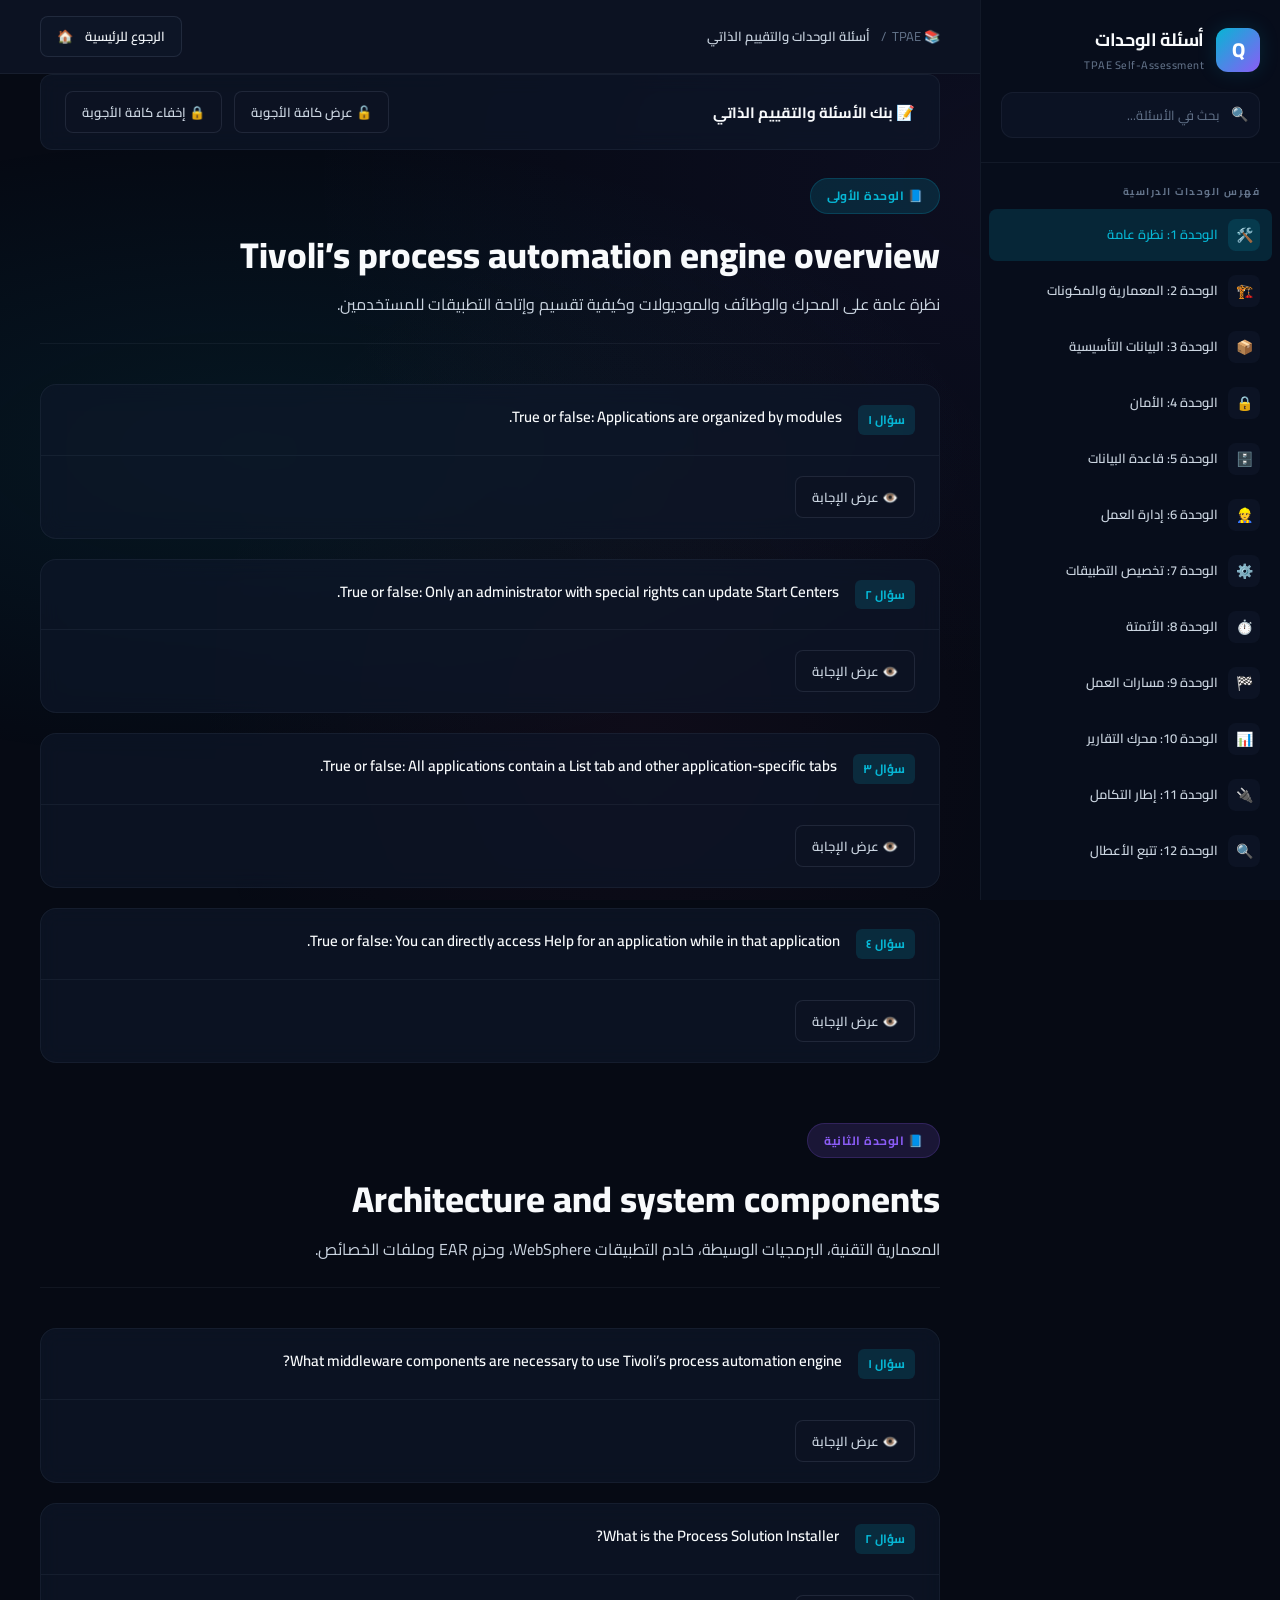
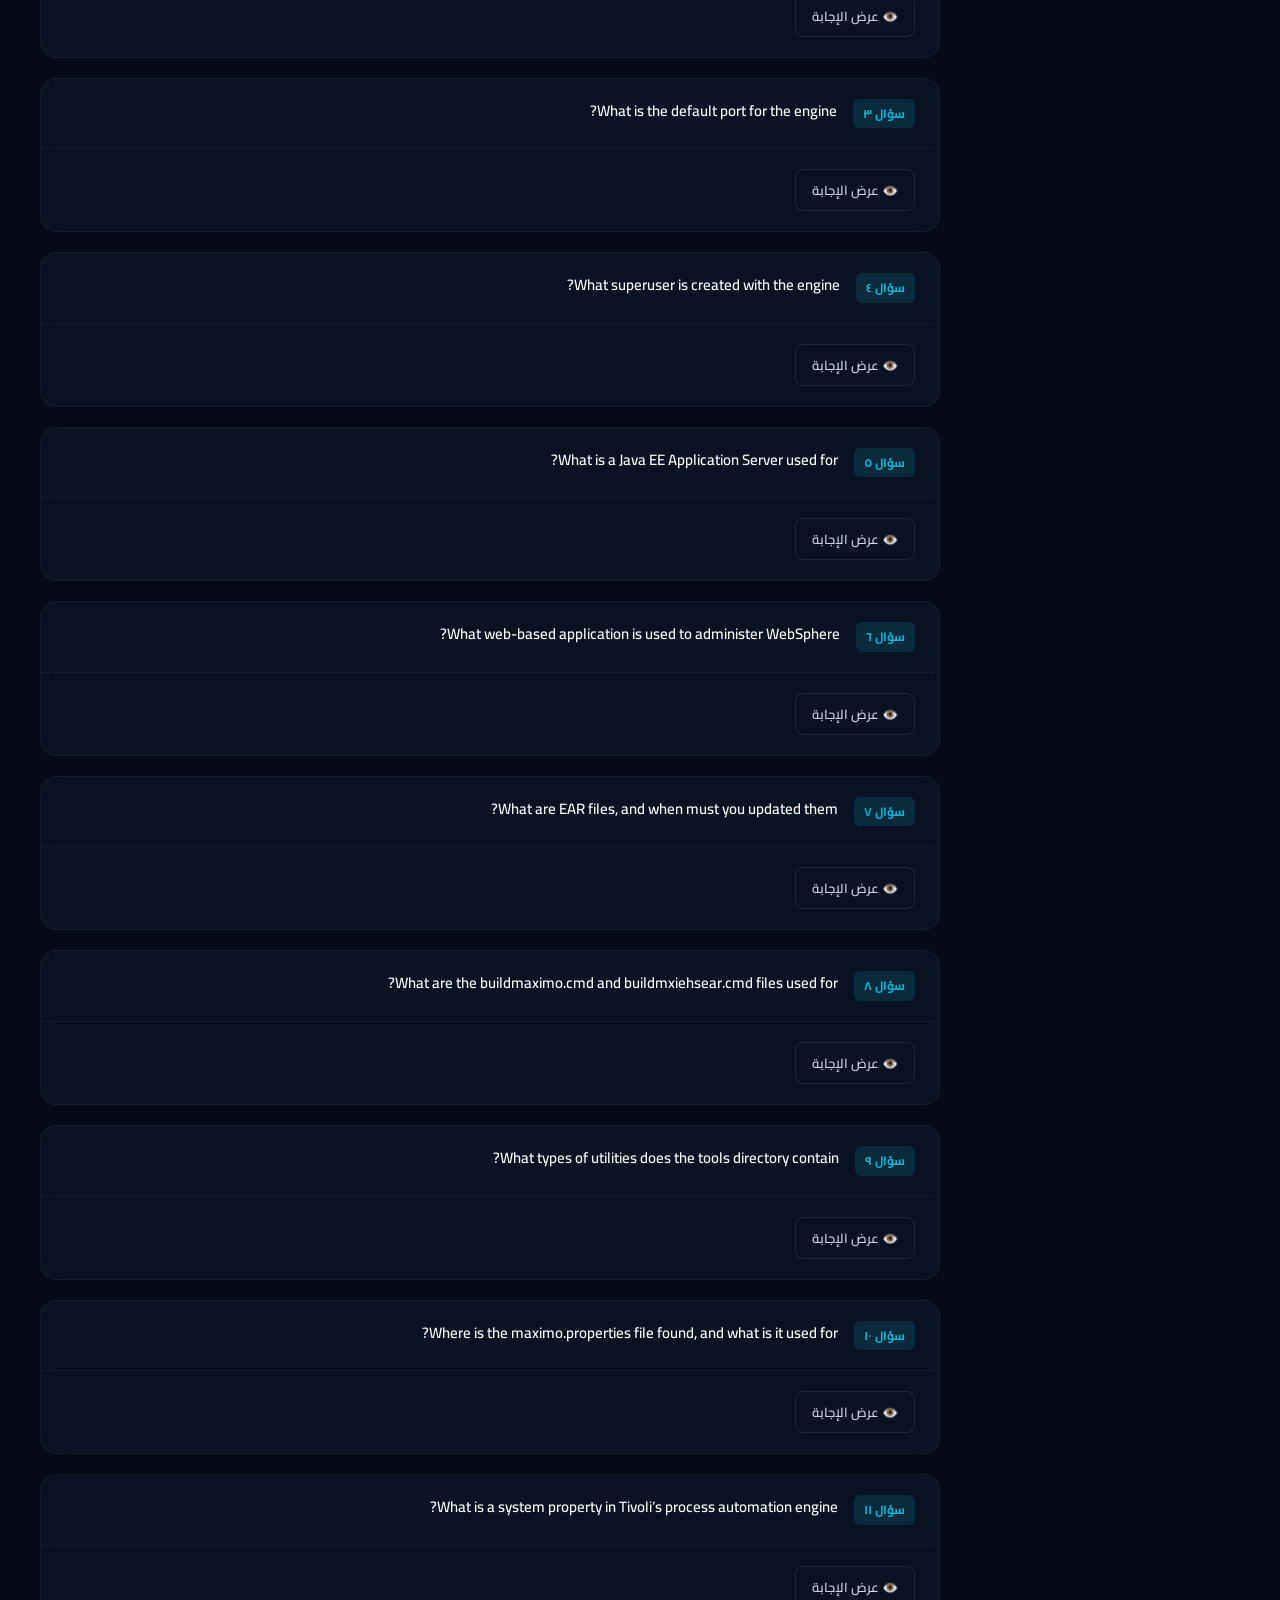
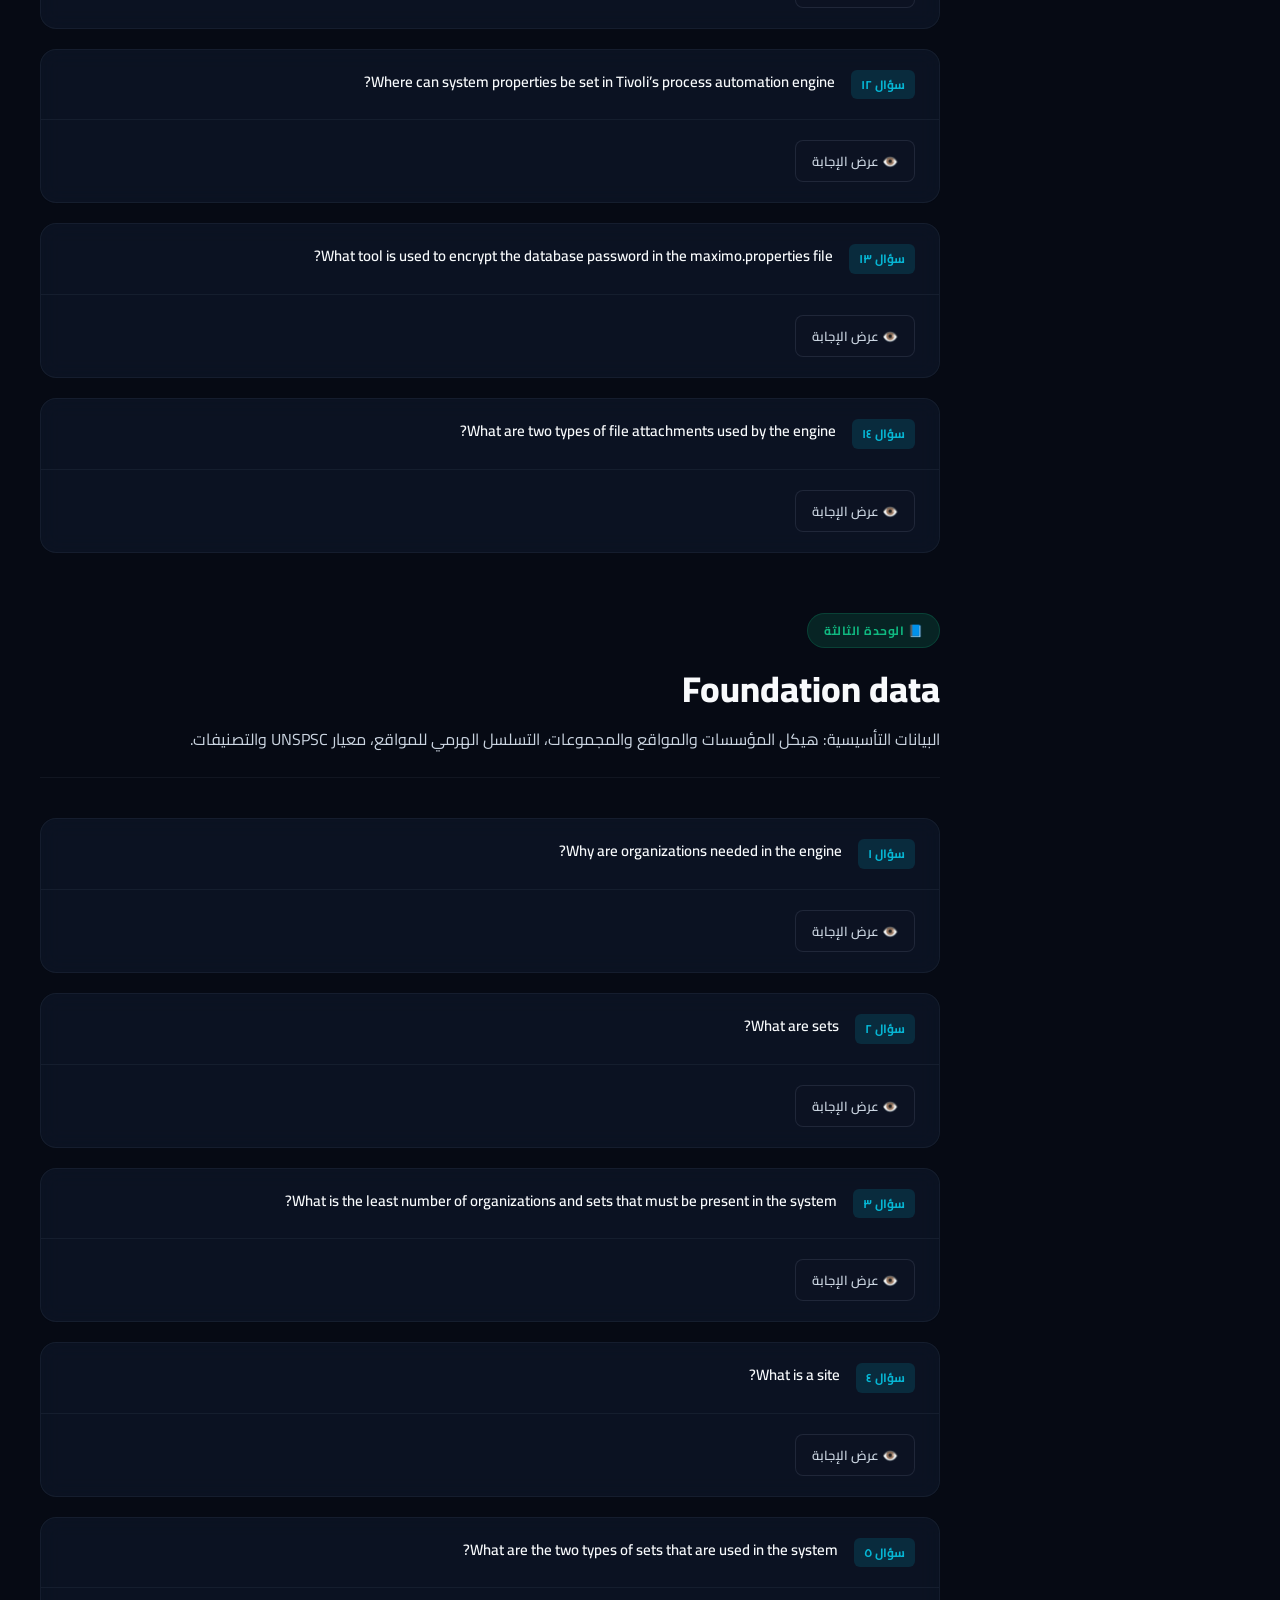
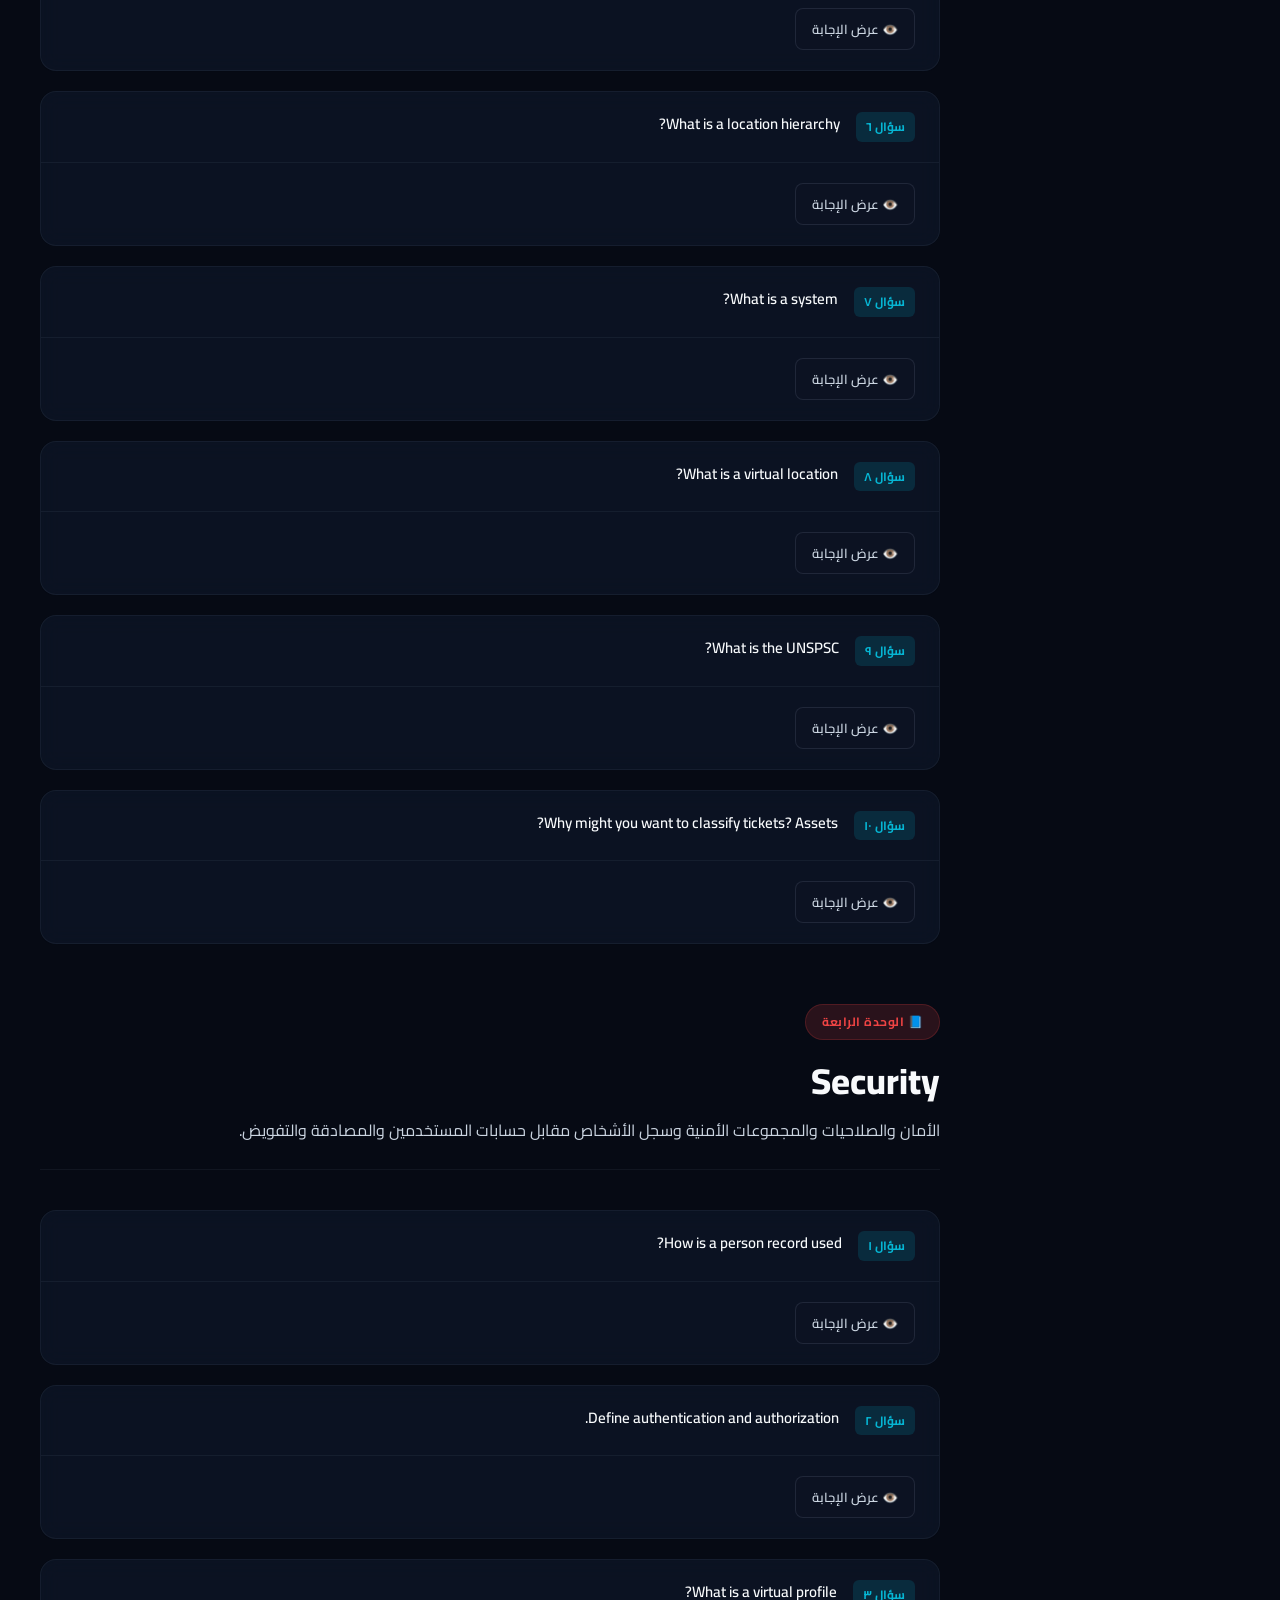
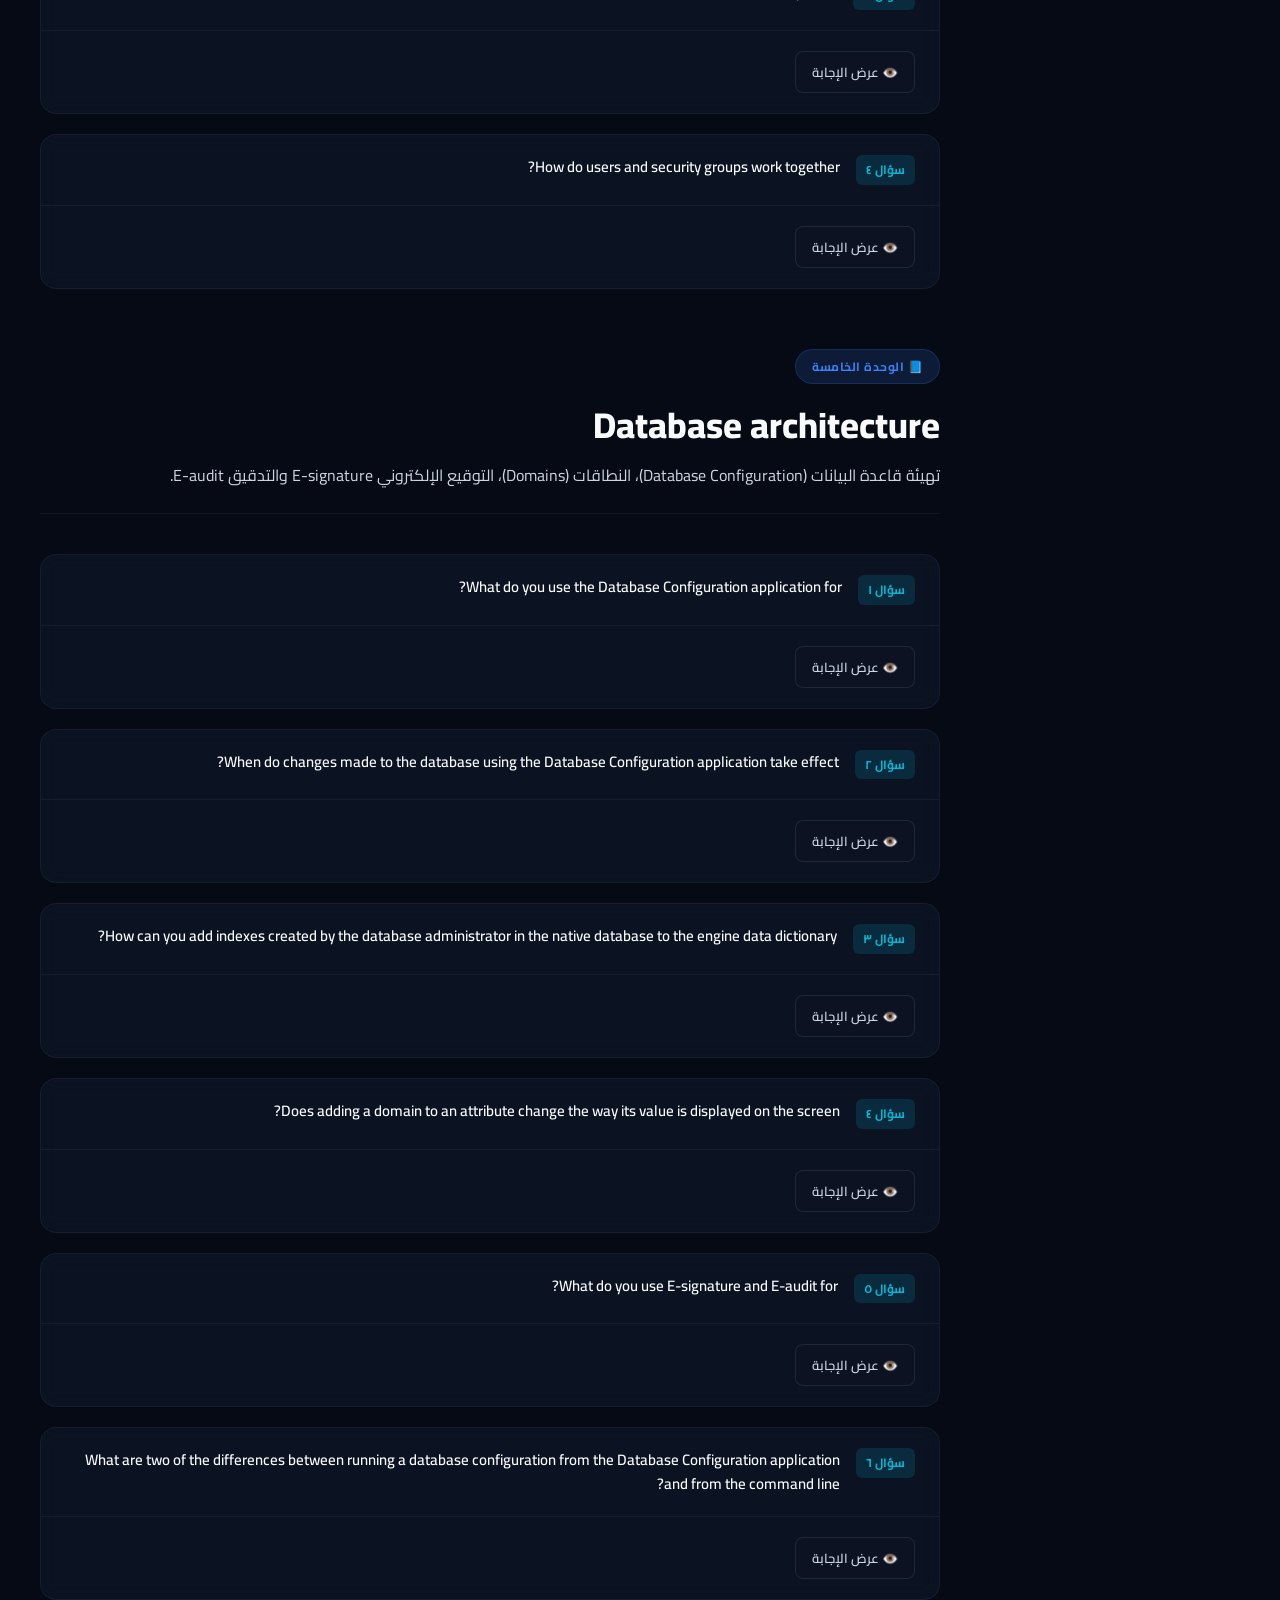
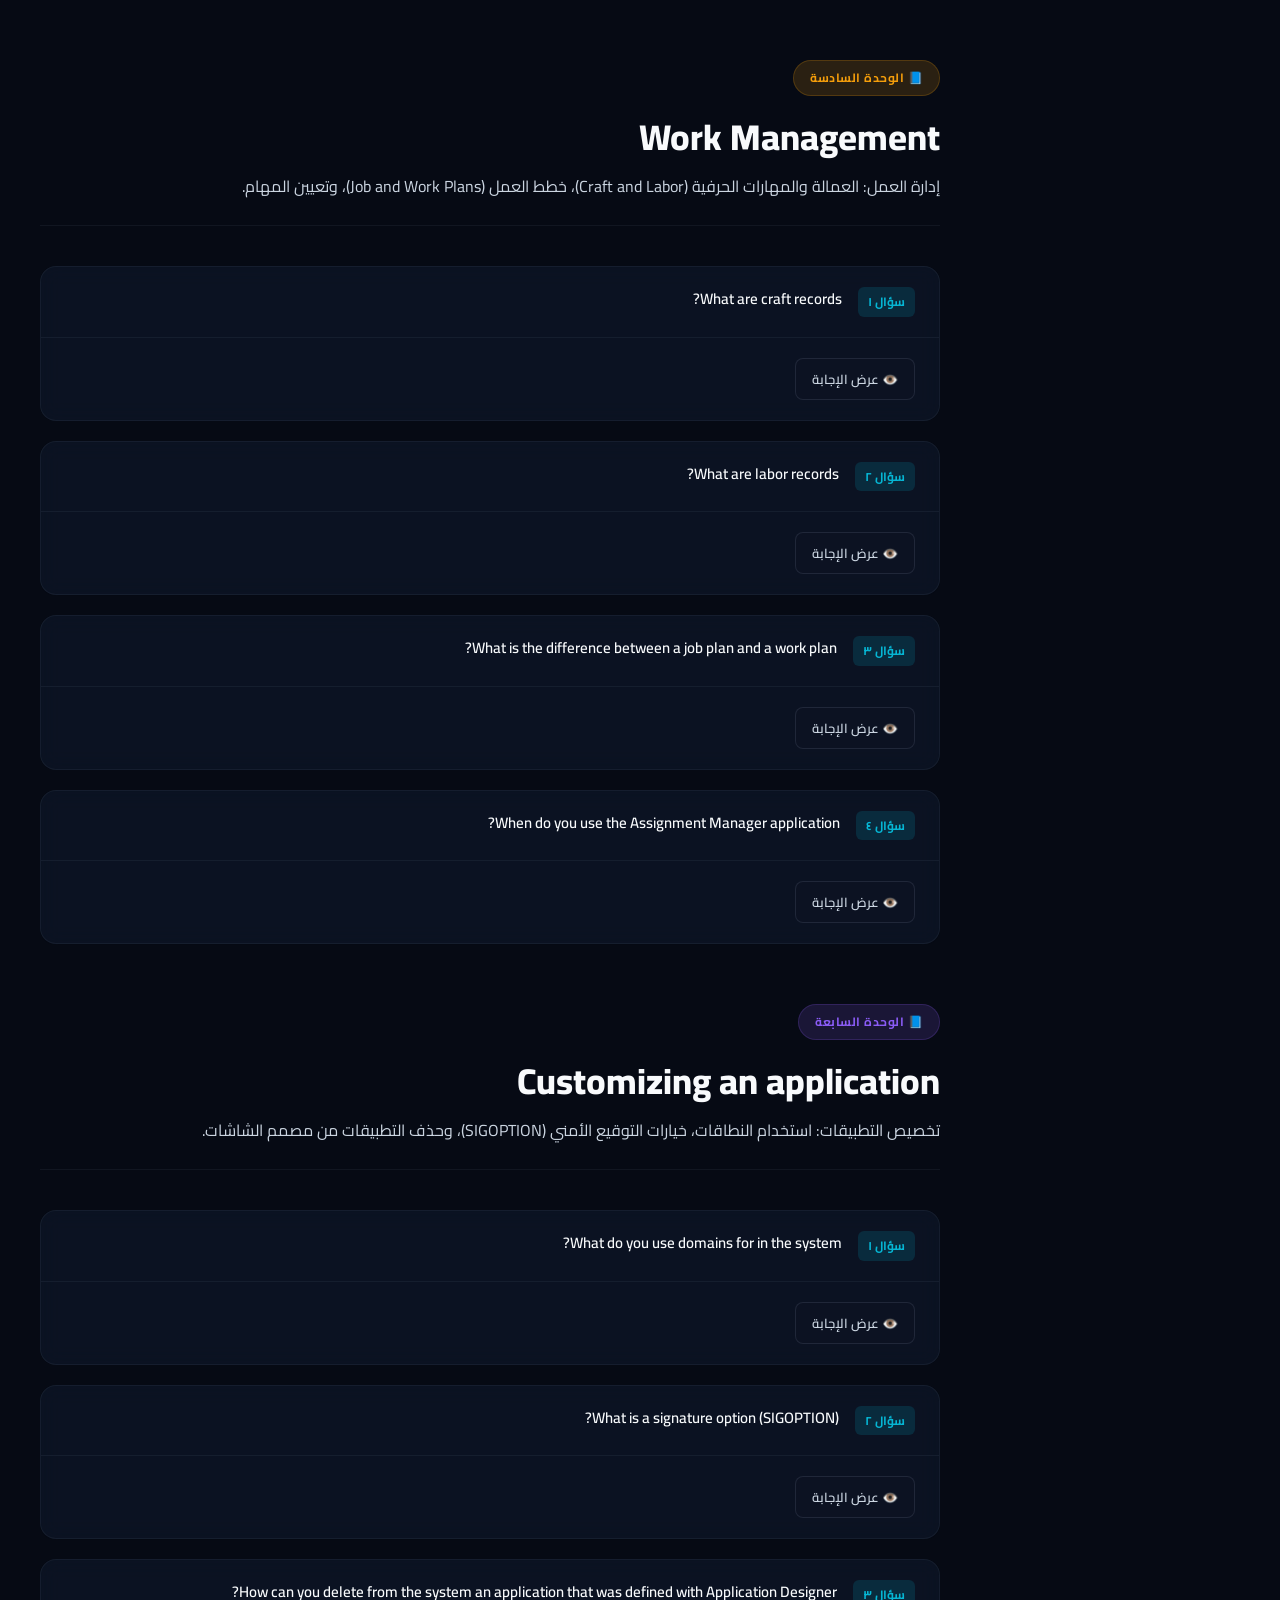
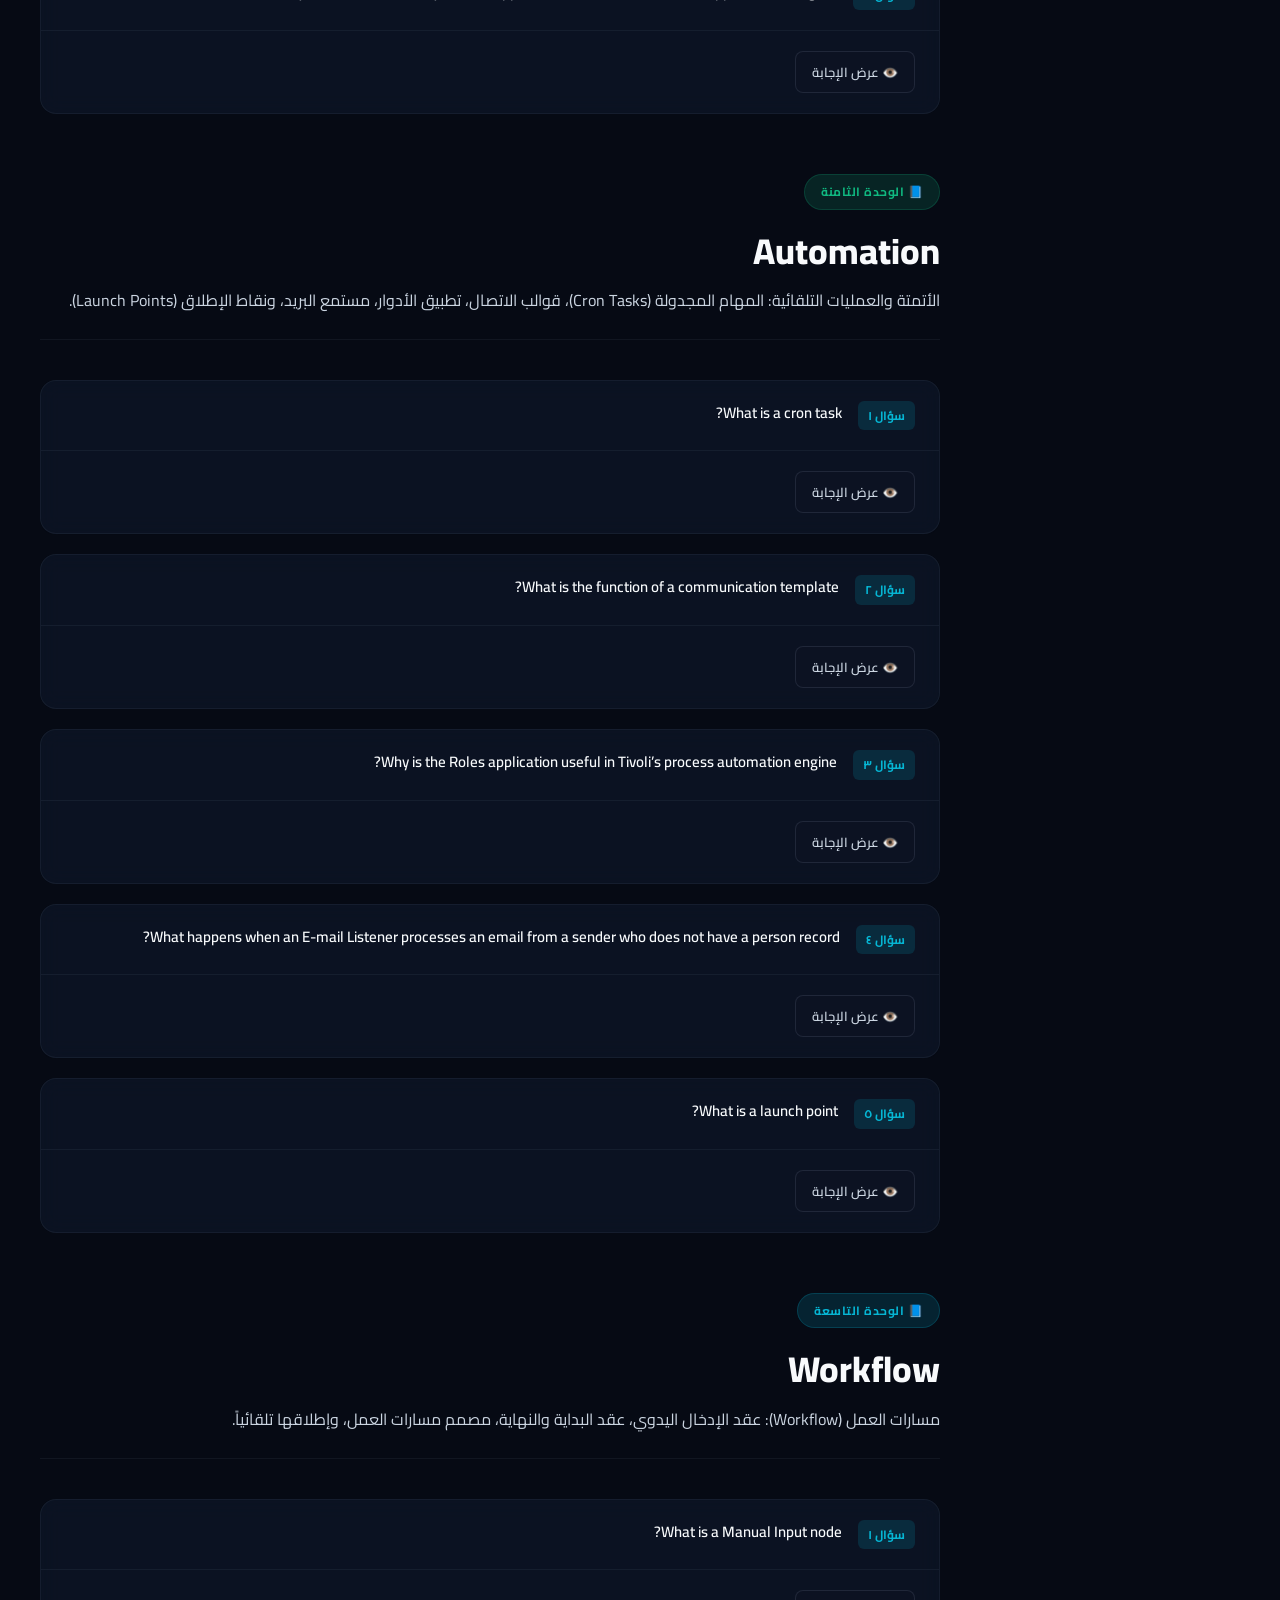
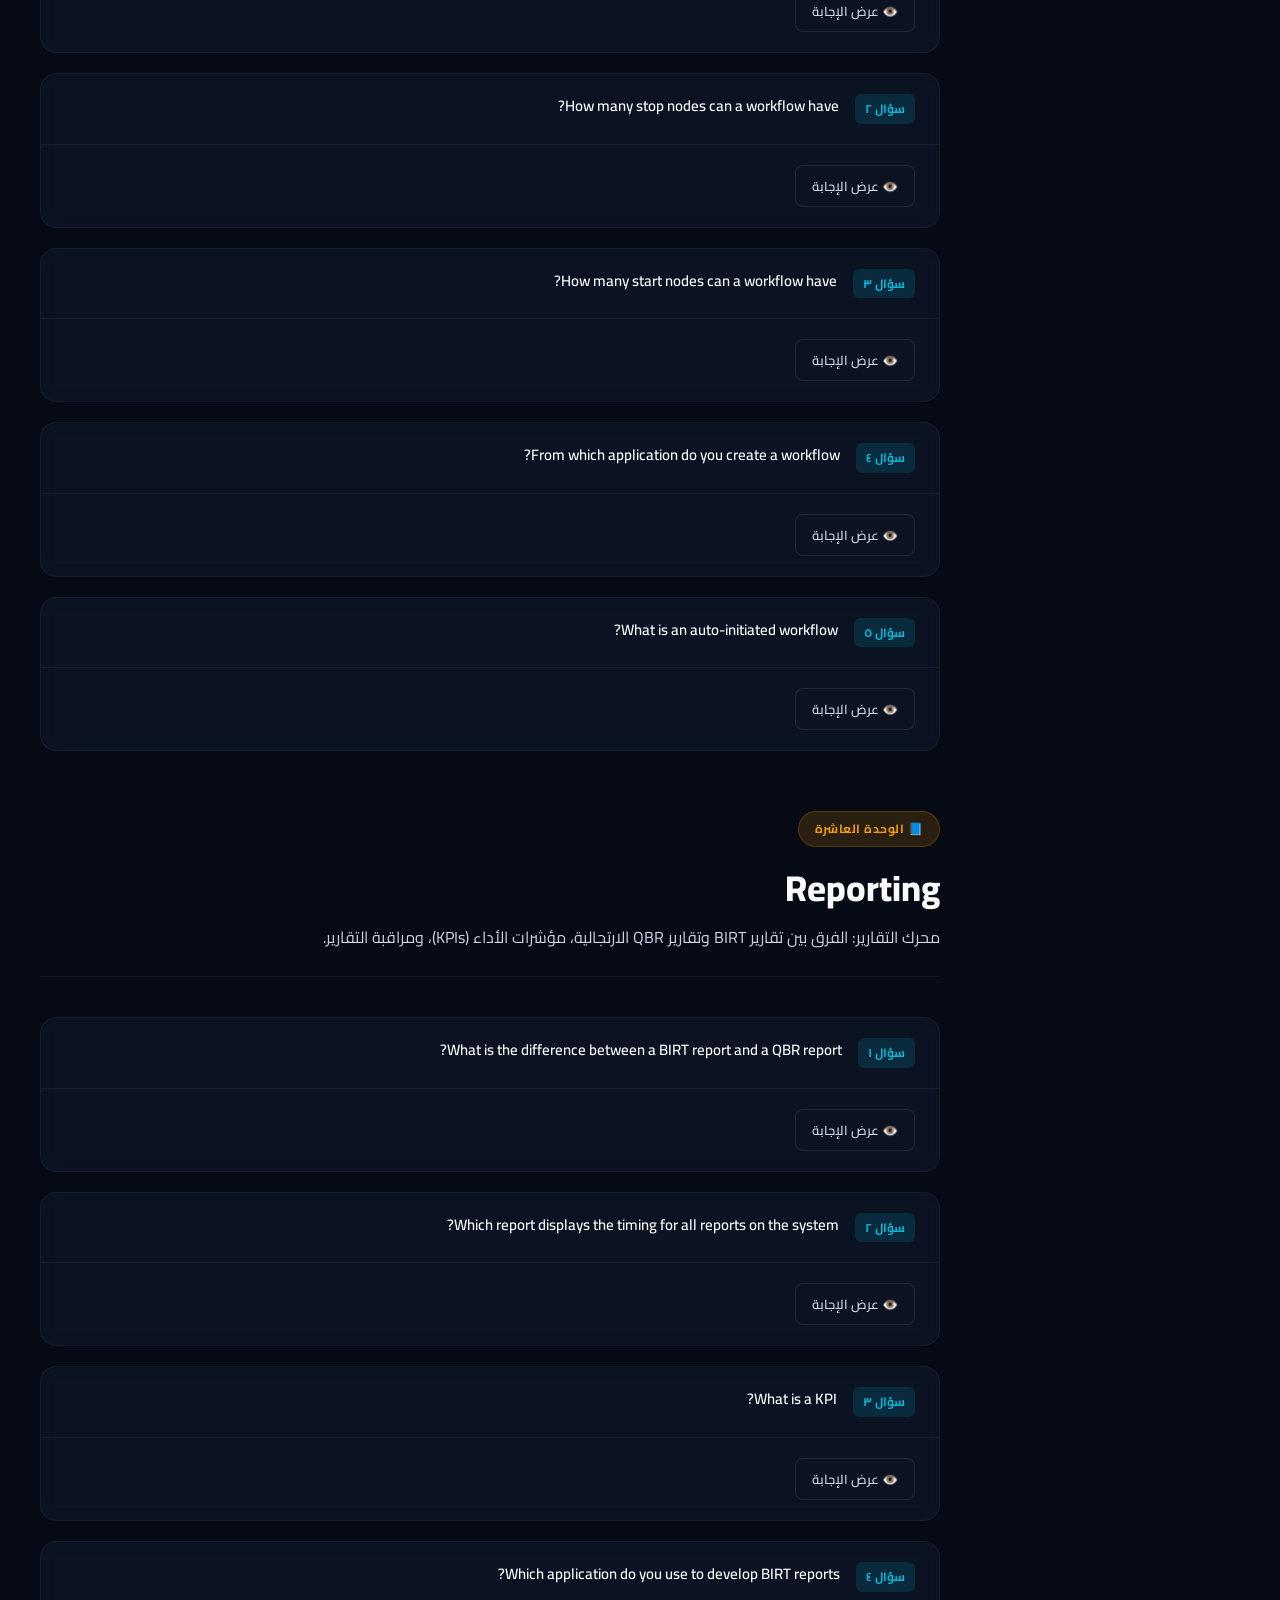
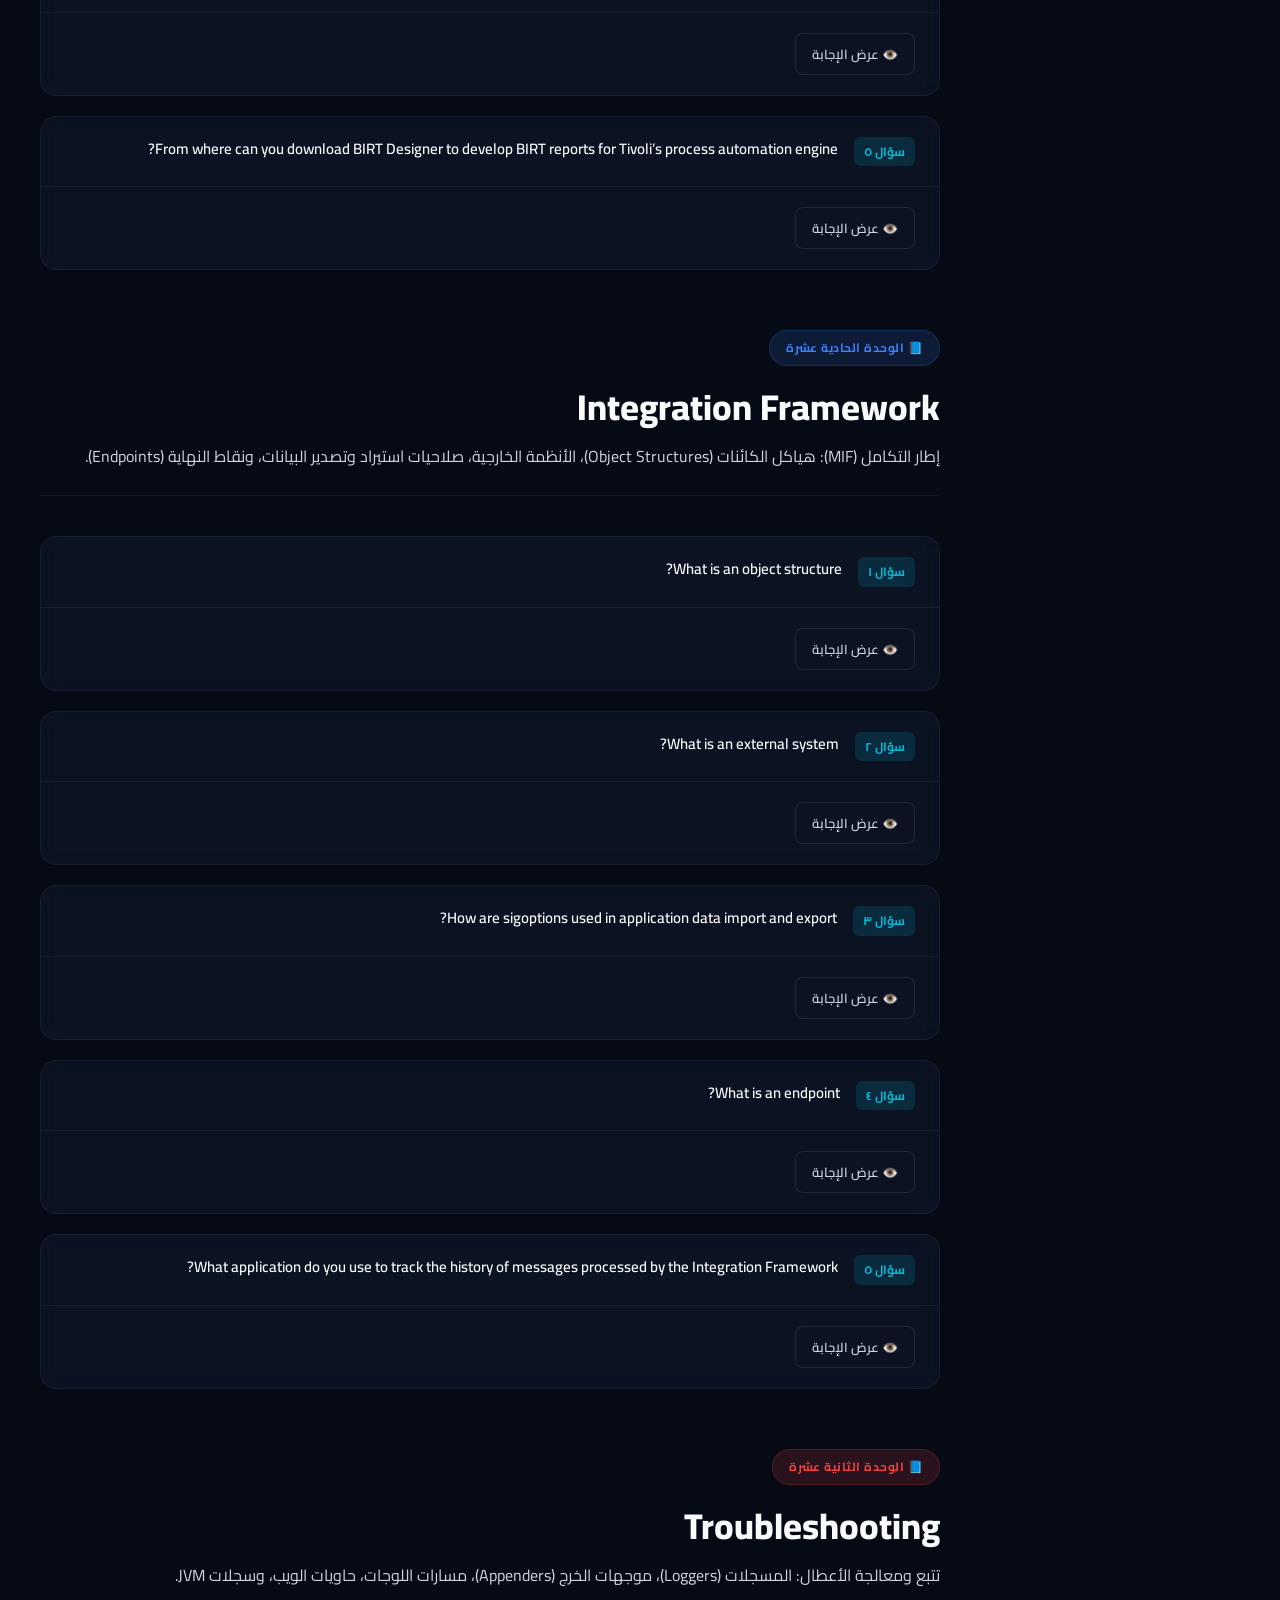
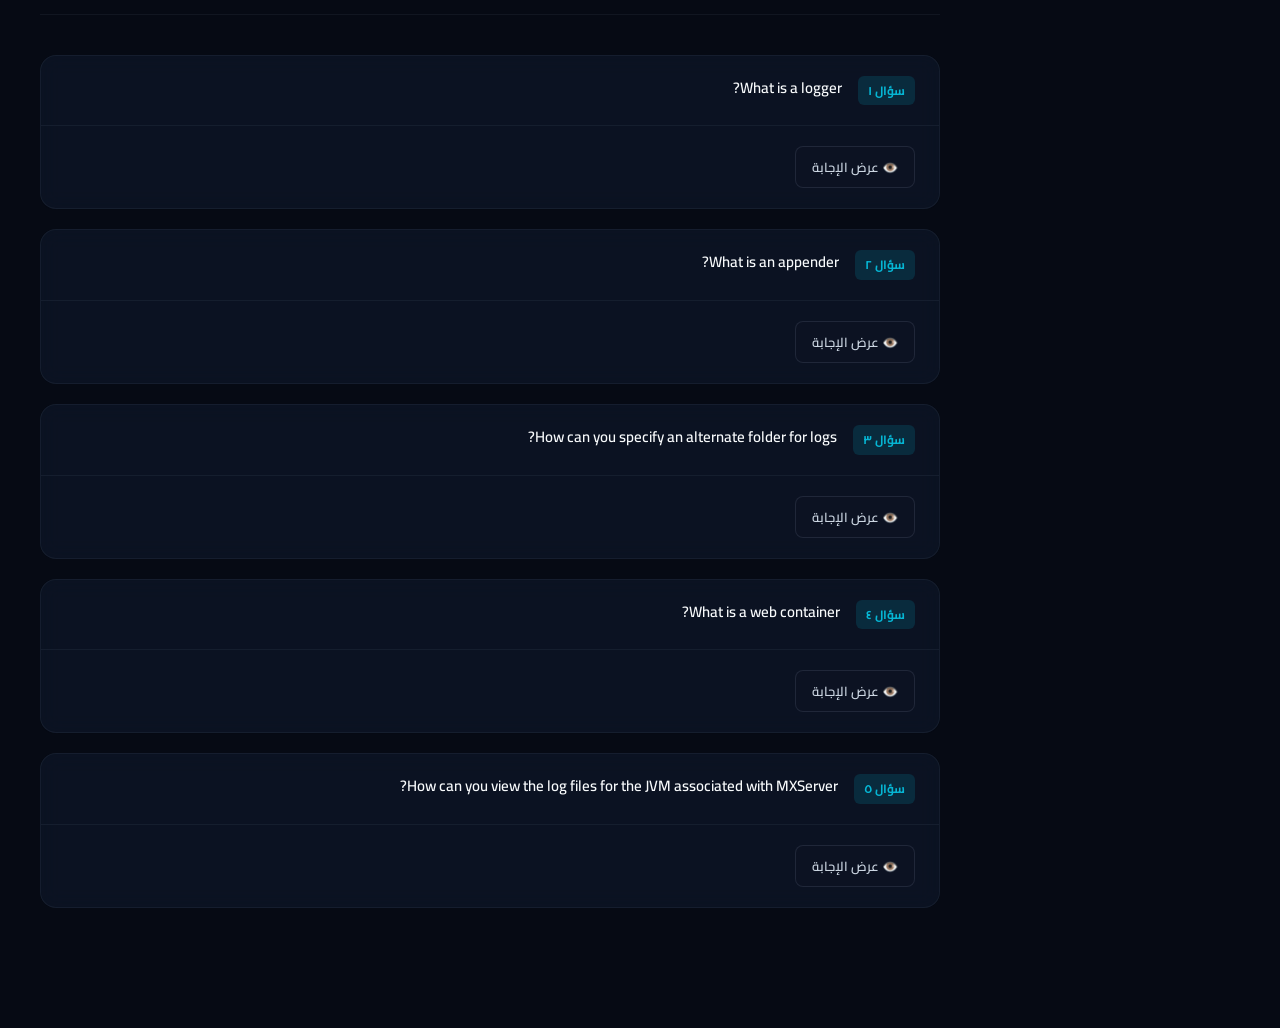
==== unit-questions.html @ 6b5473cc "feat: add unit questions page and link it in the index" ====
<!DOCTYPE html>
<html lang="ar" dir="rtl">

<head>
  <meta charset="UTF-8">
  <meta name="viewport" content="width=device-width, initial-scale=1.0">
  <meta name="description" content="أسئلة الوحدات والتقييم الذاتي لمنهج TPAE - Tivoli's Process Automation Engine">
  <title>TPAE Study Guide | أسئلة الوحدات والتقييم الذاتي</title>
  <link rel="stylesheet" href="styles.css">
  <link rel="icon"
    href="data:image/svg+xml,<svg xmlns='http://www.w3.org/2000/svg' viewBox='0 0 100 100'><text y='.9em' font-size='90'>📝</text></svg>">
  <style>
    /* Styling overrides and question-specific layouts */
    .unit-section {
      display: block !important;
      margin-bottom: 60px;
    }
    
    .questions-actions-bar {
      display: flex;
      justify-content: space-between;
      align-items: center;
      gap: 16px;
      margin-bottom: 28px;
      flex-wrap: wrap;
      background: var(--bg-card);
      padding: 16px 24px;
      border: 1px solid var(--border-subtle);
      border-radius: var(--radius-md);
      backdrop-filter: blur(10px);
      -webkit-backdrop-filter: blur(10px);
    }
    
    .actions-buttons {
      display: flex;
      gap: 12px;
    }
    
    .action-btn {
      background: var(--bg-secondary);
      color: var(--text-secondary);
      border: 1px solid var(--border-light);
      padding: 8px 16px;
      border-radius: 8px;
      font-family: "Cairo", sans-serif;
      font-size: 13px;
      font-weight: 600;
      cursor: pointer;
      transition: var(--transition-fast);
      display: flex;
      align-items: center;
      gap: 8px;
    }
    
    .action-btn:hover {
      background: var(--accent-primary-dim);
      color: var(--accent-primary);
      border-color: var(--accent-primary);
    }
    
    .question-card {
      background: var(--bg-card);
      border: 1px solid var(--border-subtle);
      border-radius: var(--radius-lg);
      margin-bottom: 20px;
      backdrop-filter: blur(10px);
      -webkit-backdrop-filter: blur(10px);
      overflow: hidden;
      transition: var(--transition-base);
    }
    
    .question-card:hover {
      border-color: var(--border-light);
      box-shadow: var(--shadow-sm);
    }
    
    .question-header {
      padding: 20px 24px;
      display: flex;
      align-items: flex-start;
      gap: 16px;
      border-bottom: 1px solid var(--border-subtle);
    }
    
    .question-num {
      background: var(--accent-primary-dim);
      color: var(--accent-primary);
      padding: 4px 10px;
      border-radius: 6px;
      font-size: 12px;
      font-weight: 700;
      white-space: nowrap;
    }
    
    .question-text {
      font-size: 15px;
      font-weight: 600;
      color: var(--text-heading);
      line-height: 1.6;
      text-align: right;
    }
    
    .question-body {
      padding: 20px 24px;
    }
    
    .toggle-answer-btn {
      background: var(--bg-secondary);
      color: var(--text-secondary);
      border: 1px solid var(--border-light);
      padding: 8px 16px;
      border-radius: 8px;
      font-family: "Cairo", sans-serif;
      font-size: 13px;
      font-weight: 600;
      cursor: pointer;
      transition: var(--transition-fast);
      display: inline-flex;
      align-items: center;
      gap: 8px;
    }
    
    .toggle-answer-btn:hover {
      background: var(--accent-primary-dim);
      color: var(--accent-primary);
      border-color: var(--accent-primary);
    }
    
    .toggle-answer-btn.active {
      background: var(--accent-primary);
      color: #ffffff;
      border-color: var(--accent-primary);
    }
    
    .answer-content {
      margin-top: 16px;
      animation: fadeIn 0.3s ease;
    }
    
    .official-answer {
      font-size: 14px;
      line-height: 1.8;
      color: var(--text-primary);
      background: rgba(255, 255, 255, 0.02);
      padding: 16px;
      border-radius: var(--radius-sm);
      border-right: 3px solid var(--accent-secondary);
      margin-bottom: 12px;
    }
    
    .official-answer-title {
      direction: rtl;
      text-align: right;
      font-weight: 700;
      margin-bottom: 8px;
      color: var(--accent-secondary);
    }
    
    .official-answer-text {
      direction: ltr;
      text-align: left;
      font-family: sans-serif;
      font-size: 14px;
      line-height: 1.6;
    }
    
    .official-answer-text.missing {
      color: var(--text-muted);
      font-style: italic;
    }
    
    @keyframes fadeIn {
      from { opacity: 0; transform: translateY(4px); }
      to { opacity: 1; transform: translateY(0); }
    }
    
    a.nav-unit-btn {
      text-decoration: none;
    }
    
    .back-btn {
      display: flex;
      align-items: center;
      gap: 8px;
      padding: 8px 16px;
      background: var(--bg-card);
      border: 1px solid var(--border-light);
      border-radius: var(--radius-sm);
      color: var(--text-primary);
      text-decoration: none;
      font-size: 13px;
      font-weight: 600;
      transition: var(--transition-fast);
    }
    
    .back-btn:hover {
      background: var(--bg-card-hover);
      border-color: var(--accent-primary);
      box-shadow: var(--shadow-glow-cyan);
    }
    
    .back-btn-text {
      margin-left: 4px;
    }
  </style>
</head>

<body>
  <script>
    // Prevent flash of unstyled theme and font size
    const currentTheme = localStorage.getItem("tpae-theme") || "dark";
    if (currentTheme === "light") {
      document.body.classList.add("theme-light");
    } else if (currentTheme === "sepia") {
      document.body.classList.add("theme-sepia");
    }
    const fontScale = localStorage.getItem("tpae-font-scale") || "17";
    document.documentElement.style.setProperty("--font-base-size", fontScale + "px");
  </script>

  <div class="app-layout">

    <!-- Mobile Overlay -->
    <div class="sidebar-overlay" id="sidebarOverlay"></div>

    <!-- ====== SIDEBAR ====== -->
    <aside class="sidebar" id="sidebarPanel">
      <div class="sidebar-header">
        <div class="sidebar-logo">
          <div class="sidebar-logo-icon">Q</div>
          <div>
            <div class="sidebar-logo-text">أسئلة الوحدات</div>
            <div class="sidebar-logo-sub">TPAE Self-Assessment</div>
          </div>
        </div>
        <div class="search-container">
          <span class="search-icon">🔍</span>
          <input type="text" class="search-input" placeholder="بحث في الأسئلة..." id="searchInput">
        </div>
      </div>

      <nav class="sidebar-nav">
        <div class="nav-section-title">فهرس الوحدات الدراسية</div>

        <!-- Unit 1 Link -->
        <div class="nav-unit">
          <a href="#unit-1" class="nav-unit-btn active" data-unit="unit-1">
            <div class="nav-unit-icon">🛠️</div>
            <span class="unit-label">الوحدة 1: نظرة عامة</span>
          </a>
        </div>

        <!-- Unit 2 Link -->
        <div class="nav-unit">
          <a href="#unit-2" class="nav-unit-btn" data-unit="unit-2">
            <div class="nav-unit-icon">🏗️</div>
            <span class="unit-label">الوحدة 2: المعمارية والمكونات</span>
          </a>
        </div>

        <!-- Unit 3 Link -->
        <div class="nav-unit">
          <a href="#unit-3" class="nav-unit-btn" data-unit="unit-3">
            <div class="nav-unit-icon">📦</div>
            <span class="unit-label">الوحدة 3: البيانات التأسيسية</span>
          </a>
        </div>

        <!-- Unit 4 Link -->
        <div class="nav-unit">
          <a href="#unit-4" class="nav-unit-btn" data-unit="unit-4">
            <div class="nav-unit-icon">🔒</div>
            <span class="unit-label">الوحدة 4: الأمان</span>
          </a>
        </div>

        <!-- Unit 5 Link -->
        <div class="nav-unit">
          <a href="#unit-5" class="nav-unit-btn" data-unit="unit-5">
            <div class="nav-unit-icon">🗄️</div>
            <span class="unit-label">الوحدة 5: قاعدة البيانات</span>
          </a>
        </div>

        <!-- Unit 6 Link -->
        <div class="nav-unit">
          <a href="#unit-6" class="nav-unit-btn" data-unit="unit-6">
            <div class="nav-unit-icon">👷</div>
            <span class="unit-label">الوحدة 6: إدارة العمل</span>
          </a>
        </div>

        <!-- Unit 7 Link -->
        <div class="nav-unit">
          <a href="#unit-7" class="nav-unit-btn" data-unit="unit-7">
            <div class="nav-unit-icon">⚙️</div>
            <span class="unit-label">الوحدة 7: تخصيص التطبيقات</span>
          </a>
        </div>

        <!-- Unit 8 Link -->
        <div class="nav-unit">
          <a href="#unit-8" class="nav-unit-btn" data-unit="unit-8">
            <div class="nav-unit-icon">⏱️</div>
            <span class="unit-label">الوحدة 8: الأتمتة</span>
          </a>
        </div>

        <!-- Unit 9 Link -->
        <div class="nav-unit">
          <a href="#unit-9" class="nav-unit-btn" data-unit="unit-9">
            <div class="nav-unit-icon">🏁</div>
            <span class="unit-label">الوحدة 9: مسارات العمل</span>
          </a>
        </div>

        <!-- Unit 10 Link -->
        <div class="nav-unit">
          <a href="#unit-10" class="nav-unit-btn" data-unit="unit-10">
            <div class="nav-unit-icon">📊</div>
            <span class="unit-label">الوحدة 10: محرك التقارير</span>
          </a>
        </div>

        <!-- Unit 11 Link -->
        <div class="nav-unit">
          <a href="#unit-11" class="nav-unit-btn" data-unit="unit-11">
            <div class="nav-unit-icon">🔌</div>
            <span class="unit-label">الوحدة 11: إطار التكامل</span>
          </a>
        </div>

        <!-- Unit 12 Link -->
        <div class="nav-unit">
          <a href="#unit-12" class="nav-unit-btn" data-unit="unit-12">
            <div class="nav-unit-icon">🔍</div>
            <span class="unit-label">الوحدة 12: تتبع الأعطال</span>
          </a>
        </div>

      </nav>
    </aside>

    <!-- ====== MAIN CONTENT ====== -->
    <main class="main-content">

      <!-- Header -->
      <header class="content-header">
        <div class="header-breadcrumb">
          📚 TPAE &nbsp;/&nbsp; <span>أسئلة الوحدات والتقييم الذاتي</span>
        </div>
        <div class="header-actions">
          <a href="index.html" class="back-btn" title="الرجوع للرئيسية">
            <span class="back-btn-text">الرجوع للرئيسية</span>
            <span>🏠</span>
          </a>
          <button class="btn-icon mobile-menu-btn" id="mobileMenuBtn" title="القائمة">☰</button>
        </div>
      </header>

      <!-- Content Body -->
      <div class="content-body">

        <!-- Questions Actions Bar -->
        <div class="questions-actions-bar">
          <div style="font-weight: 700; font-size: 15px; color: var(--text-heading);">📝 بنك الأسئلة والتقييم الذاتي</div>
          <div class="actions-buttons">
            <button id="btnExpandAll" class="action-btn">🔓 عرض كافة الأجوبة</button>
            <button id="btnCollapseAll" class="action-btn">🔒 إخفاء كافة الأجوبة</button>
          </div>
        </div>

        <!-- ==========================================
           UNIT 1: Overview
           ========================================== -->
        <section class="unit-section" id="unit-1">
          <div class="unit-header">
            <div class="unit-number u1">📘 الوحدة الأولى</div>
            <h2 class="unit-title">Tivoli’s process automation engine overview</h2>
            <p class="unit-desc">نظرة عامة على المحرك والوظائف والموديولات وكيفية تقسيم وإتاحة التطبيقات للمستخدمين.</p>
          </div>

          <!-- Q1.1 -->
          <div class="question-card">
            <div class="question-header">
              <span class="question-num">سؤال ١</span>
              <div class="question-text">True or false: Applications are organized by modules.</div>
            </div>
            <div class="question-body">
              <button class="toggle-answer-btn">👁️ عرض الإجابة</button>
              <div class="answer-content" style="display: none;">
                <div class="official-answer">
                  <div class="official-answer-title">💡 الإجابة الرسمية:</div>
                  <div class="official-answer-text">True. From the Go To menu, you can access a list of modules. You can then access the applications from within those modules.</div>
                </div>
                <div class="info-block tip">
                  <div class="info-block-title">📝 ملخص الدرس:</div>
                  يتم تنظيم التطبيقات هيكلياً وتجميعها داخل وحدات (Modules) للوصول إليها بسهولة عبر قائمة التنقل الرئيسية.
                </div>
              </div>
            </div>
          </div>

          <!-- Q1.2 -->
          <div class="question-card">
            <div class="question-header">
              <span class="question-num">سؤال ٢</span>
              <div class="question-text">True or false: Only an administrator with special rights can update Start Centers.</div>
            </div>
            <div class="question-body">
              <button class="toggle-answer-btn">👁️ عرض الإجابة</button>
              <div class="answer-content" style="display: none;">
                <div class="official-answer">
                  <div class="official-answer-title">💡 الإجابة الرسمية:</div>
                  <div class="official-answer-text">False. Users can customize their own Start Centers.</div>
                </div>
                <div class="info-block tip">
                  <div class="info-block-title">📝 ملخص الدرس:</div>
                  تتيح المنصة للمستخدمين العاديين تخصيص واجهات مراكز البدء الخاصة بهم (Start Centers) ولا تقتصر على المديرين.
                </div>
              </div>
            </div>
          </div>

          <!-- Q1.3 -->
          <div class="question-card">
            <div class="question-header">
              <span class="question-num">سؤال ٣</span>
              <div class="question-text">True or false: All applications contain a List tab and other application-specific tabs.</div>
            </div>
            <div class="question-body">
              <button class="toggle-answer-btn">👁️ عرض الإجابة</button>
              <div class="answer-content" style="display: none;">
                <div class="official-answer">
                  <div class="official-answer-title">💡 الإجابة الرسمية:</div>
                  <div class="official-answer-text">False. There are several single-page applications, including Sets, Currency Codes, Exchange Rates, and Terms and Conditions.</div>
                </div>
                <div class="info-block tip">
                  <div class="info-block-title">📝 ملخص الدرس:</div>
                  هناك تطبيقات تتكون من صفحة واحدة فقط (Single-page applications) ولا تحتوي على تبويب القائمة (List tab).
                </div>
              </div>
            </div>
          </div>

          <!-- Q1.4 -->
          <div class="question-card">
            <div class="question-header">
              <span class="question-num">سؤال ٤</span>
              <div class="question-text">True or false: You can directly access Help for an application while in that application.</div>
            </div>
            <div class="question-body">
              <button class="toggle-answer-btn">👁️ عرض الإجابة</button>
              <div class="answer-content" style="display: none;">
                <div class="official-answer">
                  <div class="official-answer-title">💡 الإجابة الرسمية:</div>
                  <div class="official-answer-text">True. While in an application, the Help link provides direct access to help for that application.</div>
                </div>
                <div class="info-block tip">
                  <div class="info-block-title">📝 ملخص الدرس:</div>
                  يوفر النظام ميزة المساعدة السياقية المرتبطة بالتطبيق المفتوح مباشرة.
                </div>
              </div>
            </div>
          </div>
        </section>

        <!-- ==========================================
           UNIT 2: Architecture and system components
           ========================================== -->
        <section class="unit-section" id="unit-2">
          <div class="unit-header">
            <div class="unit-number u2">📘 الوحدة الثانية</div>
            <h2 class="unit-title">Architecture and system components</h2>
            <p class="unit-desc">المعمارية التقنية، البرمجيات الوسيطة، خادم التطبيقات WebSphere، وحزم EAR وملفات الخصائص.</p>
          </div>

          <!-- Q2.1 -->
          <div class="question-card">
            <div class="question-header">
              <span class="question-num">سؤال ١</span>
              <div class="question-text">What middleware components are necessary to use Tivoli’s process automation engine?</div>
            </div>
            <div class="question-body">
              <button class="toggle-answer-btn">👁️ عرض الإجابة</button>
              <div class="answer-content" style="display: none;">
                <div class="official-answer">
                  <div class="official-answer-title">💡 الإجابة الرسمية:</div>
                  <div class="official-answer-text">The engine relies on middleware, which includes a Java EE server such as WebSphere and a database such as DB2. Middleware can also include an LDAP server for providing directory services for the application.</div>
                </div>
                <div class="info-block tip">
                  <div class="info-block-title">📝 ملخص الدرس:</div>
                  يتطلب تشغيل النظام برمجيات وسيطة كخوادم الويب (WebSphere) وقواعد البيانات، اختيارياً مع خوادم الدليل (LDAP).
                </div>
              </div>
            </div>
          </div>

          <!-- Q2.2 -->
          <div class="question-card">
            <div class="question-header">
              <span class="question-num">سؤال ٢</span>
              <div class="question-text">What is the Process Solution Installer?</div>
            </div>
            <div class="question-body">
              <button class="toggle-answer-btn">👁️ عرض الإجابة</button>
              <div class="answer-content" style="display: none;">
                <div class="official-answer">
                  <div class="official-answer-title">💡 الإجابة الرسمية:</div>
                  <div class="official-answer-text missing">[Official answer not provided in the source excerpts]</div>
                </div>
                <div class="info-block tip">
                  <div class="info-block-title">📝 ملخص الدرس:</div>
                  هذا السؤال يبحث في أداة تثبيت الحزم البرمجية للنظام.
                </div>
              </div>
            </div>
          </div>

          <!-- Q2.3 -->
          <div class="question-card">
            <div class="question-header">
              <span class="question-num">سؤال ٣</span>
              <div class="question-text">What is the default port for the engine?</div>
            </div>
            <div class="question-body">
              <button class="toggle-answer-btn">👁️ عرض الإجابة</button>
              <div class="answer-content" style="display: none;">
                <div class="official-answer">
                  <div class="official-answer-title">💡 الإجابة الرسمية:</div>
                  <div class="official-answer-text missing">[Official answer not provided in the source excerpts]</div>
                </div>
                <div class="info-block tip">
                  <div class="info-block-title">📝 ملخص الدرس:</div>
                  هذا السؤال يركز على المنفذ الافتراضي للوصول لخادم التطبيقات.
                </div>
              </div>
            </div>
          </div>

          <!-- Q2.4 -->
          <div class="question-card">
            <div class="question-header">
              <span class="question-num">سؤال ٤</span>
              <div class="question-text">What superuser is created with the engine?</div>
            </div>
            <div class="question-body">
              <button class="toggle-answer-btn">👁️ عرض الإجابة</button>
              <div class="answer-content" style="display: none;">
                <div class="official-answer">
                  <div class="official-answer-title">💡 الإجابة الرسمية:</div>
                  <div class="official-answer-text missing">[Official answer not provided in the source excerpts]</div>
                </div>
                <div class="info-block tip">
                  <div class="info-block-title">📝 ملخص الدرس:</div>
                  هذا السؤال يتعلق بحساب المسؤول الجذري (Superuser) الذي يُنشأ تلقائياً.
                </div>
              </div>
            </div>
          </div>

          <!-- Q2.5 -->
          <div class="question-card">
            <div class="question-header">
              <span class="question-num">سؤال ٥</span>
              <div class="question-text">What is a Java EE Application Server used for?</div>
            </div>
            <div class="question-body">
              <button class="toggle-answer-btn">👁️ عرض الإجابة</button>
              <div class="answer-content" style="display: none;">
                <div class="official-answer">
                  <div class="official-answer-title">💡 الإجابة الرسمية:</div>
                  <div class="official-answer-text missing">[Official answer not provided in the source excerpts]</div>
                </div>
                <div class="info-block tip">
                  <div class="info-block-title">📝 ملخص الدرس:</div>
                  هذا السؤال يستعلم عن دور حاوية الجافا (Java EE) في استضافة كود النظام.
                </div>
              </div>
            </div>
          </div>

          <!-- Q2.6 -->
          <div class="question-card">
            <div class="question-header">
              <span class="question-num">سؤال ٦</span>
              <div class="question-text">What web-based application is used to administer WebSphere?</div>
            </div>
            <div class="question-body">
              <button class="toggle-answer-btn">👁️ عرض الإجابة</button>
              <div class="answer-content" style="display: none;">
                <div class="official-answer">
                  <div class="official-answer-title">💡 الإجابة الرسمية:</div>
                  <div class="official-answer-text missing">[Official answer not provided in the source excerpts]</div>
                </div>
                <div class="info-block tip">
                  <div class="info-block-title">📝 ملخص الدرس:</div>
                  هذا السؤال يبحث عن واجهة التحكم الرسومية المخصصة لإدارة خادم WebSphere.
                </div>
              </div>
            </div>
          </div>

          <!-- Q2.7 -->
          <div class="question-card">
            <div class="question-header">
              <span class="question-num">سؤال ٧</span>
              <div class="question-text">What are EAR files, and when must you updated them?</div>
            </div>
            <div class="question-body">
              <button class="toggle-answer-btn">👁️ عرض الإجابة</button>
              <div class="answer-content" style="display: none;">
                <div class="official-answer">
                  <div class="official-answer-title">💡 الإجابة الرسمية:</div>
                  <div class="official-answer-text missing">[Official answer not provided in the source excerpts]</div>
                </div>
                <div class="info-block tip">
                  <div class="info-block-title">📝 ملخص الدرس:</div>
                  هذا السؤال يركز على حزم التطبيقات (EAR) ومتى يلزم إعادة بنائها.
                </div>
              </div>
            </div>
          </div>

          <!-- Q2.8 -->
          <div class="question-card">
            <div class="question-header">
              <span class="question-num">سؤال ٨</span>
              <div class="question-text">What are the buildmaximo.cmd and buildmxiehsear.cmd files used for?</div>
            </div>
            <div class="question-body">
              <button class="toggle-answer-btn">👁️ عرض الإجابة</button>
              <div class="answer-content" style="display: none;">
                <div class="official-answer">
                  <div class="official-answer-title">💡 الإجابة الرسمية:</div>
                  <div class="official-answer-text">These commands are used to build the enterprise archive (EAR) files. These files are then deployed to the Java EE server so that the engine can be hosted there.</div>
                </div>
                <div class="info-block tip">
                  <div class="info-block-title">📝 ملخص الدرس:</div>
                  هذه الأوامر البرمجية تُستخدم لتجميع كود النظام في حزم (EAR) جاهزة للنشر على السيرفر.
                </div>
              </div>
            </div>
          </div>

          <!-- Q2.9 -->
          <div class="question-card">
            <div class="question-header">
              <span class="question-num">سؤال ٩</span>
              <div class="question-text">What types of utilities does the tools directory contain?</div>
            </div>
            <div class="question-body">
              <button class="toggle-answer-btn">👁️ عرض الإجابة</button>
              <div class="answer-content" style="display: none;">
                <div class="official-answer">
                  <div class="official-answer-title">💡 الإجابة الرسمية:</div>
                  <div class="official-answer-text missing">[Official answer not provided in the source excerpts]</div>
                </div>
                <div class="info-block tip">
                  <div class="info-block-title">📝 ملخص الدرس:</div>
                  يستعلم هذا السؤال عن السكريبتات والأدوات الموجودة في مسار مجلد الأدوات (Tools).
                </div>
              </div>
            </div>
          </div>

          <!-- Q2.10 -->
          <div class="question-card">
            <div class="question-header">
              <span class="question-num">سؤال ١٠</span>
              <div class="question-text">Where is the maximo.properties file found, and what is it used for?</div>
            </div>
            <div class="question-body">
              <button class="toggle-answer-btn">👁️ عرض الإجابة</button>
              <div class="answer-content" style="display: none;">
                <div class="official-answer">
                  <div class="official-answer-title">💡 الإجابة الرسمية:</div>
                  <div class="official-answer-text missing">[Official answer not provided in the source excerpts]</div>
                </div>
                <div class="info-block tip">
                  <div class="info-block-title">📝 ملخص الدرس:</div>
                  يركز هذا السؤال على ملف الإعدادات المركزي (maximo.properties).
                </div>
              </div>
            </div>
          </div>

          <!-- Q2.11 -->
          <div class="question-card">
            <div class="question-header">
              <span class="question-num">سؤال ١١</span>
              <div class="question-text">What is a system property in Tivoli’s process automation engine?</div>
            </div>
            <div class="question-body">
              <button class="toggle-answer-btn">👁️ عرض الإجابة</button>
              <div class="answer-content" style="display: none;">
                <div class="official-answer">
                  <div class="official-answer-title">💡 الإجابة الرسمية:</div>
                  <div class="official-answer-text">A system property is a key-value pair used by the product at the system level to set database access, directories, and other system-level settings.</div>
                </div>
                <div class="info-block tip">
                  <div class="info-block-title">📝 ملخص الدرس:</div>
                  خصائص النظام هي متغيرات (Key-Value) تتحكم مركزياً في إعدادات مسارات وقواعد بيانات النظام.
                </div>
              </div>
            </div>
          </div>

          <!-- Q2.12 -->
          <div class="question-card">
            <div class="question-header">
              <span class="question-num">سؤال ١٢</span>
              <div class="question-text">Where can system properties be set in Tivoli’s process automation engine?</div>
            </div>
            <div class="question-body">
              <button class="toggle-answer-btn">👁️ عرض الإجابة</button>
              <div class="answer-content" style="display: none;">
                <div class="official-answer">
                  <div class="official-answer-title">💡 الإجابة الرسمية:</div>
                  <div class="official-answer-text">In Tivoli’s process automation engine, system properties can be set in both the maximo.properties file and the System Properties application. There are various other properties files such as the doclinks.properties file as well.</div>
                </div>
                <div class="info-block tip">
                  <div class="info-block-title">📝 ملخص الدرس:</div>
                  يمكن ضبط خصائص النظام برمجياً عبر ملف maximo.properties أو من خلال واجهة تطبيق النظام.
                </div>
              </div>
            </div>
          </div>

          <!-- Q2.13 -->
          <div class="question-card">
            <div class="question-header">
              <span class="question-num">سؤال ١٣</span>
              <div class="question-text">What tool is used to encrypt the database password in the maximo.properties file?</div>
            </div>
            <div class="question-body">
              <button class="toggle-answer-btn">👁️ عرض الإجابة</button>
              <div class="answer-content" style="display: none;">
                <div class="official-answer">
                  <div class="official-answer-title">💡 الإجابة الرسمية:</div>
                  <div class="official-answer-text">The encryptproperties.bat file is used to encrypt the passwords in the properties file.</div>
                </div>
                <div class="info-block tip">
                  <div class="info-block-title">📝 ملخص الدرس:</div>
                  تُستخدم أداة encryptproperties.bat لتشفير كلمات المرور الحساسة في ملفات التكوين.
                </div>
              </div>
            </div>
          </div>

          <!-- Q2.14 -->
          <div class="question-card">
            <div class="question-header">
              <span class="question-num">سؤال ١٤</span>
              <div class="question-text">What are two types of file attachments used by the engine?</div>
            </div>
            <div class="question-body">
              <button class="toggle-answer-btn">👁️ عرض الإجابة</button>
              <div class="answer-content" style="display: none;">
                <div class="official-answer">
                  <div class="official-answer-title">💡 الإجابة الرسمية:</div>
                  <div class="official-answer-text">Direct file attachments are documents that are attached directly to an application record. Referential attachments are documents that are attached to another application's records, which are associated with the current record.</div>
                </div>
                <div class="info-block tip">
                  <div class="info-block-title">📝 ملخص الدرس:</div>
                  يدعم النظام المرفقات المباشرة (Direct) والمرفقات المرجعية (Referential) التي ترتبط بسجلات أخرى.
                </div>
              </div>
            </div>
          </div>
        </section>

        <!-- ==========================================
           UNIT 3: Foundation data
           ========================================== -->
        <section class="unit-section" id="unit-3">
          <div class="unit-header">
            <div class="unit-number u3">📘 الوحدة الثالثة</div>
            <h2 class="unit-title">Foundation data</h2>
            <p class="unit-desc">البيانات التأسيسية: هيكل المؤسسات والمواقع والمجموعات، التسلسل الهرمي للمواقع، معيار UNSPSC والتصنيفات.</p>
          </div>

          <!-- Q3.1 -->
          <div class="question-card">
            <div class="question-header">
              <span class="question-num">سؤال ١</span>
              <div class="question-text">Why are organizations needed in the engine?</div>
            </div>
            <div class="question-body">
              <button class="toggle-answer-btn">👁️ عرض الإجابة</button>
              <div class="answer-content" style="display: none;">
                <div class="official-answer">
                  <div class="official-answer-title">💡 الإجابة الرسمية:</div>
                  <div class="official-answer-text">You can use organizations to have a single system with a single database. With organizations, certain entities such as security configuration can be shared, while others remain separated.</div>
                </div>
                <div class="info-block tip">
                  <div class="info-block-title">📝 ملخص الدرس:</div>
                  المؤسسات (Organizations) تسمح بعزل البيانات ومشاركتها بمرونة مع استخدام سيرفر وقاعدة بيانات واحدة.
                </div>
              </div>
            </div>
          </div>

          <!-- Q3.2 -->
          <div class="question-card">
            <div class="question-header">
              <span class="question-num">سؤال ٢</span>
              <div class="question-text">What are sets?</div>
            </div>
            <div class="question-body">
              <button class="toggle-answer-btn">👁️ عرض الإجابة</button>
              <div class="answer-content" style="display: none;">
                <div class="official-answer">
                  <div class="official-answer-title">💡 الإجابة الرسمية:</div>
                  <div class="official-answer-text">Sets are groupings of information that can be shared across organizational boundaries.</div>
                </div>
                <div class="info-block tip">
                  <div class="info-block-title">📝 ملخص الدرس:</div>
                  المجموعات (Sets) هي طبقة بيانات أعلى من المؤسسة تسمح بمشاركة السجلات بين كيانات مختلفة.
                </div>
              </div>
            </div>
          </div>

          <!-- Q3.3 -->
          <div class="question-card">
            <div class="question-header">
              <span class="question-num">سؤال ٣</span>
              <div class="question-text">What is the least number of organizations and sets that must be present in the system?</div>
            </div>
            <div class="question-body">
              <button class="toggle-answer-btn">👁️ عرض الإجابة</button>
              <div class="answer-content" style="display: none;">
                <div class="official-answer">
                  <div class="official-answer-title">💡 الإجابة الرسمية:</div>
                  <div class="official-answer-text">Tivoli’s process automation engine must have at least one organization, one company set, and one item set.</div>
                </div>
                <div class="info-block tip">
                  <div class="info-block-title">📝 ملخص الدرس:</div>
                  القيد الهندسي يفرض وجود مؤسسة واحدة ومجموعة شركات واحدة ومجموعة عناصر واحدة كحد أدنى.
                </div>
              </div>
            </div>
          </div>

          <!-- Q3.4 -->
          <div class="question-card">
            <div class="question-header">
              <span class="question-num">سؤال ٤</span>
              <div class="question-text">What is a site?</div>
            </div>
            <div class="question-body">
              <button class="toggle-answer-btn">👁️ عرض الإجابة</button>
              <div class="answer-content" style="display: none;">
                <div class="official-answer">
                  <div class="official-answer-title">💡 الإجابة الرسمية:</div>
                  <div class="official-answer-text">A site is a subdivision of an organization that tracks inventory and other data separately from other sites.</div>
                </div>
                <div class="info-block tip">
                  <div class="info-block-title">📝 ملخص الدرس:</div>
                  الموقع (Site) هو تقسيم تشغيلي فرعي يضمن عزل بيانات المخزون والأصول عن المواقع الأخرى.
                </div>
              </div>
            </div>
          </div>

          <!-- Q3.5 -->
          <div class="question-card">
            <div class="question-header">
              <span class="question-num">سؤال ٥</span>
              <div class="question-text">What are the two types of sets that are used in the system?</div>
            </div>
            <div class="question-body">
              <button class="toggle-answer-btn">👁️ عرض الإجابة</button>
              <div class="answer-content" style="display: none;">
                <div class="official-answer">
                  <div class="official-answer-title">💡 الإجابة الرسمية:</div>
                  <div class="official-answer-text">Company Sets and Item Sets.</div>
                </div>
                <div class="info-block tip">
                  <div class="info-block-title">📝 ملخص الدرس:</div>
                  يوفر النظام نوعين رئيسيين من المجموعات: مجموعات الشركات ومجموعات العناصر.
                </div>
              </div>
            </div>
          </div>

          <!-- Q3.6 -->
          <div class="question-card">
            <div class="question-header">
              <span class="question-num">سؤال ٦</span>
              <div class="question-text">What is a location hierarchy?</div>
            </div>
            <div class="question-body">
              <button class="toggle-answer-btn">👁️ عرض الإجابة</button>
              <div class="answer-content" style="display: none;">
                <div class="official-answer">
                  <div class="official-answer-title">💡 الإجابة الرسمية:</div>
                  <div class="official-answer-text">The hierarchical location structure is a product location hierarchy that uses a parent-child design. This structure is used to represent locations where assets operate.</div>
                </div>
                <div class="info-block tip">
                  <div class="info-block-title">📝 ملخص الدرس:</div>
                  هيكل المواقع هو نظام هرمي (أب-ابن) لتمثيل أماكن تشغيل الأصول بدقة.
                </div>
              </div>
            </div>
          </div>

          <!-- Q3.7 -->
          <div class="question-card">
            <div class="question-header">
              <span class="question-num">سؤال ٧</span>
              <div class="question-text">What is a system?</div>
            </div>
            <div class="question-body">
              <button class="toggle-answer-btn">👁️ عرض الإجابة</button>
              <div class="answer-content" style="display: none;">
                <div class="official-answer">
                  <div class="official-answer-title">💡 الإجابة الرسمية:</div>
                  <div class="official-answer-text">A system is a group of locations organized into hierarchical or network relationships. They are used to group logically related locations for management purposes.</div>
                </div>
                <div class="info-block tip">
                  <div class="info-block-title">📝 ملخص الدرس:</div>
                  النظام الخارجي يمثل تجميعاً منطقياً لشبكة مواقع لخدمة الأغراض الإدارية.
                </div>
              </div>
            </div>
          </div>

          <!-- Q3.8 -->
          <div class="question-card">
            <div class="question-header">
              <span class="question-num">سؤال ٨</span>
              <div class="question-text">What is a virtual location?</div>
            </div>
            <div class="question-body">
              <button class="toggle-answer-btn">👁️ عرض الإجابة</button>
              <div class="answer-content" style="display: none;">
                <div class="official-answer">
                  <div class="official-answer-title">💡 الإجابة الرسمية:</div>
                  <div class="official-answer-text">A location that does not represent a physical location. Typical examples might include End of Lease or Field Users.</div>
                </div>
                <div class="info-block tip">
                  <div class="info-block-title">📝 ملخص الدرس:</div>
                  الموقع الافتراضي يمثل كياناً أو حالة تشغيلية ولا يشير إلى مكان جغرافي مادي.
                </div>
              </div>
            </div>
          </div>

          <!-- Q3.9 -->
          <div class="question-card">
            <div class="question-header">
              <span class="question-num">سؤال ٩</span>
              <div class="question-text">What is the UNSPSC?</div>
            </div>
            <div class="question-body">
              <button class="toggle-answer-btn">👁️ عرض الإجابة</button>
              <div class="answer-content" style="display: none;">
                <div class="official-answer">
                  <div class="official-answer-title">💡 الإجابة الرسمية:</div>
                  <div class="official-answer-text">You can use the United Nations Standard Products and Services Code (UNSPSC) to create a classification structure. The UNSPSC provides an open, standard coding system to classify both products and services for use throughout the global marketplace.</div>
                </div>
                <div class="info-block tip">
                  <div class="info-block-title">📝 ملخص الدرس:</div>
                  هو معيار أممي مفتوح لتصنيف المنتجات والخدمات عالمياً يُستخدم في شجرة تصنيفات النظام.
                </div>
              </div>
            </div>
          </div>

          <!-- Q3.10 -->
          <div class="question-card">
            <div class="question-header">
              <span class="question-num">سؤال ١٠</span>
              <div class="question-text">Why might you want to classify tickets? Assets?</div>
            </div>
            <div class="question-body">
              <button class="toggle-answer-btn">👁️ عرض الإجابة</button>
              <div class="answer-content" style="display: none;">
                <div class="official-answer">
                  <div class="official-answer-title">💡 الإجابة الرسمية:</div>
                  <div class="official-answer-text missing">[Official answer not provided in the source excerpts]</div>
                </div>
                <div class="info-block tip">
                  <div class="info-block-title">📝 ملخص الدرس:</div>
                  هذا السؤال يستعرض الفوائد من نظام تصنيف الأصول والتذاكر في البحث وإعداد التقارير.
                </div>
              </div>
            </div>
          </div>
        </section>

        <!-- ==========================================
           UNIT 4: Security
           ========================================== -->
        <section class="unit-section" id="unit-4">
          <div class="unit-header">
            <div class="unit-number u4">📘 الوحدة الرابعة</div>
            <h2 class="unit-title">Security</h2>
            <p class="unit-desc">الأمان والصلاحيات والمجموعات الأمنية وسجل الأشخاص مقابل حسابات المستخدمين والمصادقة والتفويض.</p>
          </div>

          <!-- Q4.1 -->
          <div class="question-card">
            <div class="question-header">
              <span class="question-num">سؤال ١</span>
              <div class="question-text">How is a person record used?</div>
            </div>
            <div class="question-body">
              <button class="toggle-answer-btn">👁️ عرض الإجابة</button>
              <div class="answer-content" style="display: none;">
                <div class="official-answer">
                  <div class="official-answer-title">💡 الإجابة الرسمية:</div>
                  <div class="official-answer-text">A person record contains basic information about people defined in the system.</div>
                </div>
                <div class="info-block tip">
                  <div class="info-block-title">📝 ملخص الدرس:</div>
                  سجل الشخص يُخزن معلومات الموظفين الأساسية ويختلف برمجياً عن حساب المستخدم (User account).
                </div>
              </div>
            </div>
          </div>

          <!-- Q4.2 -->
          <div class="question-card">
            <div class="question-header">
              <span class="question-num">سؤال ٢</span>
              <div class="question-text">Define authentication and authorization.</div>
            </div>
            <div class="question-body">
              <button class="toggle-answer-btn">👁️ عرض الإجابة</button>
              <div class="answer-content" style="display: none;">
                <div class="official-answer">
                  <div class="official-answer-title">💡 الإجابة الرسمية:</div>
                  <div class="official-answer-text">Authentication uses the user ID and password to determine who is trying to access the system. Authorization determines, based on group membership, what resources an authenticated user can access.</div>
                </div>
                <div class="info-block tip">
                  <div class="info-block-title">📝 ملخص الدرس:</div>
                  المصادقة (Authentication) تؤكد الهوية، والتفويض (Authorization) يحدد صلاحيات الدخول عبر المجموعات الأمنية.
                </div>
              </div>
            </div>
          </div>

          <!-- Q4.3 -->
          <div class="question-card">
            <div class="question-header">
              <span class="question-num">سؤال ٣</span>
              <div class="question-text">What is a virtual profile?</div>
            </div>
            <div class="question-body">
              <button class="toggle-answer-btn">👁️ عرض الإجابة</button>
              <div class="answer-content" style="display: none;">
                <div class="official-answer">
                  <div class="official-answer-title">💡 الإجابة الرسمية:</div>
                  <div class="official-answer-text">A virtual profile is created by combining two security groups.</div>
                </div>
                <div class="info-block tip">
                  <div class="info-block-title">📝 ملخص الدرس:</div>
                  الملف الشخصي الافتراضي يتشكل برمجياً من دمج صلاحيات جميع المجموعات المرتبطة بالمستخدم.
                </div>
              </div>
            </div>
          </div>

          <!-- Q4.4 -->
          <div class="question-card">
            <div class="question-header">
              <span class="question-num">سؤال ٤</span>
              <div class="question-text">How do users and security groups work together?</div>
            </div>
            <div class="question-body">
              <button class="toggle-answer-btn">👁️ عرض الإجابة</button>
              <div class="answer-content" style="display: none;">
                <div class="official-answer">
                  <div class="official-answer-title">💡 الإجابة الرسمية:</div>
                  <div class="official-answer-text">Security groups define authorizations. The users inherit the authorizations of the groups to which they belong, which then creates their security profiles.</div>
                </div>
                <div class="info-block tip">
                  <div class="info-block-title">📝 ملخص الدرس:</div>
                  يرث المستخدمون صلاحيات الوصول الخاصة بهم من المجموعات الأمنية المُلحقين بها.
                </div>
              </div>
            </div>
          </div>
        </section>

        <!-- ==========================================
           UNIT 5: Database architecture
           ========================================== -->
        <section class="unit-section" id="unit-5">
          <div class="unit-header">
            <div class="unit-number u5">📘 الوحدة الخامسة</div>
            <h2 class="unit-title">Database architecture</h2>
            <p class="unit-desc">تهيئة قاعدة البيانات (Database Configuration)، النطاقات (Domains)، التوقيع الإلكتروني E-signature والتدقيق E-audit.</p>
          </div>

          <!-- Q5.1 -->
          <div class="question-card">
            <div class="question-header">
              <span class="question-num">سؤال ١</span>
              <div class="question-text">What do you use the Database Configuration application for?</div>
            </div>
            <div class="question-body">
              <button class="toggle-answer-btn">👁️ عرض الإجابة</button>
              <div class="answer-content" style="display: none;">
                <div class="official-answer">
                  <div class="official-answer-title">💡 الإجابة الرسمية:</div>
                  <div class="official-answer-text">The Database Configuration application is used to create or modify the objects and attributes used by applications in the system.</div>
                </div>
                <div class="info-block tip">
                  <div class="info-block-title">📝 ملخص الدرس:</div>
                  هذا التطبيق هو واجهة الـ ORM في النظام لإدارة الجداول والأعمدة دون كتابة كود SQL.
                </div>
              </div>
            </div>
          </div>

          <!-- Q5.2 -->
          <div class="question-card">
            <div class="question-header">
              <span class="question-num">سؤال ٢</span>
              <div class="question-text">When do changes made to the database using the Database Configuration application take effect?</div>
            </div>
            <div class="question-body">
              <button class="toggle-answer-btn">👁️ عرض الإجابة</button>
              <div class="answer-content" style="display: none;">
                <div class="official-answer">
                  <div class="official-answer-title">💡 الإجابة الرسمية:</div>
                  <div class="official-answer-text">After completing changes to objects by modifying their attributes and adding indexes, you must institute those changes by configuring the database. Use the configDB.bat command file or the Apply Configuration Changes option from the Database Configuration application to configure the database.</div>
                </div>
                <div class="info-block tip">
                  <div class="info-block-title">📝 ملخص الدرس:</div>
                  التغييرات لا تُنفذ فوراً بل تتطلب تشغيل أوامر ConfigDB لتحديث الهيكل المادي لقاعدة البيانات.
                </div>
              </div>
            </div>
          </div>

          <!-- Q5.3 -->
          <div class="question-card">
            <div class="question-header">
              <span class="question-num">سؤال ٣</span>
              <div class="question-text">How can you add indexes created by the database administrator in the native database to the engine data dictionary?</div>
            </div>
            <div class="question-body">
              <button class="toggle-answer-btn">👁️ عرض الإجابة</button>
              <div class="answer-content" style="display: none;">
                <div class="official-answer">
                  <div class="official-answer-title">💡 الإجابة الرسمية:</div>
                  <div class="official-answer-text missing">[Official answer not provided in the source excerpts]</div>
                </div>
                <div class="info-block tip">
                  <div class="info-block-title">📝 ملخص الدرس:</div>
                  يركز هذا السؤال على طريقة مزامنة فهارس قاعدة البيانات الأصلية مع طبقة الـ Data Dictionary.
                </div>
              </div>
            </div>
          </div>

          <!-- Q5.4 -->
          <div class="question-card">
            <div class="question-header">
              <span class="question-num">سؤال ٤</span>
              <div class="question-text">Does adding a domain to an attribute change the way its value is displayed on the screen?</div>
            </div>
            <div class="question-body">
              <button class="toggle-answer-btn">👁️ عرض الإجابة</button>
              <div class="answer-content" style="display: none;">
                <div class="official-answer">
                  <div class="official-answer-title">💡 الإجابة الرسمية:</div>
                  <div class="official-answer-text missing">[Official answer not provided in the source excerpts]</div>
                </div>
                <div class="info-block tip">
                  <div class="info-block-title">📝 ملخص الدرس:</div>
                  يتطرق هذا السؤال لوظيفة النطاقات (Domains) كأداة تحكم في البيانات.
                </div>
              </div>
            </div>
          </div>

          <!-- Q5.5 -->
          <div class="question-card">
            <div class="question-header">
              <span class="question-num">سؤال ٥</span>
              <div class="question-text">What do you use E-signature and E-audit for?</div>
            </div>
            <div class="question-body">
              <button class="toggle-answer-btn">👁️ عرض الإجابة</button>
              <div class="answer-content" style="display: none;">
                <div class="official-answer">
                  <div class="official-answer-title">💡 الإجابة الرسمية:</div>
                  <div class="official-answer-text">Electronic signatures and electronic audit records (E-Signature and E-Audit) provide an additional level of security control and auditing. Using this capability, the system administrator can perform these tasks:
– Require a user to provide a specific signature when saving or changing a record or accessing a specific menu item.
– Record and audit changes to records and keep copies of those changes to produce an audit trail.</div>
                </div>
                <div class="info-block tip">
                  <div class="info-block-title">📝 ملخص الدرس:</div>
                  تُستخدم هذه الميزات لتوفير سجل تتبع (Audit) قوي وإلزام المستخدم بالتحقق الأمني عند الإجراءات الحساسة.
                </div>
              </div>
            </div>
          </div>

          <!-- Q5.6 -->
          <div class="question-card">
            <div class="question-header">
              <span class="question-num">سؤال ٦</span>
              <div class="question-text">What are two of the differences between running a database configuration from the Database Configuration application and from the command line?</div>
            </div>
            <div class="question-body">
              <button class="toggle-answer-btn">👁️ عرض الإجابة</button>
              <div class="answer-content" style="display: none;">
                <div class="official-answer">
                  <div class="official-answer-title">💡 الإجابة الرسمية:</div>
                  <div class="official-answer-text">– When running the configuration from the command line, backup tables must be deleted first. Backup tables are automatically overwritten when running the configuration from the application.</div>
                </div>
                <div class="info-block tip">
                  <div class="info-block-title">📝 ملخص الدرس:</div>
                  تكوين قاعدة البيانات يدوياً عبر الـ Command Line يتطلب حذف جداول النسخ الاحتياطية أولاً، بخلاف واجهة التطبيق التي تفعل ذلك تلقائياً.
                </div>
              </div>
            </div>
          </div>
        </section>

        <!-- ==========================================
           UNIT 6: Work Management
           ========================================== -->
        <section class="unit-section" id="unit-6">
          <div class="unit-header">
            <div class="unit-number u6">📘 الوحدة السادسة</div>
            <h2 class="unit-title">Work Management</h2>
            <p class="unit-desc">إدارة العمل: العمالة والمهارات الحرفية (Craft and Labor)، خطط العمل (Job and Work Plans)، وتعيين المهام.</p>
          </div>

          <!-- Q6.1 -->
          <div class="question-card">
            <div class="question-header">
              <span class="question-num">سؤال ١</span>
              <div class="question-text">What are craft records?</div>
            </div>
            <div class="question-body">
              <button class="toggle-answer-btn">👁️ عرض الإجابة</button>
              <div class="answer-content" style="display: none;">
                <div class="official-answer">
                  <div class="official-answer-title">💡 الإجابة الرسمية:</div>
                  <div class="official-answer-text">Crafts are used to identify the skill levels, standard rates, and premium pay codes for crafts in forecasting budget requirements.</div>
                </div>
                <div class="info-block tip">
                  <div class="info-block-title">📝 ملخص الدرس:</div>
                  تُستخدم الحرف (Crafts) لتحديد تكاليف العمالة والمهارات لدعم إعداد ميزانيات أوامر الشغل.
                </div>
              </div>
            </div>
          </div>

          <!-- Q6.2 -->
          <div class="question-card">
            <div class="question-header">
              <span class="question-num">سؤال ٢</span>
              <div class="question-text">What are labor records?</div>
            </div>
            <div class="question-body">
              <button class="toggle-answer-btn">👁️ عرض الإجابة</button>
              <div class="answer-content" style="display: none;">
                <div class="official-answer">
                  <div class="official-answer-title">💡 الإجابة الرسمية:</div>
                  <div class="official-answer-text">Labor records in the Labor application provide personal and work-related information, such as the labor code’s type of work, location of work, and workflow information.</div>
                </div>
                <div class="info-block tip">
                  <div class="info-block-title">📝 ملخص الدرس:</div>
                  سجلات العمل تُمثل بيانات العمالة الفعلية التي تنفذ مهام الصيانة والمواقع المحددة لها.
                </div>
              </div>
            </div>
          </div>

          <!-- Q6.3 -->
          <div class="question-card">
            <div class="question-header">
              <span class="question-num">سؤال ٣</span>
              <div class="question-text">What is the difference between a job plan and a work plan?</div>
            </div>
            <div class="question-body">
              <button class="toggle-answer-btn">👁️ عرض الإجابة</button>
              <div class="answer-content" style="display: none;">
                <div class="official-answer">
                  <div class="official-answer-title">💡 الإجابة الرسمية:</div>
                  <div class="official-answer-text missing">[Official answer not provided in the source excerpts]</div>
                </div>
                <div class="info-block tip">
                  <div class="info-block-title">📝 ملخص الدرس:</div>
                  هذا السؤال يستعرض الفارق بين خطة العمل القياسية (Job Plan) وتطبيقها الفعلي (Work Plan).
                </div>
              </div>
            </div>
          </div>

          <!-- Q6.4 -->
          <div class="question-card">
            <div class="question-header">
              <span class="question-num">سؤال ٤</span>
              <div class="question-text">When do you use the Assignment Manager application?</div>
            </div>
            <div class="question-body">
              <button class="toggle-answer-btn">👁️ عرض الإجابة</button>
              <div class="answer-content" style="display: none;">
                <div class="official-answer">
                  <div class="official-answer-title">💡 الإجابة الرسمية:</div>
                  <div class="official-answer-text missing">[Official answer not provided in the source excerpts]</div>
                </div>
                <div class="info-block tip">
                  <div class="info-block-title">📝 ملخص الدرس:</div>
                  يستعلم هذا السؤال عن دور مدير التعيينات في تخصيص المهام للعمالة المتاحة.
                </div>
              </div>
            </div>
          </div>
        </section>

        <!-- ==========================================
           UNIT 7: Customizing an application
           ========================================== -->
        <section class="unit-section" id="unit-7">
          <div class="unit-header">
            <div class="unit-number u7">📘 الوحدة السابعة</div>
            <h2 class="unit-title">Customizing an application</h2>
            <p class="unit-desc">تخصيص التطبيقات: استخدام النطاقات، خيارات التوقيع الأمني (SIGOPTION)، وحذف التطبيقات من مصمم الشاشات.</p>
          </div>

          <!-- Q7.1 -->
          <div class="question-card">
            <div class="question-header">
              <span class="question-num">سؤال ١</span>
              <div class="question-text">What do you use domains for in the system?</div>
            </div>
            <div class="question-body">
              <button class="toggle-answer-btn">👁️ عرض الإجابة</button>
              <div class="answer-content" style="display: none;">
                <div class="official-answer">
                  <div class="official-answer-title">💡 الإجابة الرسمية:</div>
                  <div class="official-answer-text missing">[Official answer not provided in the source excerpts]</div>
                </div>
                <div class="info-block tip">
                  <div class="info-block-title">📝 ملخص الدرس:</div>
                  يركز هذا السؤال على وظيفة الـ Domains كقوائم قيم معيارية للمستخدمين.
                </div>
              </div>
            </div>
          </div>

          <!-- Q7.2 -->
          <div class="question-card">
            <div class="question-header">
              <span class="question-num">سؤال ٢</span>
              <div class="question-text">What is a signature option (SIGOPTION)?</div>
            </div>
            <div class="question-body">
              <button class="toggle-answer-btn">👁️ عرض الإجابة</button>
              <div class="answer-content" style="display: none;">
                <div class="official-answer">
                  <div class="official-answer-title">💡 الإجابة الرسمية:</div>
                  <div class="official-answer-text missing">[Official answer not provided in the source excerpts]</div>
                </div>
                <div class="info-block tip">
                  <div class="info-block-title">📝 ملخص الدرس:</div>
                  يسأل هذا الجزء عن رموز الأمان المُستخدمة لتقييد الوصول لخصائص الواجهة.
                </div>
              </div>
            </div>
          </div>

          <!-- Q7.3 -->
          <div class="question-card">
            <div class="question-header">
              <span class="question-num">سؤال ٣</span>
              <div class="question-text">How can you delete from the system an application that was defined with Application Designer?</div>
            </div>
            <div class="question-body">
              <button class="toggle-answer-btn">👁️ عرض الإجابة</button>
              <div class="answer-content" style="display: none;">
                <div class="official-answer">
                  <div class="official-answer-title">💡 الإجابة الرسمية:</div>
                  <div class="official-answer-text missing">[Official answer not provided in the source excerpts]</div>
                </div>
                <div class="info-block tip">
                  <div class="info-block-title">📝 ملخص الدرس:</div>
                  هذا السؤال يختبر الآلية المطلوبة لحذف تطبيق مُخصص برمجياً (حيث يتطلب حذف عبر SQL مباشر).
                </div>
              </div>
            </div>
          </div>
        </section>

        <!-- ==========================================
           UNIT 8: Automation
           ========================================== -->
        <section class="unit-section" id="unit-8">
          <div class="unit-header">
            <div class="unit-number u8">📘 الوحدة الثامنة</div>
            <h2 class="unit-title">Automation</h2>
            <p class="unit-desc">الأتمتة والعمليات التلقائية: المهام المجدولة (Cron Tasks)، قوالب الاتصال، تطبيق الأدوار، مستمع البريد، ونقاط الإطلاق (Launch Points).</p>
          </div>

          <!-- Q8.1 -->
          <div class="question-card">
            <div class="question-header">
              <span class="question-num">سؤال ١</span>
              <div class="question-text">What is a cron task?</div>
            </div>
            <div class="question-body">
              <button class="toggle-answer-btn">👁️ عرض الإجابة</button>
              <div class="answer-content" style="display: none;">
                <div class="official-answer">
                  <div class="official-answer-title">💡 الإجابة الرسمية:</div>
                  <div class="official-answer-text">A cron task is a scheduled job that runs as a part of the application server. The cron task runs according to a predefined schedule and carries out business logic automatically.</div>
                </div>
                <div class="info-block tip">
                  <div class="info-block-title">📝 ملخص الدرس:</div>
                  مهام Cron هي وظائف برمجية تعمل تلقائياً في الخلفية ضمن خادم التطبيقات لأتمتة العمليات.
                </div>
              </div>
            </div>
          </div>

          <!-- Q8.2 -->
          <div class="question-card">
            <div class="question-header">
              <span class="question-num">سؤال ٢</span>
              <div class="question-text">What is the function of a communication template?</div>
            </div>
            <div class="question-body">
              <button class="toggle-answer-btn">👁️ عرض الإجابة</button>
              <div class="answer-content" style="display: none;">
                <div class="official-answer">
                  <div class="official-answer-title">💡 الإجابة الرسمية:</div>
                  <div class="official-answer-text missing">[Official answer not provided in the source excerpts]</div>
                </div>
                <div class="info-block tip">
                  <div class="info-block-title">📝 ملخص الدرس:</div>
                  يستعلم عن دور قوالب التواصل لتوحيد تنسيق البريد الإلكتروني.
                </div>
              </div>
            </div>
          </div>

          <!-- Q8.3 -->
          <div class="question-card">
            <div class="question-header">
              <span class="question-num">سؤال ٣</span>
              <div class="question-text">Why is the Roles application useful in Tivoli’s process automation engine?</div>
            </div>
            <div class="question-body">
              <button class="toggle-answer-btn">👁️ عرض الإجابة</button>
              <div class="answer-content" style="display: none;">
                <div class="official-answer">
                  <div class="official-answer-title">💡 الإجابة الرسمية:</div>
                  <div class="official-answer-text missing">[Official answer not provided in the source excerpts]</div>
                </div>
                <div class="info-block tip">
                  <div class="info-block-title">📝 ملخص الدرس:</div>
                  يركز هذا السؤال على كيفية استخدام الأدوار في توجيه الإشعارات وسير العمل ديناميكياً.
                </div>
              </div>
            </div>
          </div>

          <!-- Q8.4 -->
          <div class="question-card">
            <div class="question-header">
              <span class="question-num">سؤال ٤</span>
              <div class="question-text">What happens when an E-mail Listener processes an email from a sender who does not have a person record?</div>
            </div>
            <div class="question-body">
              <button class="toggle-answer-btn">👁️ عرض الإجابة</button>
              <div class="answer-content" style="display: none;">
                <div class="official-answer">
                  <div class="official-answer-title">💡 الإجابة الرسمية:</div>
                  <div class="official-answer-text missing">[Official answer not provided in the source excerpts]</div>
                </div>
                <div class="info-block tip">
                  <div class="info-block-title">📝 ملخص الدرس:</div>
                  يسأل عن القيود الأمنية الخاصة باستقبال النظام لرسائل خارجية.
                </div>
              </div>
            </div>
          </div>

          <!-- Q8.5 -->
          <div class="question-card">
            <div class="question-header">
              <span class="question-num">سؤال ٥</span>
              <div class="question-text">What is a launch point?</div>
            </div>
            <div class="question-body">
              <button class="toggle-answer-btn">👁️ عرض الإجابة</button>
              <div class="answer-content" style="display: none;">
                <div class="official-answer">
                  <div class="official-answer-title">💡 الإجابة الرسمية:</div>
                  <div class="official-answer-text missing">[Official answer not provided in the source excerpts]</div>
                </div>
                <div class="info-block tip">
                  <div class="info-block-title">📝 ملخص الدرس:</div>
                  هذا السؤال يركز على نقطة الإطلاق (Launch point) الخاصة بتفعيل سكريبتات الأتمتة.
                </div>
              </div>
            </div>
          </div>
        </section>

        <!-- ==========================================
           UNIT 9: Workflow
           ========================================== -->
        <section class="unit-section" id="unit-9">
          <div class="unit-header">
            <div class="unit-number u9">📘 الوحدة التاسعة</div>
            <h2 class="unit-title">Workflow</h2>
            <p class="unit-desc">مسارات العمل (Workflow): عقد الإدخال اليدوي، عقد البداية والنهاية، مصمم مسارات العمل، وإطلاقها تلقائياً.</p>
          </div>

          <!-- Q9.1 -->
          <div class="question-card">
            <div class="question-header">
              <span class="question-num">سؤال ١</span>
              <div class="question-text">What is a Manual Input node?</div>
            </div>
            <div class="question-body">
              <button class="toggle-answer-btn">👁️ عرض الإجابة</button>
              <div class="answer-content" style="display: none;">
                <div class="official-answer">
                  <div class="official-answer-title">💡 الإجابة الرسمية:</div>
                  <div class="official-answer-text missing">[Official answer not provided in the source excerpts]</div>
                </div>
                <div class="info-block tip">
                  <div class="info-block-title">📝 ملخص الدرس:</div>
                  يستعلم هذا السؤال عن العقدة البرمجية التي تطلب تدخلاً بشرياً لاستكمال سير العمل.
                </div>
              </div>
            </div>
          </div>

          <!-- Q9.2 -->
          <div class="question-card">
            <div class="question-header">
              <span class="question-num">سؤال ٢</span>
              <div class="question-text">How many stop nodes can a workflow have?</div>
            </div>
            <div class="question-body">
              <button class="toggle-answer-btn">👁️ عرض الإجابة</button>
              <div class="answer-content" style="display: none;">
                <div class="official-answer">
                  <div class="official-answer-title">💡 الإجابة الرسمية:</div>
                  <div class="official-answer-text missing">[Official answer not provided in the source excerpts]</div>
                </div>
                <div class="info-block tip">
                  <div class="info-block-title">📝 ملخص الدرس:</div>
                  يختبر هذا السؤال القواعد الهيكلية لتصميم سير العمل التتابعي.
                </div>
              </div>
            </div>
          </div>

          <!-- Q9.3 -->
          <div class="question-card">
            <div class="question-header">
              <span class="question-num">سؤال ٣</span>
              <div class="question-text">How many start nodes can a workflow have?</div>
            </div>
            <div class="question-body">
              <button class="toggle-answer-btn">👁️ عرض الإجابة</button>
              <div class="answer-content" style="display: none;">
                <div class="official-answer">
                  <div class="official-answer-title">💡 الإجابة الرسمية:</div>
                  <div class="official-answer-text missing">[Official answer not provided in the source excerpts]</div>
                </div>
                <div class="info-block tip">
                  <div class="info-block-title">📝 ملخص الدرس:</div>
                  يركز السؤال على المعمارية المبدئية لإطلاق مسار العمل الواحد.
                </div>
              </div>
            </div>
          </div>

          <!-- Q9.4 -->
          <div class="question-card">
            <div class="question-header">
              <span class="question-num">سؤال ٤</span>
              <div class="question-text">From which application do you create a workflow?</div>
            </div>
            <div class="question-body">
              <button class="toggle-answer-btn">👁️ عرض الإجابة</button>
              <div class="answer-content" style="display: none;">
                <div class="official-answer">
                  <div class="official-answer-title">💡 الإجابة الرسمية:</div>
                  <div class="official-answer-text missing">[Official answer not provided in the source excerpts]</div>
                </div>
                <div class="info-block tip">
                  <div class="info-block-title">📝 ملخص الدرس:</div>
                  يستعلم عن التطبيق المسؤول عن رسم واجهة العمل (Workflow Designer).
                </div>
              </div>
            </div>
          </div>

          <!-- Q9.5 -->
          <div class="question-card">
            <div class="question-header">
              <span class="question-num">سؤال ٥</span>
              <div class="question-text">What is an auto-initiated workflow?</div>
            </div>
            <div class="question-body">
              <button class="toggle-answer-btn">👁️ عرض الإجابة</button>
              <div class="answer-content" style="display: none;">
                <div class="official-answer">
                  <div class="official-answer-title">💡 الإجابة الرسمية:</div>
                  <div class="official-answer-text missing">[Official answer not provided in the source excerpts]</div>
                </div>
                <div class="info-block tip">
                  <div class="info-block-title">📝 ملخص الدرس:</div>
                  يتطرق لعمليات سير العمل التي تعمل تلقائياً دون تدخل يدوي.
                </div>
              </div>
            </div>
          </div>
        </section>

        <!-- ==========================================
           UNIT 10: Reporting
           ========================================== -->
        <section class="unit-section" id="unit-10">
          <div class="unit-header">
            <div class="unit-number u10">📘 الوحدة العاشرة</div>
            <h2 class="unit-title">Reporting</h2>
            <p class="unit-desc">محرك التقارير: الفرق بين تقارير BIRT وتقارير QBR الارتجالية، مؤشرات الأداء (KPIs)، ومراقبة التقارير.</p>
          </div>

          <!-- Q10.1 -->
          <div class="question-card">
            <div class="question-header">
              <span class="question-num">سؤال ١</span>
              <div class="question-text">What is the difference between a BIRT report and a QBR report?</div>
            </div>
            <div class="question-body">
              <button class="toggle-answer-btn">👁️ عرض الإجابة</button>
              <div class="answer-content" style="display: none;">
                <div class="official-answer">
                  <div class="official-answer-title">💡 الإجابة الرسمية:</div>
                  <div class="official-answer-text">QBR reports are designed using a point-and-click process in the engine. BIRT reports are developed outside the engine and then imported. They are more feature rich but harder to develop.</div>
                </div>
                <div class="info-block tip">
                  <div class="info-block-title">📝 ملخص الدرس:</div>
                  تقارير QBR تُبنى بسهولة من داخل النظام، بينما تقارير BIRT مخصصة ومتقدمة وتُطور خارجياً قبل استيرادها.
                </div>
              </div>
            </div>
          </div>

          <!-- Q10.2 -->
          <div class="question-card">
            <div class="question-header">
              <span class="question-num">سؤال ٢</span>
              <div class="question-text">Which report displays the timing for all reports on the system?</div>
            </div>
            <div class="question-body">
              <button class="toggle-answer-btn">👁️ عرض الإجابة</button>
              <div class="answer-content" style="display: none;">
                <div class="official-answer">
                  <div class="official-answer-title">💡 الإجابة الرسمية:</div>
                  <div class="official-answer-text missing">[Official answer not provided in the source excerpts]</div>
                </div>
                <div class="info-block tip">
                  <div class="info-block-title">📝 ملخص الدرس:</div>
                  يسأل عن التقرير الخاص بمراقبة أداء محرك التقارير الداخلي.
                </div>
              </div>
            </div>
          </div>

          <!-- Q10.3 -->
          <div class="question-card">
            <div class="question-header">
              <span class="question-num">سؤال ٣</span>
              <div class="question-text">What is a KPI?</div>
            </div>
            <div class="question-body">
              <button class="toggle-answer-btn">👁️ عرض الإجابة</button>
              <div class="answer-content" style="display: none;">
                <div class="official-answer">
                  <div class="official-answer-title">💡 الإجابة الرسمية:</div>
                  <div class="official-answer-text missing">[Official answer not provided in the source excerpts]</div>
                </div>
                <div class="info-block tip">
                  <div class="info-block-title">📝 ملخص الدرس:</div>
                  يركز على مؤشرات الأداء الرئيسية المستخدمة في لوحات القياس (Start Centers).
                </div>
              </div>
            </div>
          </div>

          <!-- Q10.4 -->
          <div class="question-card">
            <div class="question-header">
              <span class="question-num">سؤال ٤</span>
              <div class="question-text">Which application do you use to develop BIRT reports?</div>
            </div>
            <div class="question-body">
              <button class="toggle-answer-btn">👁️ عرض الإجابة</button>
              <div class="answer-content" style="display: none;">
                <div class="official-answer">
                  <div class="official-answer-title">💡 الإجابة الرسمية:</div>
                  <div class="official-answer-text missing">[Official answer not provided in the source excerpts]</div>
                </div>
                <div class="info-block tip">
                  <div class="info-block-title">📝 ملخص الدرس:</div>
                  يستعلم عن الأداة الخارجية لتطوير تقارير المنظومة.
                </div>
              </div>
            </div>
          </div>

          <!-- Q10.5 -->
          <div class="question-card">
            <div class="question-header">
              <span class="question-num">سؤال ٥</span>
              <div class="question-text">From where can you download BIRT Designer to develop BIRT reports for Tivoli’s process automation engine?</div>
            </div>
            <div class="question-body">
              <button class="toggle-answer-btn">👁️ عرض الإجابة</button>
              <div class="answer-content" style="display: none;">
                <div class="official-answer">
                  <div class="official-answer-title">💡 الإجابة الرسمية:</div>
                  <div class="official-answer-text missing">[Official answer not provided in the source excerpts]</div>
                </div>
                <div class="info-block tip">
                  <div class="info-block-title">📝 ملخص الدرس:</div>
                  يسأل عن مصدر الأداة الأساسية لبناء تقارير النظام المتقدمة.
                </div>
              </div>
            </div>
          </div>
        </section>

        <!-- ==========================================
           UNIT 11: Integration Framework
           ========================================== -->
        <section class="unit-section" id="unit-11">
          <div class="unit-header">
            <div class="unit-number u11">📘 الوحدة الحادية عشرة</div>
            <h2 class="unit-title">Integration Framework</h2>
            <p class="unit-desc">إطار التكامل (MIF): هياكل الكائنات (Object Structures)، الأنظمة الخارجية، صلاحيات استيراد وتصدير البيانات، ونقاط النهاية (Endpoints).</p>
          </div>

          <!-- Q11.1 -->
          <div class="question-card">
            <div class="question-header">
              <span class="question-num">سؤال ١</span>
              <div class="question-text">What is an object structure?</div>
            </div>
            <div class="question-body">
              <button class="toggle-answer-btn">👁️ عرض الإجابة</button>
              <div class="answer-content" style="display: none;">
                <div class="official-answer">
                  <div class="official-answer-title">💡 الإجابة الرسمية:</div>
                  <div class="official-answer-text">An object structure is the common data layer that the integration framework uses for all outbound and inbound application data processing. It is used to specified the objects, data fields, and relationships that are used when importing and exporting data.</div>
                </div>
                <div class="info-block tip">
                  <div class="info-block-title">📝 ملخص الدرس:</div>
                  هياكل الكائنات (Object Structures) تعمل كطبقة تجريدية للبيانات المسموح بتبادلها مع الأنظمة الخارجية.
                </div>
              </div>
            </div>
          </div>

          <!-- Q11.2 -->
          <div class="question-card">
            <div class="question-header">
              <span class="question-num">سؤال ٢</span>
              <div class="question-text">What is an external system?</div>
            </div>
            <div class="question-body">
              <button class="toggle-answer-btn">👁️ عرض الإجابة</button>
              <div class="answer-content" style="display: none;">
                <div class="official-answer">
                  <div class="official-answer-title">💡 الإجابة الرسمية:</div>
                  <div class="official-answer-text">Any business application that sends data to the system or receives data from the system is an external system.</div>
                </div>
                <div class="info-block tip">
                  <div class="info-block-title">📝 ملخص الدرس:</div>
                  أي تطبيق أو برمجية طرف ثالث تتعامل مع النظام تعتبر نظاماً خارجياً (External System).
                </div>
              </div>
            </div>
          </div>

          <!-- Q11.3 -->
          <div class="question-card">
            <div class="question-header">
              <span class="question-num">سؤال ٣</span>
              <div class="question-text">How are sigoptions used in application data import and export?</div>
            </div>
            <div class="question-body">
              <button class="toggle-answer-btn">👁️ عرض الإجابة</button>
              <div class="answer-content" style="display: none;">
                <div class="official-answer">
                  <div class="official-answer-title">💡 الإجابة الرسمية:</div>
                  <div class="official-answer-text missing">[Official answer not provided in the source excerpts]</div>
                </div>
                <div class="info-block tip">
                  <div class="info-block-title">📝 ملخص الدرس:</div>
                  يتطرق للقيود الأمنية المتعلقة بصلاحيات تصدير واستيراد البيانات.
                </div>
              </div>
            </div>
          </div>

          <!-- Q11.4 -->
          <div class="question-card">
            <div class="question-header">
              <span class="question-num">سؤال ٤</span>
              <div class="question-text">What is an endpoint?</div>
            </div>
            <div class="question-body">
              <button class="toggle-answer-btn">👁️ عرض الإجابة</button>
              <div class="answer-content" style="display: none;">
                <div class="official-answer">
                  <div class="official-answer-title">💡 الإجابة الرسمية:</div>
                  <div class="official-answer-text missing">[Official answer not provided in the source excerpts]</div>
                </div>
                <div class="info-block tip">
                  <div class="info-block-title">📝 ملخص الدرس:</div>
                  يسأل عن نقطة النهاية (Endpoint) التي تحدد المسار الفيزيائي لتوجيه البيانات المُصدرة.
                </div>
              </div>
            </div>
          </div>

          <!-- Q11.5 -->
          <div class="question-card">
            <div class="question-header">
              <span class="question-num">سؤال ٥</span>
              <div class="question-text">What application do you use to track the history of messages processed by the Integration Framework?</div>
            </div>
            <div class="question-body">
              <button class="toggle-answer-btn">👁️ عرض الإجابة</button>
              <div class="answer-content" style="display: none;">
                <div class="official-answer">
                  <div class="official-answer-title">💡 الإجابة الرسمية:</div>
                  <div class="official-answer-text missing">[Official answer not provided in the source excerpts]</div>
                </div>
                <div class="info-block tip">
                  <div class="info-block-title">📝 ملخص الدرس:</div>
                  يستعلم عن واجهة مراقبة وتتبع رسائل التكامل في النظام.
                </div>
              </div>
            </div>
          </div>
        </section>

        <!-- ==========================================
           UNIT 12: Troubleshooting
           ========================================== -->
        <section class="unit-section" id="unit-12">
          <div class="unit-header">
            <div class="unit-number u12">📘 الوحدة الثانية عشرة</div>
            <h2 class="unit-title">Troubleshooting</h2>
            <p class="unit-desc">تتبع ومعالجة الأعطال: المسجلات (Loggers)، موجهات الخرج (Appenders)، مسارات اللوجات، حاويات الويب، وسجلات JVM.</p>
          </div>

          <!-- Q12.1 -->
          <div class="question-card">
            <div class="question-header">
              <span class="question-num">سؤال ١</span>
              <div class="question-text">What is a logger?</div>
            </div>
            <div class="question-body">
              <button class="toggle-answer-btn">👁️ عرض الإجابة</button>
              <div class="answer-content" style="display: none;">
                <div class="official-answer">
                  <div class="official-answer-title">💡 الإجابة الرسمية:</div>
                  <div class="official-answer-text">Loggers are components in the product that prepare log statements to be written to console or log file.</div>
                </div>
                <div class="info-block tip">
                  <div class="info-block-title">📝 ملخص الدرس:</div>
                  المُسجلات (Loggers) هي المكونات البرمجية التي تقوم بتحضير وتنسيق رسائل الأخطاء والأحداث.
                </div>
              </div>
            </div>
          </div>

          <!-- Q12.2 -->
          <div class="question-card">
            <div class="question-header">
              <span class="question-num">سؤال ٢</span>
              <div class="question-text">What is an appender?</div>
            </div>
            <div class="question-body">
              <button class="toggle-answer-btn">👁️ عرض الإجابة</button>
              <div class="answer-content" style="display: none;">
                <div class="official-answer">
                  <div class="official-answer-title">💡 الإجابة الرسمية:</div>
                  <div class="official-answer-text">Logging requests can be sent to multiple destinations. An output destination is called an appender.</div>
                </div>
                <div class="info-block tip">
                  <div class="info-block-title">📝 ملخص الدرس:</div>
                  الوجهة (Appender) هي مسار الخرج النهائي (مثل ملف نصي أو شاشة) الذي تُرسل إليه رسائل المُسجلات.
                </div>
              </div>
            </div>
          </div>

          <!-- Q12.3 -->
          <div class="question-card">
            <div class="question-header">
              <span class="question-num">سؤال ٣</span>
              <div class="question-text">How can you specify an alternate folder for logs?</div>
            </div>
            <div class="question-body">
              <button class="toggle-answer-btn">👁️ عرض الإجابة</button>
              <div class="answer-content" style="display: none;">
                <div class="official-answer">
                  <div class="official-answer-title">💡 الإجابة الرسمية:</div>
                  <div class="official-answer-text">You can specify a folder for your log files by selecting the Set Logging Root Folder action from the Select Action menu in the Logging application.</div>
                </div>
                <div class="info-block tip">
                  <div class="info-block-title">📝 ملخص الدرس:</div>
                  يمكن تغيير المسار الافتراضي لملفات السجلات (Logs) ديناميكياً عبر تطبيق إدارة السجلات.
                </div>
              </div>
            </div>
          </div>

          <!-- Q12.4 -->
          <div class="question-card">
            <div class="question-header">
              <span class="question-num">سؤال ٤</span>
              <div class="question-text">What is a web container?</div>
            </div>
            <div class="question-body">
              <button class="toggle-answer-btn">👁️ عرض الإجابة</button>
              <div class="answer-content" style="display: none;">
                <div class="official-answer">
                  <div class="official-answer-title">💡 الإجابة الرسمية:</div>
                  <div class="official-answer-text">A web container is a run time environment for Web applications. It processes servlets, JSP files, and other types of server-side components.</div>
                </div>
                <div class="info-block tip">
                  <div class="info-block-title">📝 ملخص الدرس:</div>
                  حاوية الويب (Web container) هي البيئة المسؤولة عن تنفيذ ومعالجة ملفات واجهات المستخدم البرمجية.
                </div>
              </div>
            </div>
          </div>

          <!-- Q12.5 -->
          <div class="question-card">
            <div class="question-header">
              <span class="question-num">سؤال ٥</span>
              <div class="question-text">How can you view the log files for the JVM associated with MXServer?</div>
            </div>
            <div class="question-body">
              <button class="toggle-answer-btn">👁️ عرض الإجابة</button>
              <div class="answer-content" style="display: none;">
                <div class="official-answer">
                  <div class="official-answer-title">💡 الإجابة الرسمية:</div>
                  <div class="official-answer-text">The log files for the web container JVM are in the profile directory for MXServer. The logs are called SystemOut.log and SystemErr.log. Alternatively, you can view them using the WebSphere Administrative Console.</div>
                </div>
                <div class="info-block tip">
                  <div class="info-block-title">📝 ملخص الدرس:</div>
                  ملفات السجلات الجوهرية (SystemOut.log و SystemErr.log) تُحفظ محلياً داخل مجلدات بيئة السيرفر أو عبر واجهة التحكم.
                </div>
              </div>
            </div>
          </div>
        </section>

      </div>
    </main>
  </div>

  <script>
    // Theme sync listener in case theme changes dynamically on other tabs (optional but nice)
    window.addEventListener('storage', (e) => {
      if (e.key === 'tpae-theme') {
        document.body.classList.remove('theme-light', 'theme-sepia');
        if (e.newValue === 'light') {
          document.body.classList.add('theme-light');
        } else if (e.newValue === 'sepia') {
          document.body.classList.add('theme-sepia');
        }
      }
      if (e.key === 'tpae-font-scale') {
        document.documentElement.style.setProperty('--font-base-size', e.newValue + 'px');
      }
    });

    // Mobile Menu Handlers
    const sidebar = document.getElementById('sidebarPanel');
    const overlay = document.getElementById('sidebarOverlay');
    const mobileBtn = document.getElementById('mobileMenuBtn');

    function openMobileMenu() {
      sidebar.classList.add('open');
      overlay.classList.add('active');
      document.body.style.overflow = 'hidden';
    }

    function closeMobileMenu() {
      sidebar.classList.remove('open');
      overlay.classList.remove('active');
      document.body.style.overflow = '';
    }

    if (mobileBtn) {
      mobileBtn.addEventListener('click', () => {
        if (sidebar.classList.contains('open')) {
          closeMobileMenu();
        } else {
          openMobileMenu();
        }
      });
    }

    if (overlay) {
      overlay.addEventListener('click', closeMobileMenu);
    }

    // Scroll Spy & Navigation Highlight
    const sections = document.querySelectorAll('section.unit-section');
    const navLinks = document.querySelectorAll('.sidebar-nav .nav-unit-btn');

    function updateActiveNavLink() {
      let currentId = 'unit-1';
      const scrollPosition = window.scrollY || window.pageYOffset;

      sections.forEach(section => {
        const sectionTop = section.offsetTop;
        // If the top of the section is near or above the viewport, mark it active
        if (scrollPosition >= (sectionTop - 120)) {
          currentId = section.getAttribute('id');
        }
      });

      navLinks.forEach(link => {
        link.classList.remove('active');
        if (link.getAttribute('href') === `#${currentId}`) {
          link.classList.add('active');
        }
      });
    }

    window.addEventListener('scroll', updateActiveNavLink);
    window.addEventListener('load', updateActiveNavLink);

    // Smooth scroll for nav links & close mobile menu on click
    navLinks.forEach(link => {
      link.addEventListener('click', (e) => {
        e.preventDefault();
        const targetId = link.getAttribute('href');
        const targetEl = document.querySelector(targetId);
        if (targetEl) {
          closeMobileMenu();
          window.scrollTo({
            top: targetEl.offsetTop - 90,
            behavior: 'smooth'
          });
          // Update URL hash without jumping
          history.pushState(null, null, targetId);
          setTimeout(updateActiveNavLink, 300);
        }
      });
    });

    // Single Question Toggle Answer Logic
    document.querySelectorAll('.toggle-answer-btn').forEach(btn => {
      btn.addEventListener('click', () => {
        const content = btn.nextElementSibling;
        const isCollapsed = content.style.display === 'none';
        
        if (isCollapsed) {
          content.style.display = 'block';
          btn.classList.add('active');
          btn.innerHTML = '👁️ إخفاء الإجابة';
        } else {
          content.style.display = 'none';
          btn.classList.remove('active');
          btn.innerHTML = '👁️ عرض الإجابة';
        }
      });
    });

    // Global Expand / Collapse All Answers
    const btnExpandAll = document.getElementById('btnExpandAll');
    const btnCollapseAll = document.getElementById('btnCollapseAll');

    if (btnExpandAll) {
      btnExpandAll.addEventListener('click', () => {
        document.querySelectorAll('.answer-content').forEach(content => {
          content.style.display = 'block';
        });
        document.querySelectorAll('.toggle-answer-btn').forEach(btn => {
          btn.classList.add('active');
          btn.innerHTML = '👁️ إخفاء الإجابة';
        });
      });
    }

    if (btnCollapseAll) {
      btnCollapseAll.addEventListener('click', () => {
        document.querySelectorAll('.answer-content').forEach(content => {
          content.style.display = 'none';
        });
        document.querySelectorAll('.toggle-answer-btn').forEach(btn => {
          btn.classList.remove('active');
          btn.innerHTML = '👁️ عرض الإجابة';
        });
      });
    }

    // Client-side Question Search
    const searchInput = document.getElementById('searchInput');
    if (searchInput) {
      searchInput.addEventListener('input', (e) => {
        const q = e.target.value.toLowerCase().trim();
        const questionCards = document.querySelectorAll('.question-card');
        const unitSections = document.querySelectorAll('.unit-section');

        if (q === '') {
          // Show everything
          questionCards.forEach(card => card.style.display = '');
          unitSections.forEach(section => section.style.display = 'block');
          return;
        }

        // Filter cards
        questionCards.forEach(card => {
          const qText = card.querySelector('.question-text').textContent.toLowerCase();
          const ansText = card.querySelector('.answer-content').textContent.toLowerCase();
          
          if (qText.includes(q) || ansText.includes(q)) {
            card.style.display = '';
          } else {
            card.style.display = 'none';
          }
        });

        // Hide unit sections with zero matches
        unitSections.forEach(section => {
          const visibleCards = section.querySelectorAll('.question-card:not([style*="display: none"])');
          if (visibleCards.length === 0) {
            section.style.setProperty('display', 'none', 'important');
          } else {
            section.style.display = 'block';
          }
        });
      });
    }
  </script>
</body>

</html>
---- styles.css ----
/* ============================================
   TPAE Study Guide - Premium Design System
   ============================================ */

@import url("https://fonts.googleapis.com/css2?family=Cairo:wght@300;400;500;600;700;800;900&family=JetBrains+Mono:wght@400;500;600&display=swap");

/* --- CSS Custom Properties (Design Tokens) --- */
:root {
  /* Colors - Deep Space Theme */
  --bg-primary: #060a14;
  --bg-secondary: #0c1222;
  --bg-card: rgba(15, 23, 42, 0.65);
  --bg-card-hover: rgba(20, 30, 55, 0.8);
  --bg-glass: rgba(15, 23, 42, 0.4);
  --bg-sidebar: rgba(8, 14, 28, 0.95);
  --bg-input: rgba(15, 23, 42, 0.6);

  /* Accent Colors */
  --accent-primary: #06b6d4;
  --accent-primary-dim: rgba(6, 182, 212, 0.15);
  --accent-secondary: #8b5cf6;
  --accent-secondary-dim: rgba(139, 92, 246, 0.15);
  --accent-success: #10b981;
  --accent-success-dim: rgba(16, 185, 129, 0.15);
  --accent-warning: #f59e0b;
  --accent-warning-dim: rgba(245, 158, 11, 0.15);
  --accent-danger: #ef4444;
  --accent-danger-dim: rgba(239, 68, 68, 0.15);
  --accent-info: #3b82f6;
  --accent-info-dim: rgba(59, 130, 246, 0.15);

  /* Gradients */
  --gradient-primary: linear-gradient(135deg, #06b6d4, #8b5cf6);
  --gradient-secondary: linear-gradient(135deg, #8b5cf6, #ec4899);
  --gradient-success: linear-gradient(135deg, #10b981, #06b6d4);
  --gradient-warm: linear-gradient(135deg, #f59e0b, #ef4444);
  --gradient-mesh:
    radial-gradient(
      ellipse at 20% 50%,
      rgba(6, 182, 212, 0.08) 0%,
      transparent 50%
    ),
    radial-gradient(
      ellipse at 80% 20%,
      rgba(139, 92, 246, 0.06) 0%,
      transparent 50%
    ),
    radial-gradient(
      ellipse at 50% 80%,
      rgba(236, 72, 153, 0.04) 0%,
      transparent 50%
    );

  /* Text Colors */
  --text-primary: #f1f5f9;
  --text-secondary: #cbd5e1;
  --text-muted: #64748b;
  --text-accent: #06b6d4;
  --text-heading: #f8fafc;

  /* Borders */
  --border-subtle: rgba(148, 163, 184, 0.08);
  --border-light: rgba(148, 163, 184, 0.15);
  --border-accent: rgba(6, 182, 212, 0.3);

  /* Shadows */
  --shadow-sm: 0 1px 3px rgba(0, 0, 0, 0.3);
  --shadow-md: 0 4px 12px rgba(0, 0, 0, 0.4);
  --shadow-lg: 0 8px 32px rgba(0, 0, 0, 0.5);
  --shadow-glow-cyan: 0 0 20px rgba(6, 182, 212, 0.15);
  --shadow-glow-violet: 0 0 20px rgba(139, 92, 246, 0.15);

  /* Spacing */
  --sidebar-width: 300px;
  --sidebar-collapsed-width: 60px;
  --header-height: 70px;
  --radius-sm: 8px;
  --radius-md: 12px;
  --radius-lg: 16px;
  --radius-xl: 20px;

  /* Transitions */
  --transition-fast: 0.15s cubic-bezier(0.4, 0, 0.2, 1);
  --transition-base: 0.3s cubic-bezier(0.4, 0, 0.2, 1);
  --transition-slow: 0.5s cubic-bezier(0.4, 0, 0.2, 1);
}

/* --- Reading Themes --- */
body.theme-light {
  --bg-primary: #f8fafc;
  --bg-secondary: #f1f5f9;
  --bg-card: rgba(255, 255, 255, 0.85);
  --bg-card-hover: rgba(255, 255, 255, 0.95);
  --bg-glass: rgba(241, 245, 249, 0.5);
  --bg-sidebar: rgba(255, 255, 255, 0.95);
  --bg-input: #ffffff;

  --accent-primary: #0284c7;
  --accent-primary-dim: rgba(2, 132, 199, 0.1);
  --accent-secondary: #7c3aed;
  --accent-secondary-dim: rgba(124, 58, 237, 0.1);
  --accent-success: #059669;
  --accent-success-dim: rgba(5, 150, 105, 0.1);
  --accent-warning: #d97706;
  --accent-warning-dim: rgba(217, 119, 6, 0.1);
  --accent-danger: #dc2626;
  --accent-danger-dim: rgba(220, 38, 38, 0.1);
  --accent-info: #2563eb;
  --accent-info-dim: rgba(37, 99, 235, 0.1);

  --gradient-primary: linear-gradient(135deg, #0284c7, #7c3aed);
  --gradient-secondary: linear-gradient(135deg, #7c3aed, #db2777);
  --gradient-success: linear-gradient(135deg, #059669, #0284c7);
  --gradient-warm: linear-gradient(135deg, #d97706, #dc2626);
  --gradient-mesh:
    radial-gradient(
      ellipse at 20% 50%,
      rgba(2, 132, 199, 0.05) 0%,
      transparent 50%
    ),
    radial-gradient(
      ellipse at 80% 20%,
      rgba(124, 58, 237, 0.04) 0%,
      transparent 50%
    ),
    radial-gradient(
      ellipse at 50% 80%,
      rgba(219, 39, 119, 0.03) 0%,
      transparent 50%
    );

  --text-primary: #1e293b;
  --text-secondary: #475569;
  --text-muted: #64748b;
  --text-accent: #0284c7;
  --text-heading: #0f172a;

  --border-subtle: rgba(226, 232, 240, 0.8);
  --border-light: rgba(203, 213, 225, 0.9);
  --border-accent: rgba(2, 132, 199, 0.3);

  --shadow-sm: 0 1px 3px rgba(15, 23, 42, 0.05);
  --shadow-md: 0 4px 12px rgba(15, 23, 42, 0.08);
  --shadow-lg: 0 8px 32px rgba(15, 23, 42, 0.12);
  --shadow-glow-cyan: 0 0 20px rgba(2, 132, 199, 0.08);
  --shadow-glow-violet: 0 0 20px rgba(124, 58, 237, 0.08);
}

body.theme-sepia {
  --bg-primary: #f4ecd8;
  --bg-secondary: #eadeca;
  --bg-card: rgba(253, 251, 247, 0.85);
  --bg-card-hover: rgba(255, 255, 255, 0.98);
  --bg-glass: rgba(253, 251, 247, 0.5);
  --bg-sidebar: rgba(250, 246, 235, 0.98);
  --bg-input: #fdfbf7;

  --accent-primary: #b45309;
  --accent-primary-dim: rgba(180, 83, 9, 0.1);
  --accent-secondary: #7c2d12;
  --accent-secondary-dim: rgba(124, 45, 18, 0.1);
  --accent-success: #15803d;
  --accent-success-dim: rgba(21, 128, 61, 0.1);
  --accent-warning: #b45309;
  --accent-warning-dim: rgba(180, 83, 9, 0.1);
  --accent-danger: #b91c1c;
  --accent-danger-dim: rgba(185, 28, 28, 0.1);
  --accent-info: #0369a1;
  --accent-info-dim: rgba(3, 105, 161, 0.1);

  --gradient-primary: linear-gradient(135deg, #b45309, #7c2d12);
  --gradient-secondary: linear-gradient(135deg, #7c2d12, #9a3412);
  --gradient-success: linear-gradient(135deg, #15803d, #b45309);
  --gradient-warm: linear-gradient(135deg, #b45309, #b91c1c);
  --gradient-mesh:
    radial-gradient(
      ellipse at 20% 50%,
      rgba(180, 83, 9, 0.06) 0%,
      transparent 50%
    ),
    radial-gradient(
      ellipse at 80% 20%,
      rgba(124, 45, 18, 0.04) 0%,
      transparent 50%
    ),
    radial-gradient(
      ellipse at 50% 80%,
      rgba(21, 128, 61, 0.03) 0%,
      transparent 50%
    );

  --text-primary: #433422;
  --text-secondary: #5c4b37;
  --text-muted: #8d7a65;
  --text-accent: #b45309;
  --text-heading: #2d1f10;

  --border-subtle: rgba(212, 200, 184, 0.6);
  --border-light: rgba(198, 183, 164, 0.9);
  --border-accent: rgba(180, 83, 9, 0.3);

  --shadow-sm: 0 1px 3px rgba(45, 31, 16, 0.03);
  --shadow-md: 0 4px 10px rgba(45, 31, 16, 0.05);
  --shadow-lg: 0 8px 24px rgba(45, 31, 16, 0.08);
  --shadow-glow-cyan: 0 0 20px rgba(180, 83, 9, 0.05);
  --shadow-glow-violet: 0 0 20px rgba(180, 83, 9, 0.05);
}

/* --- Reset & Base --- */
*,
*::before,
*::after {
  margin: 0;
  padding: 0;
  box-sizing: border-box;
}

html {
  scroll-behavior: smooth;
  font-size: var(--font-base-size, 17px);
  transition: font-size var(--transition-fast);
  -webkit-text-size-adjust: 100%;
}

body {
  font-family: "Cairo", sans-serif;
  background: var(--bg-primary);
  color: var(--text-primary);
  direction: rtl;
  line-height: 1.8;
  min-height: 100vh;
  min-height: 100dvh;
  overflow-x: hidden;
  -webkit-font-smoothing: antialiased;
  -moz-osx-font-smoothing: grayscale;
  -webkit-tap-highlight-color: transparent;
}

/* Global Theme Transition */
body,
.sidebar,
.content-header,
.lesson-card,
.lesson-content,
.lesson-content h3,
.lesson-content h4,
.lesson-content p,
.lesson-content li,
.info-block,
.def-card,
.styled-table,
.styled-table th,
.styled-table td,
.kv-key,
.kv-value,
.steps-list li,
.search-input,
.btn-icon,
.nav-unit-btn,
.nav-lesson-btn,
.font-controls-group,
.theme-controls-group {
  transition:
    background var(--transition-base),
    color var(--transition-base),
    border-color var(--transition-base),
    box-shadow var(--transition-base),
    opacity var(--transition-base),
    transform var(--transition-base),
    font-size var(--transition-fast);
}

body::before {
  content: "";
  position: fixed;
  inset: 0;
  background: var(--gradient-mesh);
  pointer-events: none;
  z-index: 0;
}

/* Scrollbar */
::-webkit-scrollbar {
  width: 6px;
}
::-webkit-scrollbar-track {
  background: var(--bg-primary);
}
::-webkit-scrollbar-thumb {
  background: var(--border-light);
  border-radius: 3px;
}
::-webkit-scrollbar-thumb:hover {
  background: var(--text-muted);
}

/* --- Layout --- */
.app-layout {
  display: flex;
  min-height: 100vh;
  min-height: 100dvh;
  position: relative;
  z-index: 1;
}

/* ============================================
   SIDEBAR
   ============================================ */
.sidebar {
  width: var(--sidebar-width);
  height: 100vh;
  position: fixed;
  right: 0;
  top: 0;
  background: var(--bg-sidebar);
  border-left: 1px solid var(--border-subtle);
  -webkit-backdrop-filter: blur(20px);
  backdrop-filter: blur(20px);
  display: flex;
  flex-direction: column;
  z-index: 600;
  transition: width var(--transition-base);
  overflow: hidden;
}

/* --- Desktop collapsed state --- */
.sidebar.collapsed {
  width: var(--sidebar-collapsed-width);
}

.sidebar.collapsed .sidebar-header,
.sidebar.collapsed .sidebar-progress,
.sidebar.collapsed .sidebar-footer,
.sidebar.collapsed .nav-section-title,
.sidebar.collapsed .nav-lessons,
.sidebar.collapsed .unit-label,
.sidebar.collapsed .nav-unit-check {
  display: none;
}

.sidebar.collapsed .nav-unit-btn {
  justify-content: center;
  padding: 12px 0;
}

.sidebar.collapsed .nav-unit-icon {
  margin: 0;
}

/* Sidebar Toggle Button */
.sidebar-toggle {
  position: absolute;
  left: -16px;
  top: 24px;
  width: 32px;
  height: 32px;
  background: var(--bg-sidebar);
  border: 1px solid var(--border-light);
  border-radius: 50%;
  display: flex;
  align-items: center;
  justify-content: center;
  cursor: pointer;
  color: var(--text-secondary);
  font-size: 14px;
  z-index: 601;
  transition: var(--transition-fast);
}

.sidebar-toggle:hover {
  background: var(--accent-primary-dim);
  color: var(--accent-primary);
  border-color: var(--accent-primary);
}

.sidebar-header {
  padding: 24px 20px;
  border-bottom: 1px solid var(--border-subtle);
  flex-shrink: 0;
}

.sidebar-logo {
  display: flex;
  align-items: center;
  gap: 12px;
  margin-bottom: 16px;
}

.sidebar-logo-icon {
  width: 44px;
  height: 44px;
  background: var(--gradient-primary);
  border-radius: var(--radius-md);
  display: flex;
  align-items: center;
  justify-content: center;
  font-size: 20px;
  font-weight: 800;
  color: white;
  box-shadow: var(--shadow-glow-cyan);
  flex-shrink: 0;
}

.sidebar-logo-text {
  font-size: 18px;
  font-weight: 700;
  color: var(--text-heading);
  letter-spacing: -0.3px;
}

.sidebar-logo-sub {
  font-size: 11px;
  color: var(--text-muted);
  font-weight: 500;
  letter-spacing: 0.5px;
}

/* Search */
.search-container {
  position: relative;
}

.search-input {
  width: 100%;
  padding: 10px 40px 10px 14px;
  background: var(--bg-input);
  border: 1px solid var(--border-subtle);
  border-radius: var(--radius-md);
  color: var(--text-primary);
  font-family: "Cairo", sans-serif;
  font-size: 13px;
  outline: none;
  transition: var(--transition-fast);
  direction: rtl;
}

.search-input::placeholder {
  color: var(--text-muted);
}

.search-input:focus {
  border-color: var(--accent-primary);
  box-shadow: 0 0 0 3px var(--accent-primary-dim);
}

.search-icon {
  position: absolute;
  right: 12px;
  top: 50%;
  transform: translateY(-50%);
  color: var(--text-muted);
  font-size: 14px;
  pointer-events: none;
}

/* Progress */
.sidebar-progress {
  padding: 16px 20px;
  border-bottom: 1px solid var(--border-subtle);
  flex-shrink: 0;
}

.progress-label {
  display: flex;
  justify-content: space-between;
  align-items: center;
  margin-bottom: 8px;
  font-size: 12px;
  color: var(--text-secondary);
  font-weight: 600;
}

.progress-bar {
  width: 100%;
  height: 6px;
  background: var(--bg-card);
  border-radius: 3px;
  overflow: hidden;
}

.progress-fill {
  height: 100%;
  background: var(--gradient-primary);
  border-radius: 3px;
  transition: width var(--transition-slow);
  width: 0%;
}

/* Nav */
.sidebar-nav {
  flex: 1;
  overflow-y: auto;
  overflow-x: hidden;
  padding: 12px 0;
  -webkit-overflow-scrolling: touch;
}

.nav-section-title {
  padding: 8px 20px 4px;
  font-size: 10px;
  font-weight: 700;
  color: var(--text-muted);
  text-transform: uppercase;
  letter-spacing: 1.5px;
}

.nav-unit {
  margin: 4px 8px;
}

.nav-unit-btn {
  width: 100%;
  display: flex;
  align-items: center;
  gap: 10px;
  padding: 10px 12px;
  border: none;
  background: transparent;
  color: var(--text-secondary);
  font-family: "Cairo", sans-serif;
  font-size: 13px;
  font-weight: 600;
  cursor: pointer;
  border-radius: var(--radius-sm);
  transition: var(--transition-fast);
  text-align: right;
  direction: rtl;
  min-height: 44px;
}

.nav-unit-btn:hover {
  background: var(--bg-card);
  color: var(--text-primary);
}

.nav-unit-btn.active {
  background: var(--accent-primary-dim);
  color: var(--accent-primary);
}

.nav-unit-icon {
  width: 32px;
  height: 32px;
  border-radius: var(--radius-sm);
  display: flex;
  align-items: center;
  justify-content: center;
  font-size: 14px;
  flex-shrink: 0;
  background: var(--bg-card);
  transition: var(--transition-fast);
}

.nav-unit-btn.active .nav-unit-icon {
  background: var(--accent-primary-dim);
}

.nav-unit-btn .unit-label {
  flex: 1;
  white-space: nowrap;
  overflow: hidden;
  text-overflow: ellipsis;
}

.nav-unit-check {
  width: 18px;
  height: 18px;
  border-radius: 50%;
  border: 2px solid var(--border-light);
  display: flex;
  align-items: center;
  justify-content: center;
  font-size: 10px;
  flex-shrink: 0;
  transition: var(--transition-fast);
}

.nav-unit-check.completed {
  background: var(--accent-success);
  border-color: var(--accent-success);
  color: white;
}

/* Lessons sub-nav */
.nav-lessons {
  max-height: 0;
  overflow: hidden;
  transition: max-height var(--transition-base);
}

.nav-lessons.expanded {
  max-height: 500px;
}

.nav-lesson-btn {
  width: 100%;
  display: flex;
  align-items: center;
  gap: 8px;
  padding: 8px 12px;
  margin-right: 44px;
  border: none;
  background: transparent;
  color: var(--text-muted);
  font-family: "Cairo", sans-serif;
  font-size: 12px;
  font-weight: 500;
  cursor: pointer;
  border-radius: var(--radius-sm);
  transition: var(--transition-fast);
  text-align: right;
  direction: rtl;
  border-right: 2px solid var(--border-subtle);
  min-height: 40px;
}

.nav-lesson-btn:hover {
  color: var(--text-secondary);
  border-right-color: var(--text-muted);
  background: rgba(255, 255, 255, 0.02);
}

.nav-lesson-btn.active {
  color: var(--accent-primary);
  border-right-color: var(--accent-primary);
  background: rgba(6, 182, 212, 0.05);
}

/* ============================================
   MAIN CONTENT
   ============================================ */
.main-content {
  flex: 1;
  margin-right: var(--sidebar-width);
  padding: 0;
  min-height: 100vh;
  min-height: 100dvh;
  transition: margin-right var(--transition-base);
}

.sidebar.collapsed ~ .main-content,
body.sidebar-collapsed .main-content {
  margin-right: var(--sidebar-collapsed-width);
}

/* Focus Mode */
body.focus-mode .sidebar {
  transform: translateX(100%);
}

body.focus-mode .main-content {
  margin-right: 0 !important;
}

body.focus-mode .sidebar-toggle {
  display: none !important;
}

body.focus-mode .content-body,
body.focus-mode .hero-section {
  max-width: 920px;
  margin: 0 auto;
}

body.focus-mode #btnFocusMode {
  background: var(--accent-primary-dim);
  color: var(--accent-primary);
  border-color: var(--accent-primary);
}

/* ============================================
   HEADER
   ============================================ */
.content-header {
  position: sticky;
  top: 0;
  z-index: 50;
  padding: 16px 40px;
  background: var(--bg-secondary);
  border-bottom: 1px solid var(--border-subtle);
  display: flex;
  align-items: center;
  justify-content: space-between;
  -webkit-backdrop-filter: blur(12px);
  backdrop-filter: blur(12px);
}

.header-breadcrumb {
  display: flex;
  align-items: center;
  gap: 8px;
  font-size: 13px;
  color: var(--text-muted);
  min-width: 0;
  overflow: hidden;
}

.header-breadcrumb span {
  color: var(--text-secondary);
  font-weight: 600;
  overflow: hidden;
  text-overflow: ellipsis;
  white-space: nowrap;
}

.header-actions {
  display: flex;
  align-items: center;
  gap: 12px;
  flex-shrink: 0;
}

/* Study Controls */
.study-controls {
  display: flex;
  align-items: center;
  gap: 12px;
}

.font-controls-group,
.theme-controls-group {
  display: flex;
  align-items: center;
  gap: 4px;
  background: var(--bg-card);
  padding: 3px;
  border-radius: var(--radius-md);
  border: 1px solid var(--border-subtle);
}

.theme-controls-group button,
.font-controls-group button {
  width: 32px;
  height: 32px;
  border: none;
  background: transparent;
  font-size: 14px;
  display: flex;
  align-items: center;
  justify-content: center;
  cursor: pointer;
  border-radius: var(--radius-sm);
  color: var(--text-secondary);
}

.theme-controls-group button:hover,
.font-controls-group button:hover {
  background: var(--bg-card-hover);
  color: var(--text-primary);
}

.theme-controls-group button.active,
.font-controls-group button.active {
  background: var(--accent-primary-dim);
  color: var(--accent-primary);
}

.btn-icon {
  width: 38px;
  height: 38px;
  border-radius: var(--radius-sm);
  border: 1px solid var(--border-subtle);
  background: var(--bg-card);
  color: var(--text-secondary);
  display: flex;
  align-items: center;
  justify-content: center;
  cursor: pointer;
  transition: var(--transition-fast);
  font-size: 16px;
  flex-shrink: 0;
}

.btn-icon:hover {
  background: var(--bg-card-hover);
  color: var(--text-primary);
  border-color: var(--border-light);
}

.mobile-menu-btn {
  display: none;
}

/* ============================================
   HERO SECTION
   ============================================ */
.hero-section {
  padding: 60px 40px;
  position: relative;
  overflow: hidden;
}

.hero-section::before {
  content: "";
  position: absolute;
  top: -50%;
  right: -20%;
  width: 600px;
  height: 600px;
  background: radial-gradient(
    circle,
    rgba(6, 182, 212, 0.08) 0%,
    transparent 70%
  );
  pointer-events: none;
}

.hero-section::after {
  content: "";
  position: absolute;
  bottom: -30%;
  left: -10%;
  width: 400px;
  height: 400px;
  background: radial-gradient(
    circle,
    rgba(139, 92, 246, 0.06) 0%,
    transparent 70%
  );
  pointer-events: none;
}

.hero-badge {
  display: inline-flex;
  align-items: center;
  gap: 6px;
  padding: 6px 14px;
  background: var(--accent-primary-dim);
  border: 1px solid rgba(6, 182, 212, 0.2);
  border-radius: 20px;
  font-size: 12px;
  font-weight: 600;
  color: var(--accent-primary);
  margin-bottom: 20px;
  animation: fadeInUp 0.6s ease;
}

.hero-title {
  font-size: clamp(28px, 5vw, 46px);
  font-weight: 800;
  color: var(--text-heading);
  line-height: 1.3;
  margin-bottom: 16px;
  background: var(--gradient-primary);
  -webkit-background-clip: text;
  -webkit-text-fill-color: transparent;
  background-clip: text;
  animation: fadeInUp 0.6s ease 0.1s both;
}

.hero-subtitle {
  font-size: clamp(15px, 2.5vw, 18px);
  color: var(--text-secondary);
  max-width: 900px;
  line-height: 1.9;
  margin-bottom: 32px;
  animation: fadeInUp 0.6s ease 0.2s both;
}

.hero-stats {
  display: flex;
  gap: 16px;
  flex-wrap: wrap;
  animation: fadeInUp 0.6s ease 0.3s both;
}

.stat-card {
  padding: 16px 24px;
  background: var(--bg-card);
  border: 1px solid var(--border-subtle);
  border-radius: var(--radius-md);
  -webkit-backdrop-filter: blur(10px);
  backdrop-filter: blur(10px);
  min-width: 120px;
  flex: 1;
  transition: var(--transition-base);
}

.stat-card:hover {
  border-color: var(--border-accent);
  transform: translateY(-2px);
  box-shadow: var(--shadow-glow-cyan);
}

.stat-value {
  font-size: 28px;
  font-weight: 800;
  background: var(--gradient-primary);
  -webkit-background-clip: text;
  -webkit-text-fill-color: transparent;
  background-clip: text;
}

.stat-label {
  font-size: 12px;
  color: var(--text-muted);
  font-weight: 600;
  margin-top: 2px;
}

/* ============================================
   CONTENT SECTIONS
   ============================================ */
.content-body {
  padding: 0 40px 60px;
}

.unit-section {
  display: none;
  animation: fadeInUp 0.4s ease;
}

.unit-section.active {
  display: block;
}

@keyframes fadeInUp {
  from {
    opacity: 0;
    transform: translateY(16px);
  }
  to {
    opacity: 1;
    transform: translateY(0);
  }
}

/* Unit Header */
.unit-header {
  margin-bottom: 40px;
  padding-bottom: 24px;
  border-bottom: 1px solid var(--border-subtle);
}

.unit-number {
  display: inline-flex;
  align-items: center;
  gap: 8px;
  padding: 6px 16px;
  border-radius: 20px;
  font-size: 12px;
  font-weight: 700;
  margin-bottom: 16px;
  letter-spacing: 0.5px;
}

.unit-number.u1 {
  background: var(--accent-primary-dim);
  color: var(--accent-primary);
  border: 1px solid rgba(6, 182, 212, 0.2);
}
.unit-number.u2 {
  background: var(--accent-secondary-dim);
  color: var(--accent-secondary);
  border: 1px solid rgba(139, 92, 246, 0.2);
}
.unit-number.u3 {
  background: var(--accent-success-dim);
  color: var(--accent-success);
  border: 1px solid rgba(16, 185, 129, 0.2);
}
.unit-number.u4 {
  background: var(--accent-danger-dim);
  color: var(--accent-danger);
  border: 1px solid rgba(239, 68, 68, 0.2);
}
.unit-number.u5 {
  background: var(--accent-info-dim);
  color: var(--accent-info);
  border: 1px solid rgba(59, 130, 246, 0.2);
}
.unit-number.u6 {
  background: var(--accent-warning-dim);
  color: var(--accent-warning);
  border: 1px solid rgba(245, 158, 11, 0.2);
}
.unit-number.u7 {
  background: var(--accent-secondary-dim);
  color: var(--accent-secondary);
  border: 1px solid rgba(139, 92, 246, 0.2);
}
.unit-number.u8 {
  background: var(--accent-success-dim);
  color: var(--accent-success);
  border: 1px solid rgba(16, 185, 129, 0.2);
}
.unit-number.u9 {
  background: var(--accent-primary-dim);
  color: var(--accent-primary);
  border: 1px solid rgba(6, 182, 212, 0.2);
}
.unit-number.u10 {
  background: var(--accent-warning-dim);
  color: var(--accent-warning);
  border: 1px solid rgba(245, 158, 11, 0.2);
}
.unit-number.u11 {
  background: var(--accent-info-dim);
  color: var(--accent-info);
  border: 1px solid rgba(59, 130, 246, 0.2);
}
.unit-number.u12 {
  background: var(--accent-danger-dim);
  color: var(--accent-danger);
  border: 1px solid rgba(239, 68, 68, 0.2);
}

.unit-title {
  font-size: clamp(24px, 4vw, 36px);
  font-weight: 800;
  color: var(--text-heading);
  margin-bottom: 10px;
  line-height: 1.4;
}

.unit-desc {
  font-size: clamp(14px, 2vw, 16px);
  color: var(--text-secondary);
  line-height: 1.8;
  max-width: 100%;
}

/* ============================================
   LESSON CARDS
   ============================================ */
.lesson-card {
  background: var(--bg-card);
  border: 1px solid var(--border-subtle);
  border-radius: var(--radius-lg);
  margin-bottom: 24px;
  -webkit-backdrop-filter: blur(10px);
  backdrop-filter: blur(10px);
  overflow: hidden;
  transition: var(--transition-base);
}

.lesson-card:hover {
  border-color: var(--border-light);
}

.lesson-header {
  padding: 22px 28px;
  display: flex;
  align-items: center;
  gap: 16px;
  -webkit-user-select: none;
  user-select: none;
  cursor: pointer;
}

.lesson-icon {
  width: 46px;
  height: 46px;
  border-radius: var(--radius-md);
  display: flex;
  align-items: center;
  justify-content: center;
  font-size: 20px;
  flex-shrink: 0;
}

.lesson-icon.icon-cyan {
  background: var(--accent-primary-dim);
  color: var(--accent-primary);
}
.lesson-icon.icon-violet {
  background: var(--accent-secondary-dim);
  color: var(--accent-secondary);
}
.lesson-icon.icon-green {
  background: var(--accent-success-dim);
  color: var(--accent-success);
}
.lesson-icon.icon-amber {
  background: var(--accent-warning-dim);
  color: var(--accent-warning);
}
.lesson-icon.icon-red {
  background: var(--accent-danger-dim);
  color: var(--accent-danger);
}
.lesson-icon.icon-blue {
  background: var(--accent-info-dim);
  color: var(--accent-info);
}

.lesson-info {
  flex: 1;
  min-width: 0;
}

.lesson-title {
  font-size: clamp(15px, 2.5vw, 18px);
  font-weight: 700;
  color: var(--text-heading);
  margin-bottom: 2px;
}

.lesson-meta {
  font-size: 13px;
  color: var(--text-muted);
  font-weight: 500;
  overflow: hidden;
  text-overflow: ellipsis;
  white-space: nowrap;
}

.lesson-toggle {
  display: none;
}

.lesson-body {
  max-height: none;
  overflow: visible;
}

.lesson-content {
  padding: 0 28px 28px;
  border-top: 1px solid var(--border-subtle);
}

/* ============================================
   CONTENT TYPOGRAPHY — Optimized for studying
   ============================================ */
.lesson-content h3 {
  font-size: clamp(1rem, 2vw, 1.18rem);
  font-weight: 700;
  color: var(--text-heading);
  margin: 32px 0 16px;
  padding-right: 16px;
  border-right: 3px solid var(--accent-primary);
}

.lesson-content h4 {
  font-size: clamp(0.9rem, 1.8vw, 1rem);
  font-weight: 700;
  color: var(--accent-primary);
  margin: 24px 0 12px;
}

.lesson-content p {
  font-size: clamp(0.9rem, 1.8vw, 1.03rem);
  color: var(--text-secondary);
  line-height: 2.1;
  margin-bottom: 16px;
  word-wrap: break-word;
  overflow-wrap: break-word;
}

.lesson-content ul,
.lesson-content ol {
  padding-right: 28px;
  margin-bottom: 16px;
}

.lesson-content li {
  font-size: clamp(0.9rem, 1.8vw, 1.03rem);
  color: var(--text-secondary);
  line-height: 2.1;
  margin-bottom: 10px;
  word-wrap: break-word;
  overflow-wrap: break-word;
}

.lesson-content li::marker {
  color: var(--accent-primary);
}

/* ============================================
   SPECIAL BLOCKS — Info, Tips, Warnings
   ============================================ */
.info-block {
  padding: 18px 24px;
  border-radius: var(--radius-md);
  margin: 18px 0;
  border-right: 4px solid;
  font-size: 0.88rem;
  line-height: 1.9;
  word-wrap: break-word;
  overflow-wrap: break-word;
}

.info-block.tip {
  background: var(--accent-primary-dim);
  border-color: var(--accent-primary);
  color: var(--accent-primary);
}

.info-block.warning {
  background: var(--accent-warning-dim);
  border-color: var(--accent-warning);
  color: var(--accent-warning);
}

.info-block.danger {
  background: var(--accent-danger-dim);
  border-color: var(--accent-danger);
  color: var(--accent-danger);
}

.info-block.note {
  background: var(--accent-info-dim);
  border-color: var(--accent-info);
  color: var(--accent-info);
}

.info-block.success {
  background: var(--accent-success-dim);
  border-color: var(--accent-success);
  color: var(--accent-success);
}

.info-block-title {
  font-weight: 700;
  display: flex;
  align-items: center;
  gap: 6px;
  margin-bottom: 6px;
  font-size: 0.88rem;
}

/* ============================================
   CODE & TECHNICAL TERMS
   ============================================ */
.tech-term {
  display: inline;
  padding: 1px 8px;
  background: rgba(6, 182, 212, 0.1);
  border: 1px solid rgba(6, 182, 212, 0.15);
  border-radius: 4px;
  font-family: "JetBrains Mono", monospace;
  font-size: 0.76rem;
  color: var(--accent-primary);
  direction: ltr;
  unicode-bidi: embed;
  word-break: break-all;
}

.code-block {
  background: rgba(0, 0, 0, 0.4);
  border: 1px solid var(--border-subtle);
  border-radius: var(--radius-md);
  padding: 16px 20px;
  font-family: "JetBrains Mono", monospace;
  font-size: 0.76rem;
  color: var(--accent-primary);
  direction: ltr;
  text-align: left;
  margin: 12px 0;
  overflow-x: auto;
  line-height: 1.7;
  -webkit-overflow-scrolling: touch;
}

/* ============================================
   TABLES
   ============================================ */
.table-wrapper {
  overflow-x: auto;
  margin: 16px 0;
  border-radius: var(--radius-md);
  border: 1px solid var(--border-subtle);
  -webkit-overflow-scrolling: touch;
}

.styled-table {
  width: 100%;
  border-collapse: collapse;
  font-size: 0.88rem;
}

.styled-table thead {
  background: rgba(6, 182, 212, 0.08);
}

.styled-table th {
  padding: 12px 16px;
  text-align: right;
  font-weight: 700;
  color: var(--accent-primary);
  border-bottom: 1px solid var(--border-subtle);
  font-size: 0.7rem;
  letter-spacing: 0.3px;
  white-space: nowrap;
}

.styled-table td {
  padding: 11px 16px;
  border-bottom: 1px solid var(--border-subtle);
  color: var(--text-secondary);
  line-height: 1.7;
}

.styled-table tbody tr:hover {
  background: rgba(255, 255, 255, 0.02);
}

.styled-table tbody tr:last-child td {
  border-bottom: none;
}

/* ============================================
   KEY-VALUE LIST
   ============================================ */
.kv-list {
  list-style: none;
  padding: 0;
}

.kv-list li {
  padding: 10px 0;
  border-bottom: 1px solid var(--border-subtle);
  display: flex;
  gap: 12px;
  align-items: flex-start;
}

.kv-list li:last-child {
  border-bottom: none;
}

.kv-key {
  font-weight: 700;
  color: var(--accent-primary);
  min-width: 120px;
  flex-shrink: 0;
  font-size: 0.76rem;
}

.kv-value {
  color: var(--text-secondary);
  font-size: 0.76rem;
  word-wrap: break-word;
  overflow-wrap: break-word;
}

/* ============================================
   DEFINITION CARDS
   ============================================ */
.def-grid {
  display: grid;
  grid-template-columns: repeat(auto-fit, minmax(260px, 1fr));
  gap: 16px;
  margin: 16px 0;
}

.def-card {
  padding: 20px;
  background: rgba(0, 0, 0, 0.2);
  border: 1px solid var(--border-subtle);
  border-radius: var(--radius-md);
  transition: var(--transition-base);
}

.def-card:hover {
  border-color: var(--border-light);
  transform: translateY(-2px);
  box-shadow: var(--shadow-md);
}

.def-card-icon {
  font-size: 24px;
  margin-bottom: 10px;
}

.def-card-title {
  font-size: 0.94rem;
  font-weight: 700;
  color: var(--text-heading);
  margin-bottom: 8px;
}

.def-card-body {
  font-size: 0.88rem;
  color: var(--text-secondary);
  line-height: 1.9;
  word-wrap: break-word;
  overflow-wrap: break-word;
}

/* ============================================
   WORKFLOW STEPS
   ============================================ */
.steps-list {
  list-style: none;
  padding: 0;
  counter-reset: step-counter;
}

.steps-list li {
  counter-increment: step-counter;
  padding: 14px 20px 14px 0;
  padding-right: 50px;
  position: relative;
  border-bottom: 1px solid var(--border-subtle);
  font-size: 0.82rem;
  color: var(--text-secondary);
  line-height: 1.8;
  word-wrap: break-word;
  overflow-wrap: break-word;
}

.steps-list li:last-child {
  border-bottom: none;
}

.steps-list li::before {
  content: counter(step-counter);
  position: absolute;
  right: 0;
  top: 14px;
  width: 32px;
  height: 32px;
  background: var(--accent-primary-dim);
  color: var(--accent-primary);
  border-radius: 50%;
  display: flex;
  align-items: center;
  justify-content: center;
  font-size: 0.76rem;
  font-weight: 700;
  font-family: "JetBrains Mono", monospace;
}

/* Comparison Highlight */
.highlight-box {
  padding: 16px 20px;
  background: rgba(0, 0, 0, 0.3);
  border-radius: var(--radius-md);
  margin: 12px 0;
  border: 1px solid var(--border-subtle);
  word-wrap: break-word;
  overflow-wrap: break-word;
}

.highlight-box strong {
  color: var(--accent-primary);
}

/* Topic Separator */
.topic-sep {
  height: 1px;
  background: linear-gradient(
    to left,
    transparent,
    var(--border-light),
    transparent
  );
  margin: 32px 0;
}

/* Footer */
.sidebar-footer {
  padding: 16px 20px;
  border-top: 1px solid var(--border-subtle);
  font-size: 11px;
  color: var(--text-muted);
  text-align: center;
  flex-shrink: 0;
}

/* ============================================
   MARK AS READ BUTTON
   ============================================ */
.mark-read-btn {
  display: inline-flex;
  align-items: center;
  gap: 8px;
  padding: 12px 28px;
  background: var(--gradient-primary);
  border: none;
  border-radius: var(--radius-md);
  color: white;
  font-family: "Cairo", sans-serif;
  font-size: 14px;
  font-weight: 700;
  cursor: pointer;
  transition: var(--transition-base);
  margin-top: 24px;
  min-height: 48px;
}

.mark-read-btn:hover {
  transform: translateY(-2px);
  box-shadow: var(--shadow-glow-cyan);
}

.mark-read-btn:active {
  transform: translateY(0);
}

.mark-read-btn.completed {
  background: var(--accent-success);
  pointer-events: none;
}

/* Search Results Highlighting */
.search-highlight {
  background: var(--accent-warning-dim);
  color: var(--accent-warning);
  padding: 0 2px;
  border-radius: 2px;
}

/* Loading Animation */
.skeleton {
  background: linear-gradient(
    90deg,
    var(--bg-card) 25%,
    var(--bg-card-hover) 50%,
    var(--bg-card) 75%
  );
  background-size: 200% 100%;
  animation: shimmer 1.5s infinite;
  border-radius: var(--radius-md);
}

@keyframes shimmer {
  0% {
    background-position: 200% 0;
  }
  100% {
    background-position: -200% 0;
  }
}

/* ============================================
   RESPONSIVE — Tablet (max-width: 1024px)
   ============================================ */
@media (max-width: 1024px) {
  /* Sidebar → off-canvas drawer */
  .sidebar {
    position: fixed;
    top: 0;
    right: 0;
    width: 300px;
    max-width: 85vw;
    height: 100vh;
    height: 100dvh;
    transform: translateX(100%);
    visibility: hidden;
    transition: transform 0.35s cubic-bezier(0.4, 0, 0.2, 1),
                visibility 0.35s cubic-bezier(0.4, 0, 0.2, 1);
    box-shadow: none;
    z-index: 600;
    overflow-y: auto;
    overflow-x: hidden;
  }

  .sidebar.open {
    transform: translateX(0);
    visibility: visible;
    box-shadow: -8px 0 30px rgba(0, 0, 0, 0.5);
  }

  /* Neutralize desktop collapsed state on mobile */
  .sidebar.collapsed {
    width: 300px;
    max-width: 85vw;
    transform: translateX(100%);
    visibility: hidden;
  }

  .sidebar.collapsed.open {
    transform: translateX(0);
    visibility: visible;
  }

  .sidebar.collapsed .sidebar-header,
  .sidebar.collapsed .sidebar-progress,
  .sidebar.collapsed .sidebar-footer,
  .sidebar.collapsed .nav-section-title,
  .sidebar.collapsed .unit-label,
  .sidebar.collapsed .nav-unit-check {
    display: block;
  }

  .sidebar.collapsed .nav-unit-check {
    display: flex;
  }

  .sidebar.collapsed .nav-lessons {
    display: block;
    max-height: 0;
    overflow: hidden;
  }

  .sidebar.collapsed .nav-lessons.expanded {
    max-height: 500px;
  }

  .sidebar.collapsed .nav-unit-btn {
    justify-content: flex-start;
    padding: 10px 12px;
  }

  .sidebar.collapsed .nav-unit-icon {
    margin: 0;
  }

  /* Main content full width */
  .main-content,
  .sidebar.collapsed ~ .main-content {
    margin-right: 0 !important;
  }

  .mobile-menu-btn {
    display: flex;
  }

  .sidebar-toggle {
    display: none !important;
  }

  /* Header */
  .content-header {
    padding: 12px 20px;
    gap: 12px;
  }

  .header-actions {
    gap: 8px;
  }

  /* Study controls — hide on small tablets */
  .study-controls {
    gap: 8px;
  }

  /* Hero */
  .hero-section {
    padding: 40px 24px;
  }

  .hero-section::before {
    width: 300px;
    height: 300px;
  }

  .hero-section::after {
    width: 200px;
    height: 200px;
  }

  /* Content */
  .content-body {
    padding: 0 24px 40px;
  }

  .unit-header {
    margin-bottom: 28px;
    padding-bottom: 20px;
  }

  .lesson-header {
    padding: 18px 20px;
    gap: 12px;
  }

  .lesson-content {
    padding: 0 20px 24px;
  }

  /* Info blocks */
  .info-block {
    padding: 16px 18px;
  }

  /* Definition grid */
  .def-grid {
    grid-template-columns: repeat(auto-fit, minmax(220px, 1fr));
    gap: 12px;
  }
}

/* ============================================
   RESPONSIVE — Mobile (max-width: 640px)
   ============================================ */
@media (max-width: 640px) {
  /* Hero */
  .hero-section {
    padding: 32px 16px;
  }

  .hero-badge {
    font-size: 11px;
    padding: 5px 12px;
  }

  .hero-subtitle {
    line-height: 1.8;
  }

  .hero-stats {
    flex-direction: column;
    gap: 12px;
  }

  .stat-card {
    min-width: unset;
    padding: 14px 18px;
    flex: unset;
  }

  .stat-value {
    font-size: 24px;
  }

  /* Content */
  .content-body {
    padding: 0 14px 32px;
  }

  .content-header {
    padding: 10px 14px;
  }

  .header-breadcrumb {
    font-size: 12px;
    gap: 4px;
  }

  /* Unit header */
  .unit-header {
    margin-bottom: 24px;
    padding-bottom: 16px;
  }

  .unit-number {
    font-size: 11px;
    padding: 4px 12px;
    margin-bottom: 12px;
  }

  /* Lesson cards */
  .lesson-card {
    margin-bottom: 16px;
    border-radius: var(--radius-md);
  }

  .lesson-header {
    padding: 14px 16px;
    gap: 10px;
  }

  .lesson-icon {
    width: 38px;
    height: 38px;
    font-size: 16px;
    border-radius: var(--radius-sm);
  }

  .lesson-meta {
    font-size: 11px;
  }

  .lesson-content {
    padding: 0 16px 20px;
  }

  .lesson-content h3 {
    margin: 24px 0 12px;
    padding-right: 12px;
  }

  .lesson-content h4 {
    margin: 18px 0 10px;
  }

  .lesson-content ul,
  .lesson-content ol {
    padding-right: 20px;
  }

  /* Definition grid — 1 column on phones */
  .def-grid {
    grid-template-columns: 1fr;
    gap: 10px;
  }

  .def-card {
    padding: 16px;
  }

  .def-card-icon {
    font-size: 20px;
    margin-bottom: 8px;
  }

  /* Tables */
  .styled-table th,
  .styled-table td {
    padding: 8px 10px;
    font-size: 12px;
  }

  .styled-table th {
    font-size: 10px;
  }

  /* Key-value list — stack vertically on phones */
  .kv-list li {
    flex-direction: column;
    gap: 4px;
  }

  .kv-key {
    min-width: unset;
  }

  /* Info blocks */
  .info-block {
    padding: 14px 16px;
    font-size: 0.82rem;
    border-right-width: 3px;
  }

  .info-block-title {
    font-size: 0.82rem;
  }

  /* Code blocks */
  .code-block {
    padding: 12px 14px;
    font-size: 0.7rem;
  }

  /* Tech terms */
  .tech-term {
    font-size: 0.7rem;
    padding: 0 6px;
  }

  /* Steps list */
  .steps-list li {
    padding-right: 44px;
    font-size: 0.78rem;
  }

  .steps-list li::before {
    width: 28px;
    height: 28px;
    font-size: 0.7rem;
  }

  /* Highlight box */
  .highlight-box {
    padding: 14px 16px;
  }

  /* Mark as read */
  .mark-read-btn {
    width: 100%;
    justify-content: center;
    padding: 14px 20px;
    font-size: 15px;
  }

  /* Topic separator */
  .topic-sep {
    margin: 24px 0;
  }

  /* Study controls — simplify on mobile */
  .font-controls-group,
  .theme-controls-group {
    padding: 2px;
  }

  .theme-controls-group button,
  .font-controls-group button {
    width: 28px;
    height: 28px;
    font-size: 12px;
  }

  .btn-icon {
    width: 34px;
    height: 34px;
    font-size: 14px;
  }
}

/* ============================================
   RESPONSIVE — Very small phones (max-width: 380px)
   ============================================ */
@media (max-width: 380px) {
  .hero-section {
    padding: 24px 12px;
  }

  .content-body {
    padding: 0 12px 28px;
  }

  .content-header {
    padding: 8px 12px;
  }

  .lesson-header {
    padding: 12px 12px;
  }

  .lesson-content {
    padding: 0 12px 16px;
  }

  .def-card {
    padding: 14px;
  }

  .info-block {
    padding: 12px 14px;
  }

  .sidebar {
    width: 280px;
  }

  .sidebar.collapsed {
    width: 280px;
  }
}

/* ============================================
   OVERLAY — Mobile sidebar backdrop
   ============================================ */
.sidebar-overlay {
  position: fixed;
  top: 0;
  left: 0;
  width: 100%;
  height: 100%;
  background: rgba(0, 0, 0, 0.6);
  z-index: 500;
  -webkit-backdrop-filter: blur(4px);
  backdrop-filter: blur(4px);
  opacity: 0;
  visibility: hidden;
  pointer-events: none;
  transition:
    opacity 0.35s cubic-bezier(0.4, 0, 0.2, 1),
    visibility 0.35s cubic-bezier(0.4, 0, 0.2, 1);
}

.sidebar-overlay.active {
  opacity: 1;
  visibility: visible;
  pointer-events: auto;
  cursor: pointer;
}

/* ============================================
   ANIMATIONS
   ============================================ */
@keyframes pulse {
  0%,
  100% {
    opacity: 1;
  }
  50% {
    opacity: 0.6;
  }
}

.pulse {
  animation: pulse 2s infinite;
}

/* ============================================
   PRINT STYLES
   ============================================ */
@media print {
  .sidebar,
  .content-header,
  .sidebar-overlay {
    display: none !important;
  }

  .main-content {
    margin-right: 0 !important;
  }

  .lesson-body {
    max-height: none !important;
  }

  body {
    background: white;
    color: black;
  }
}
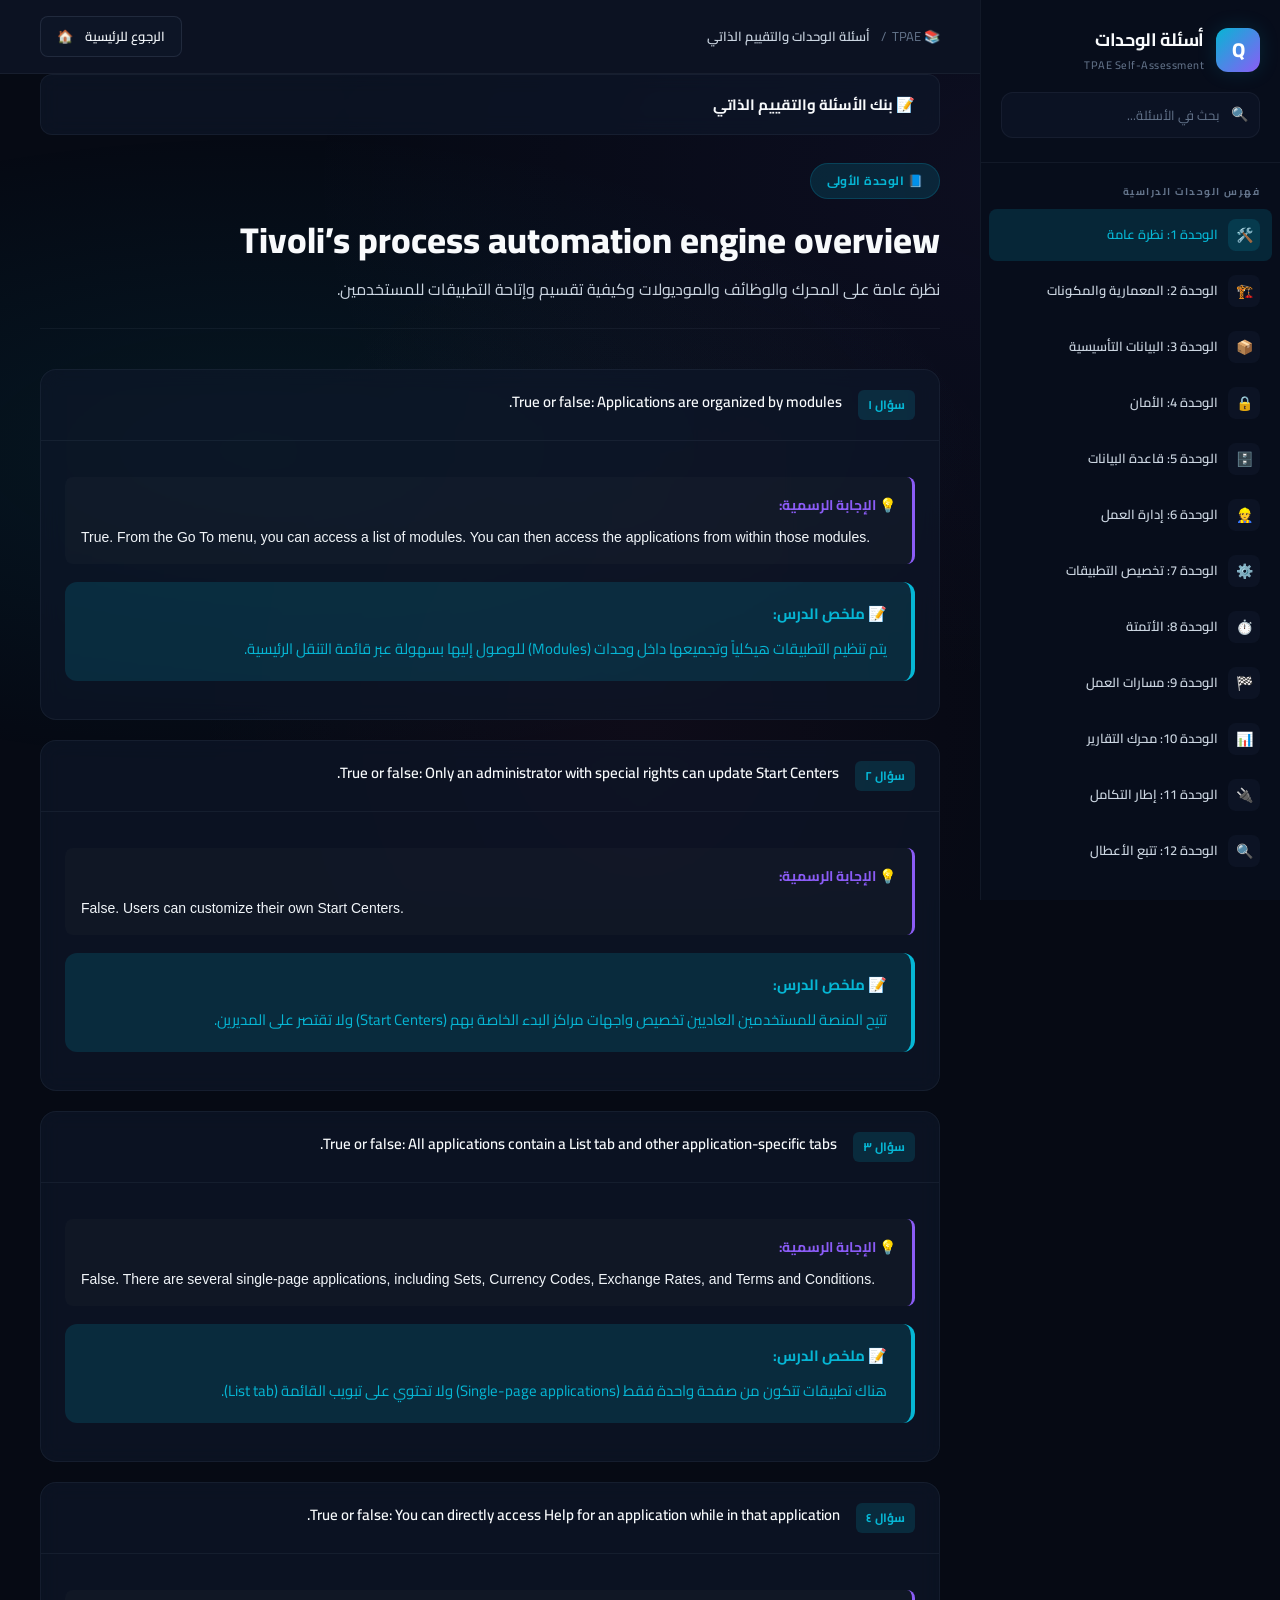
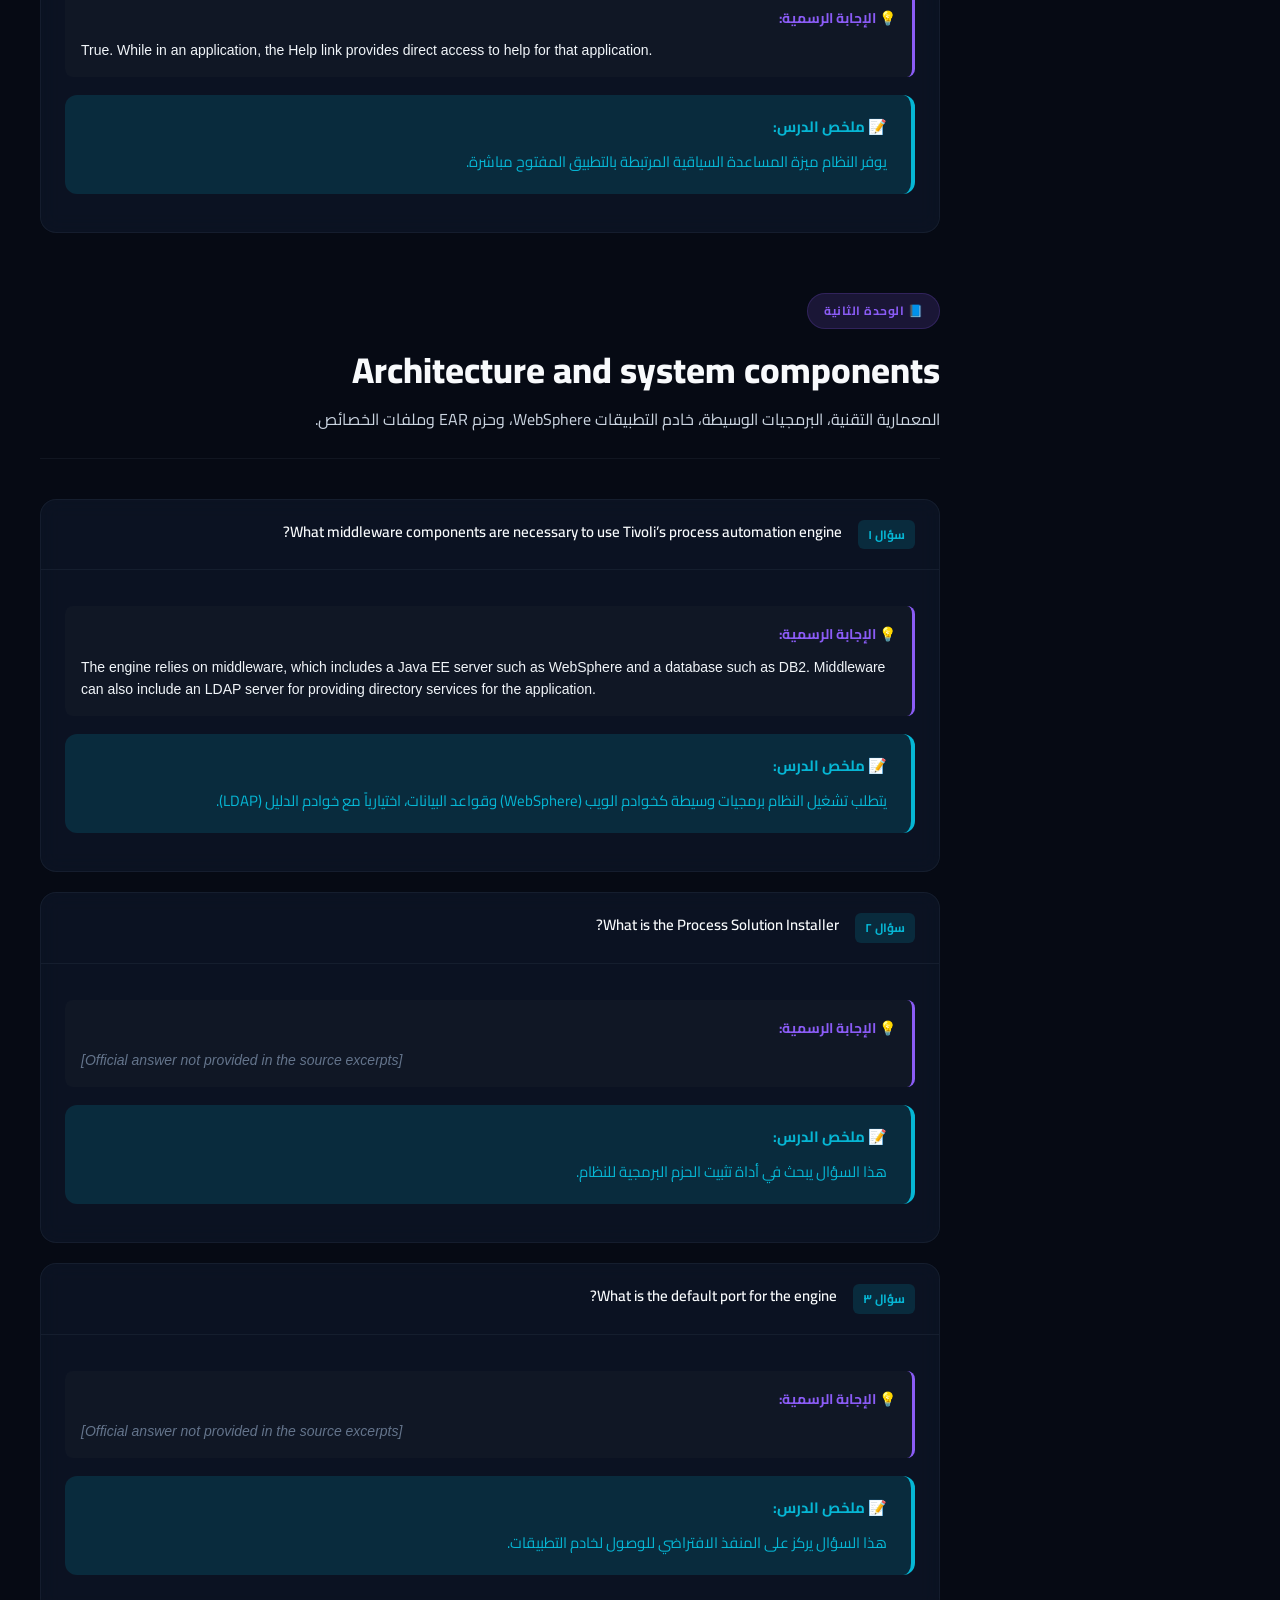
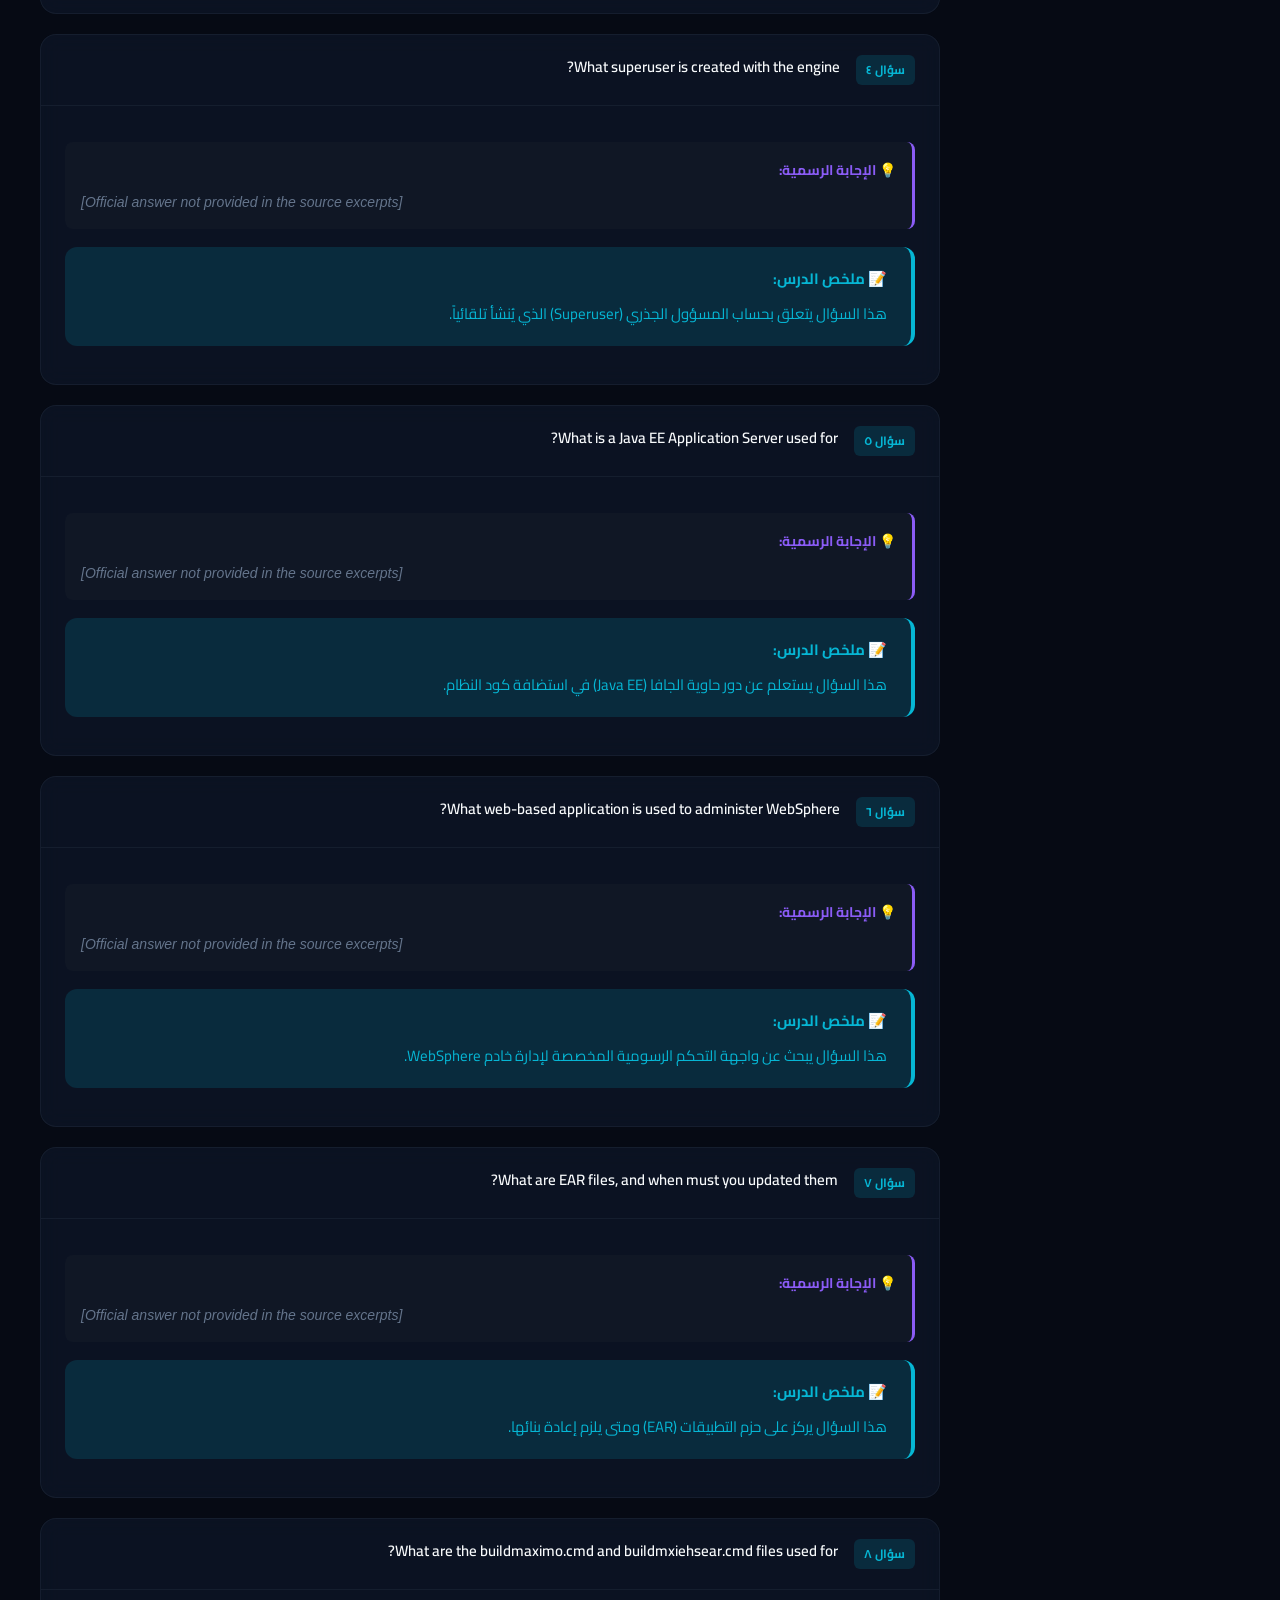
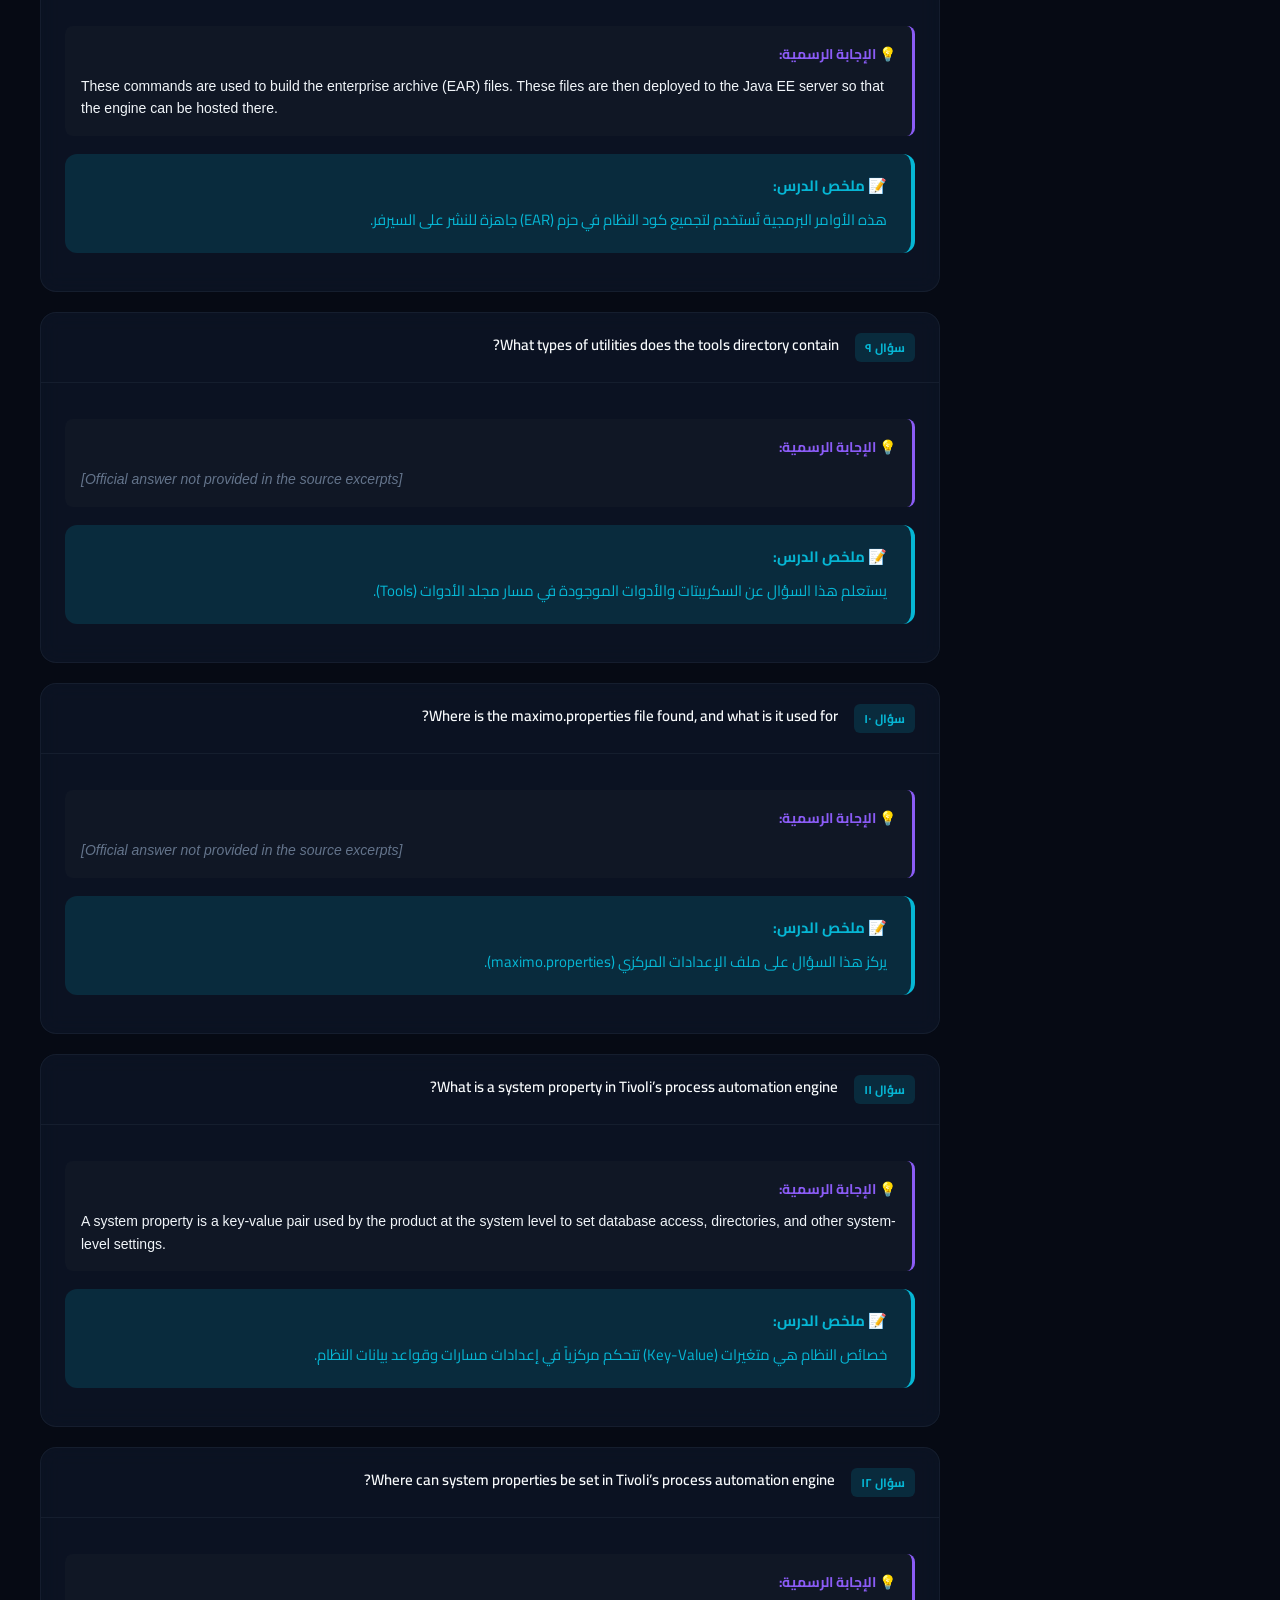
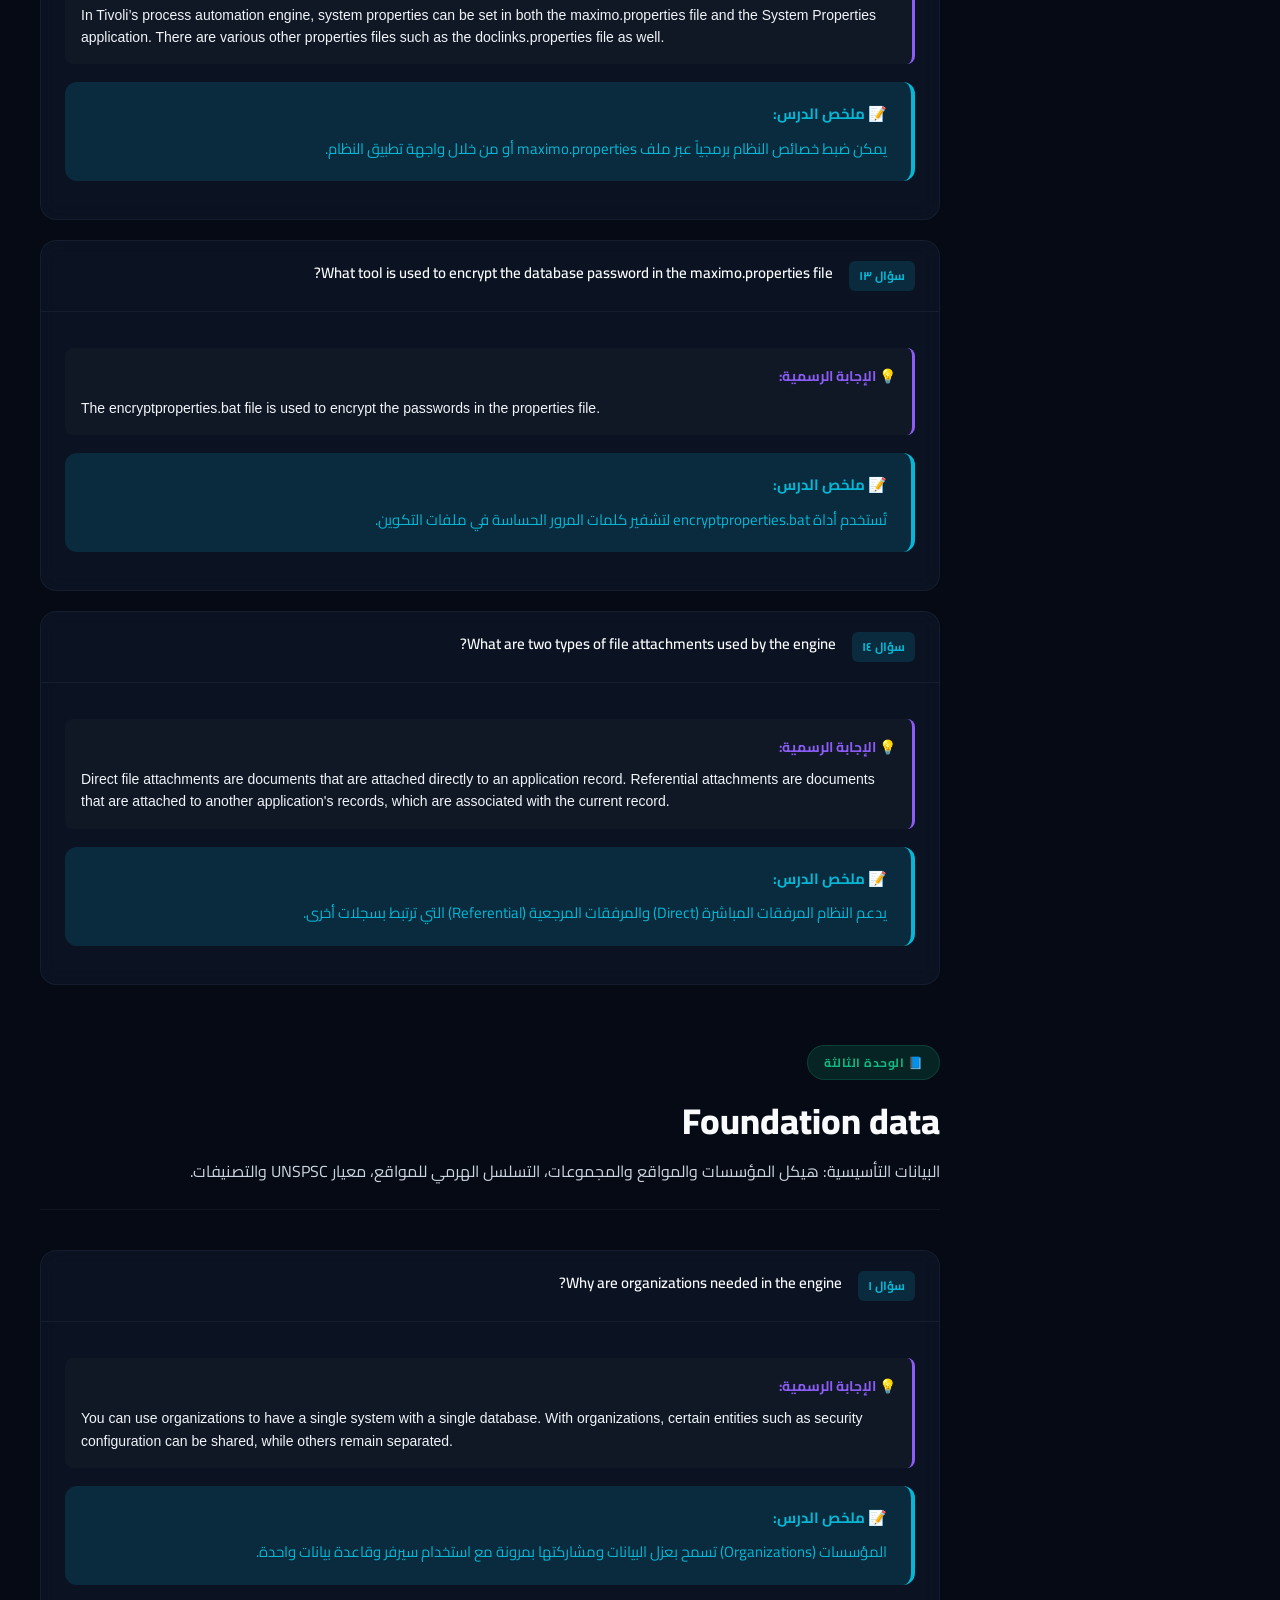
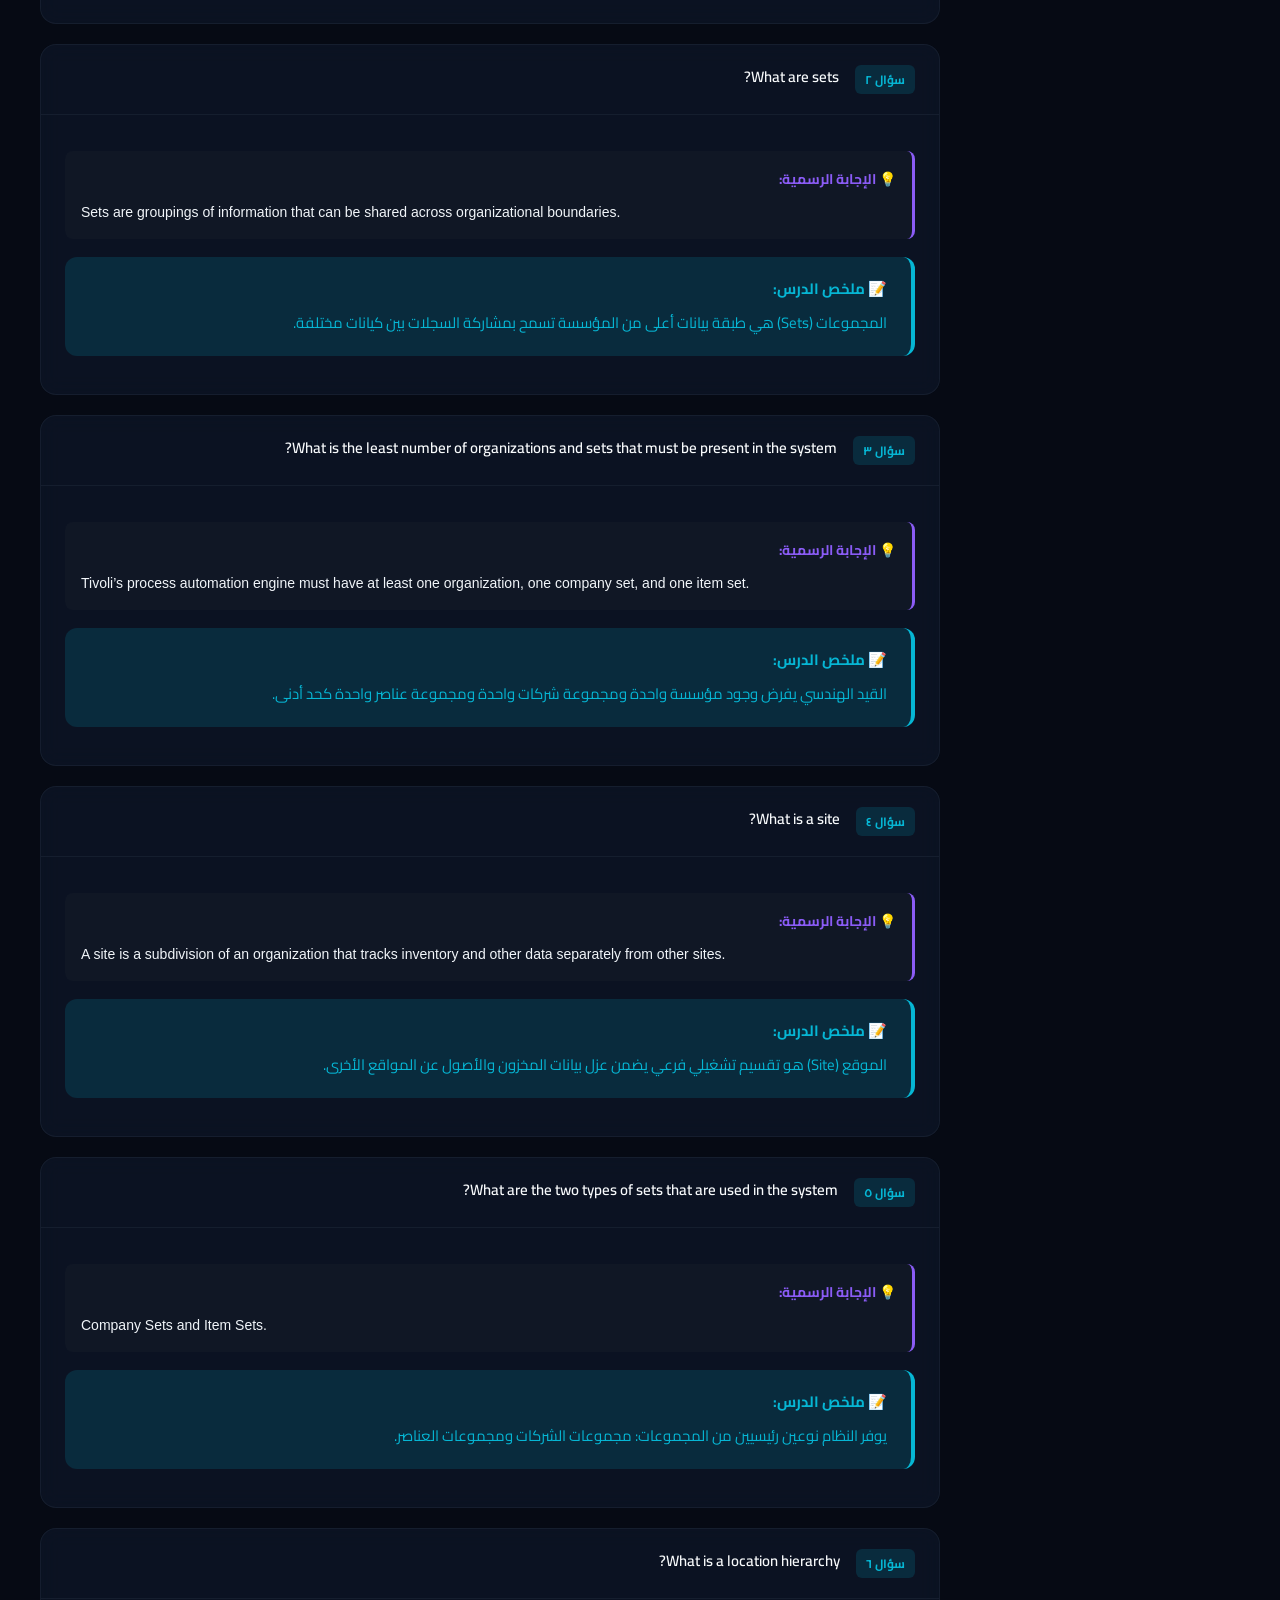
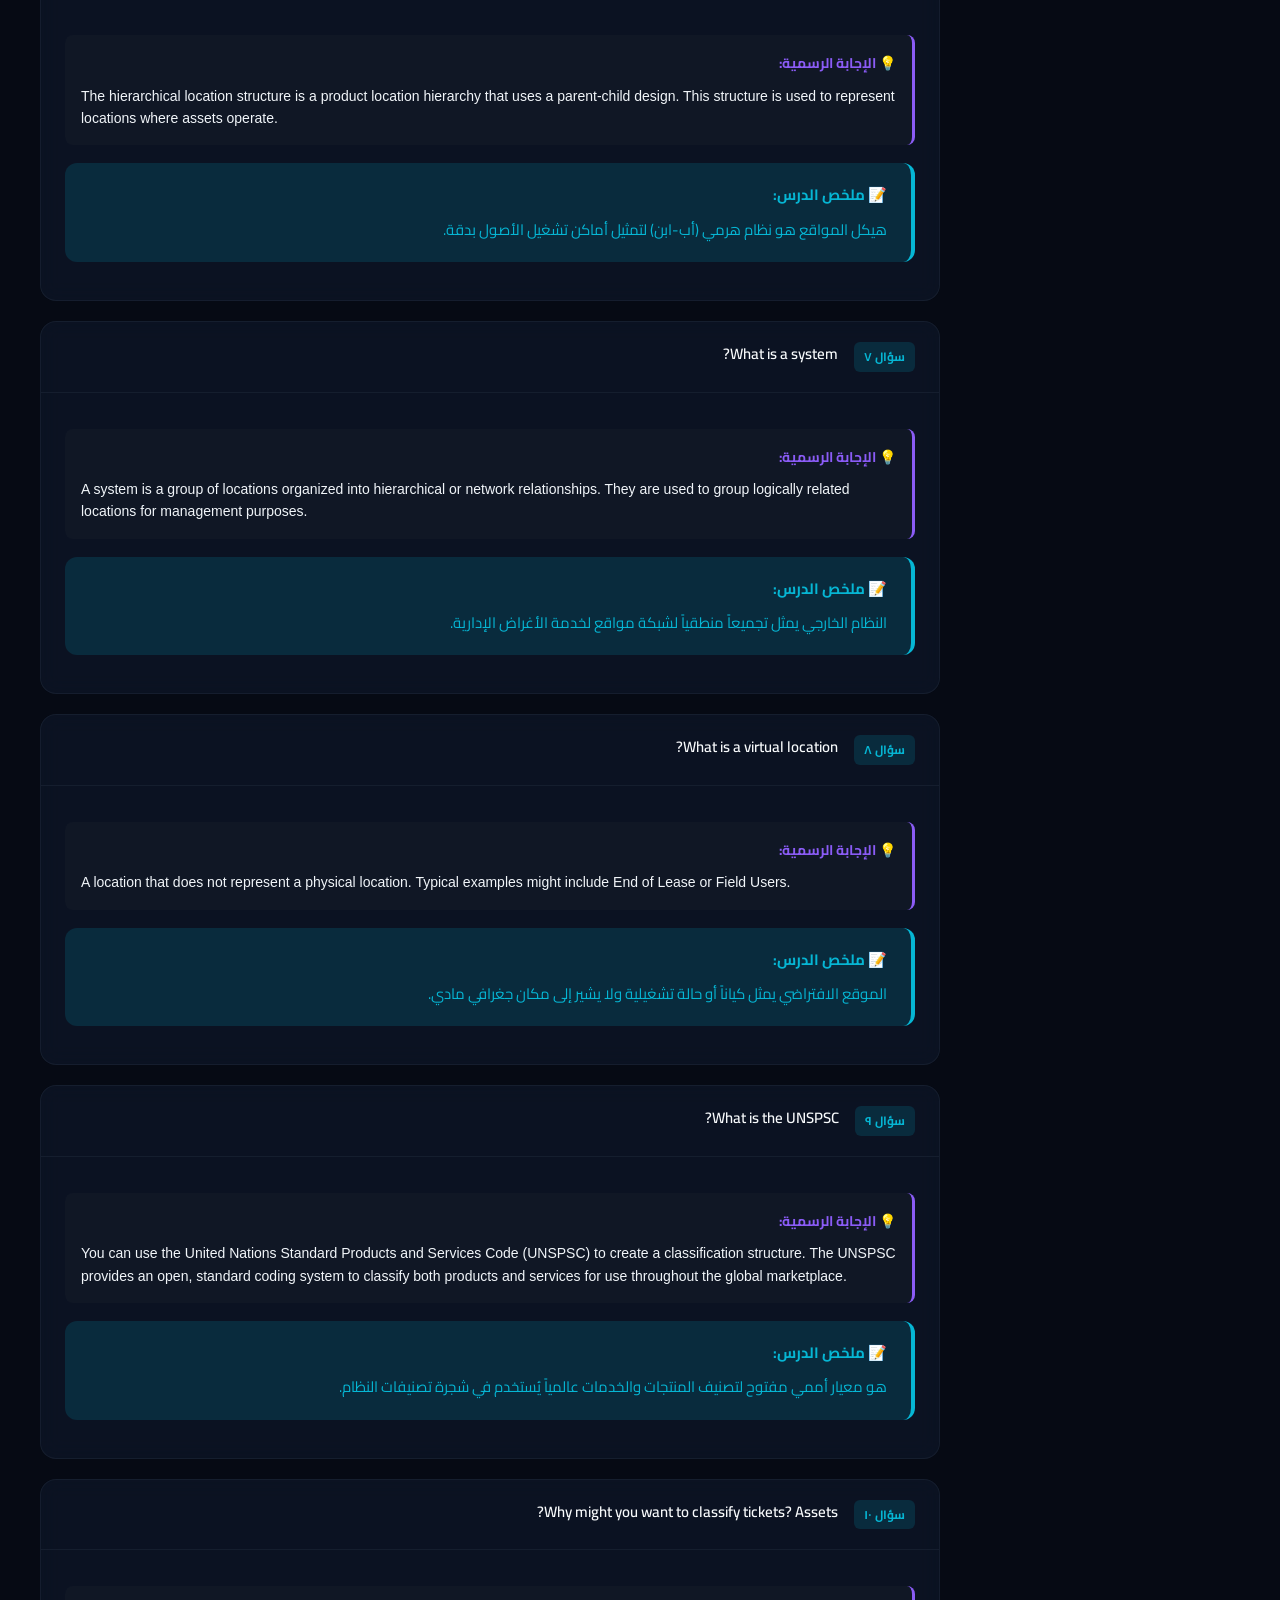
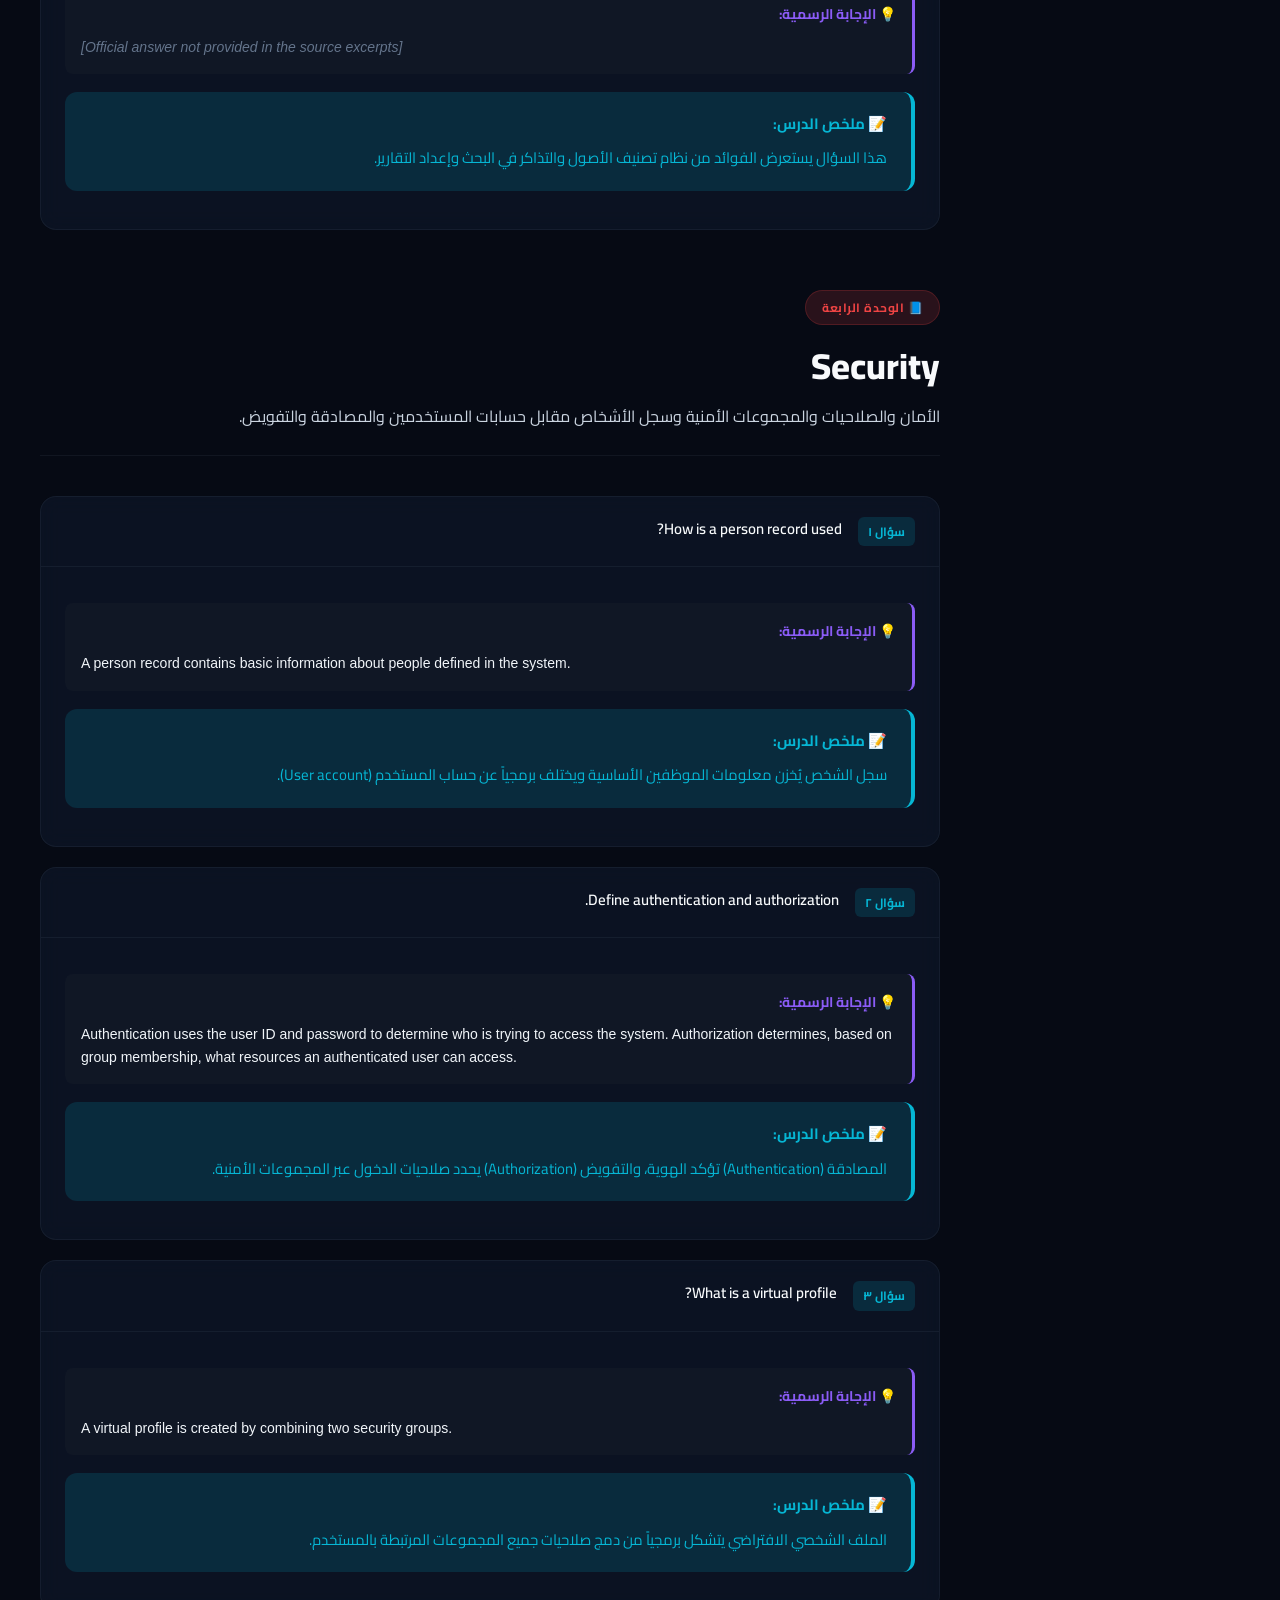
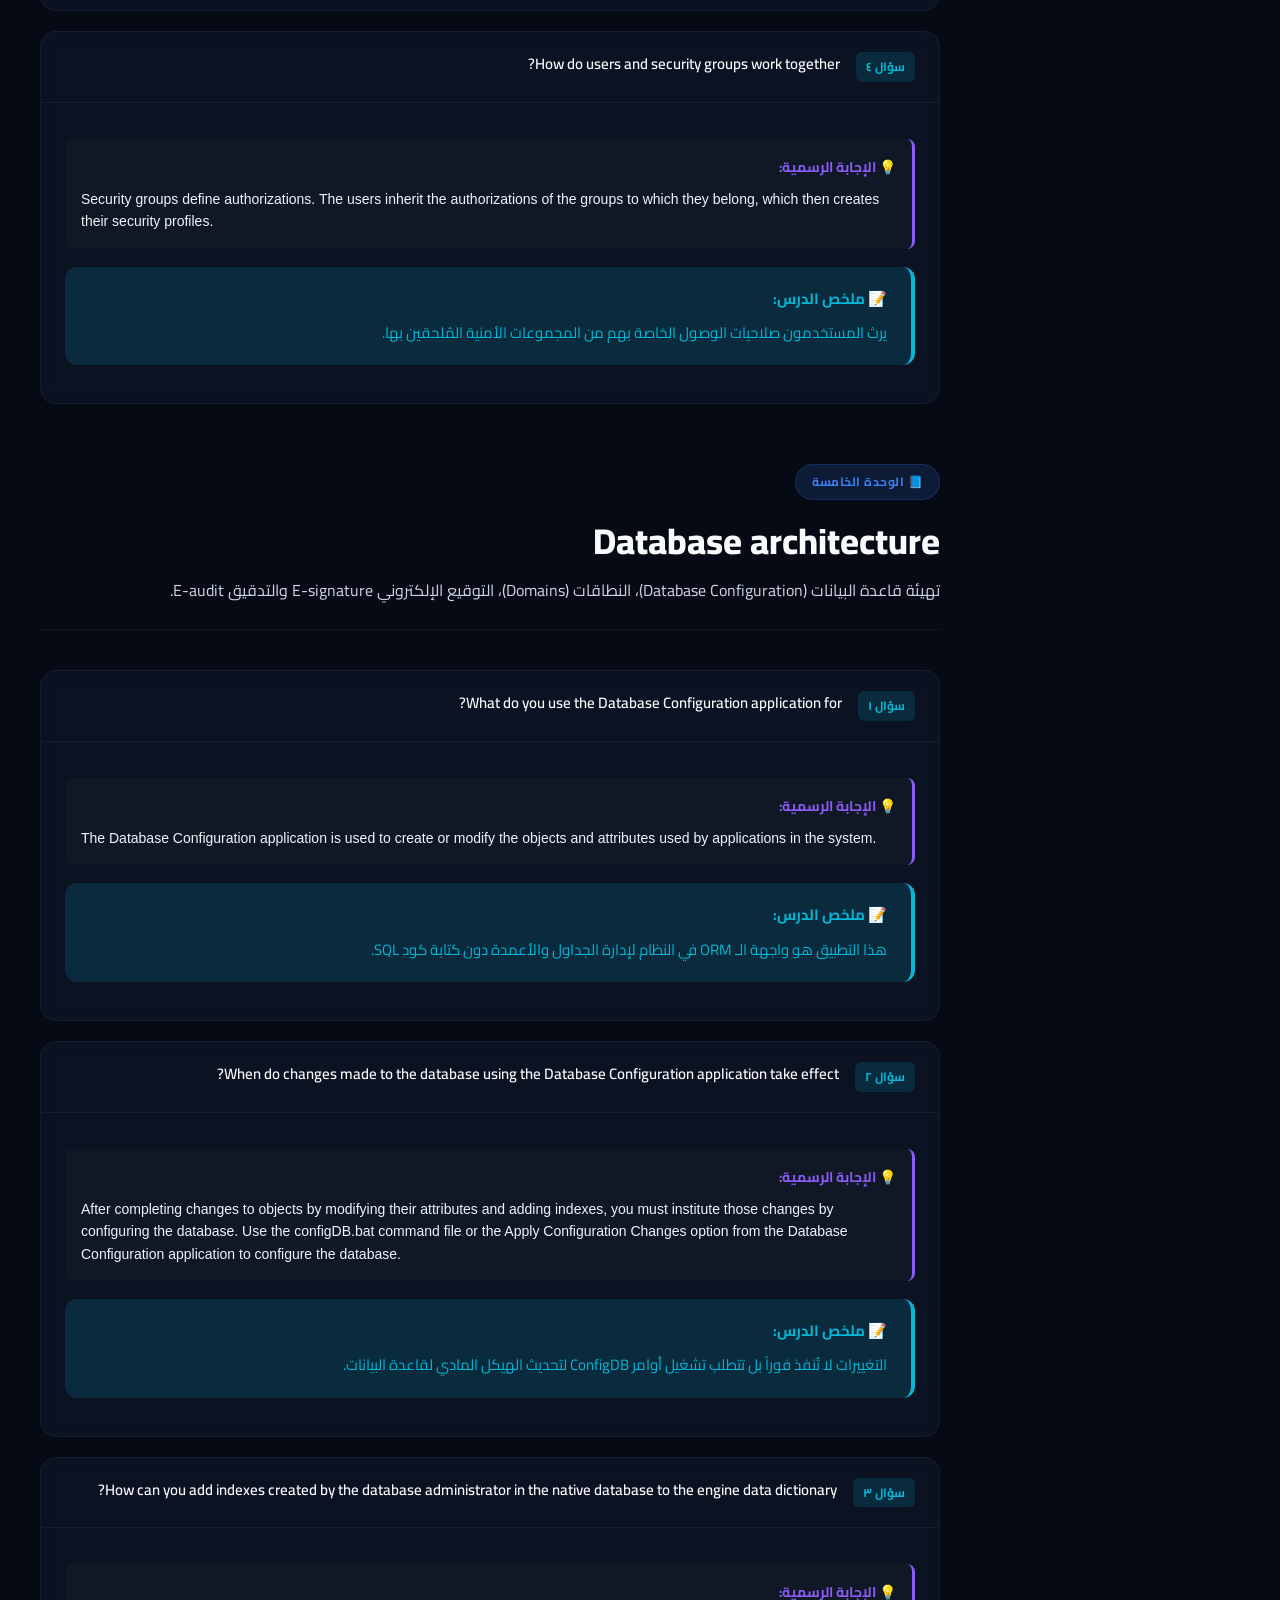
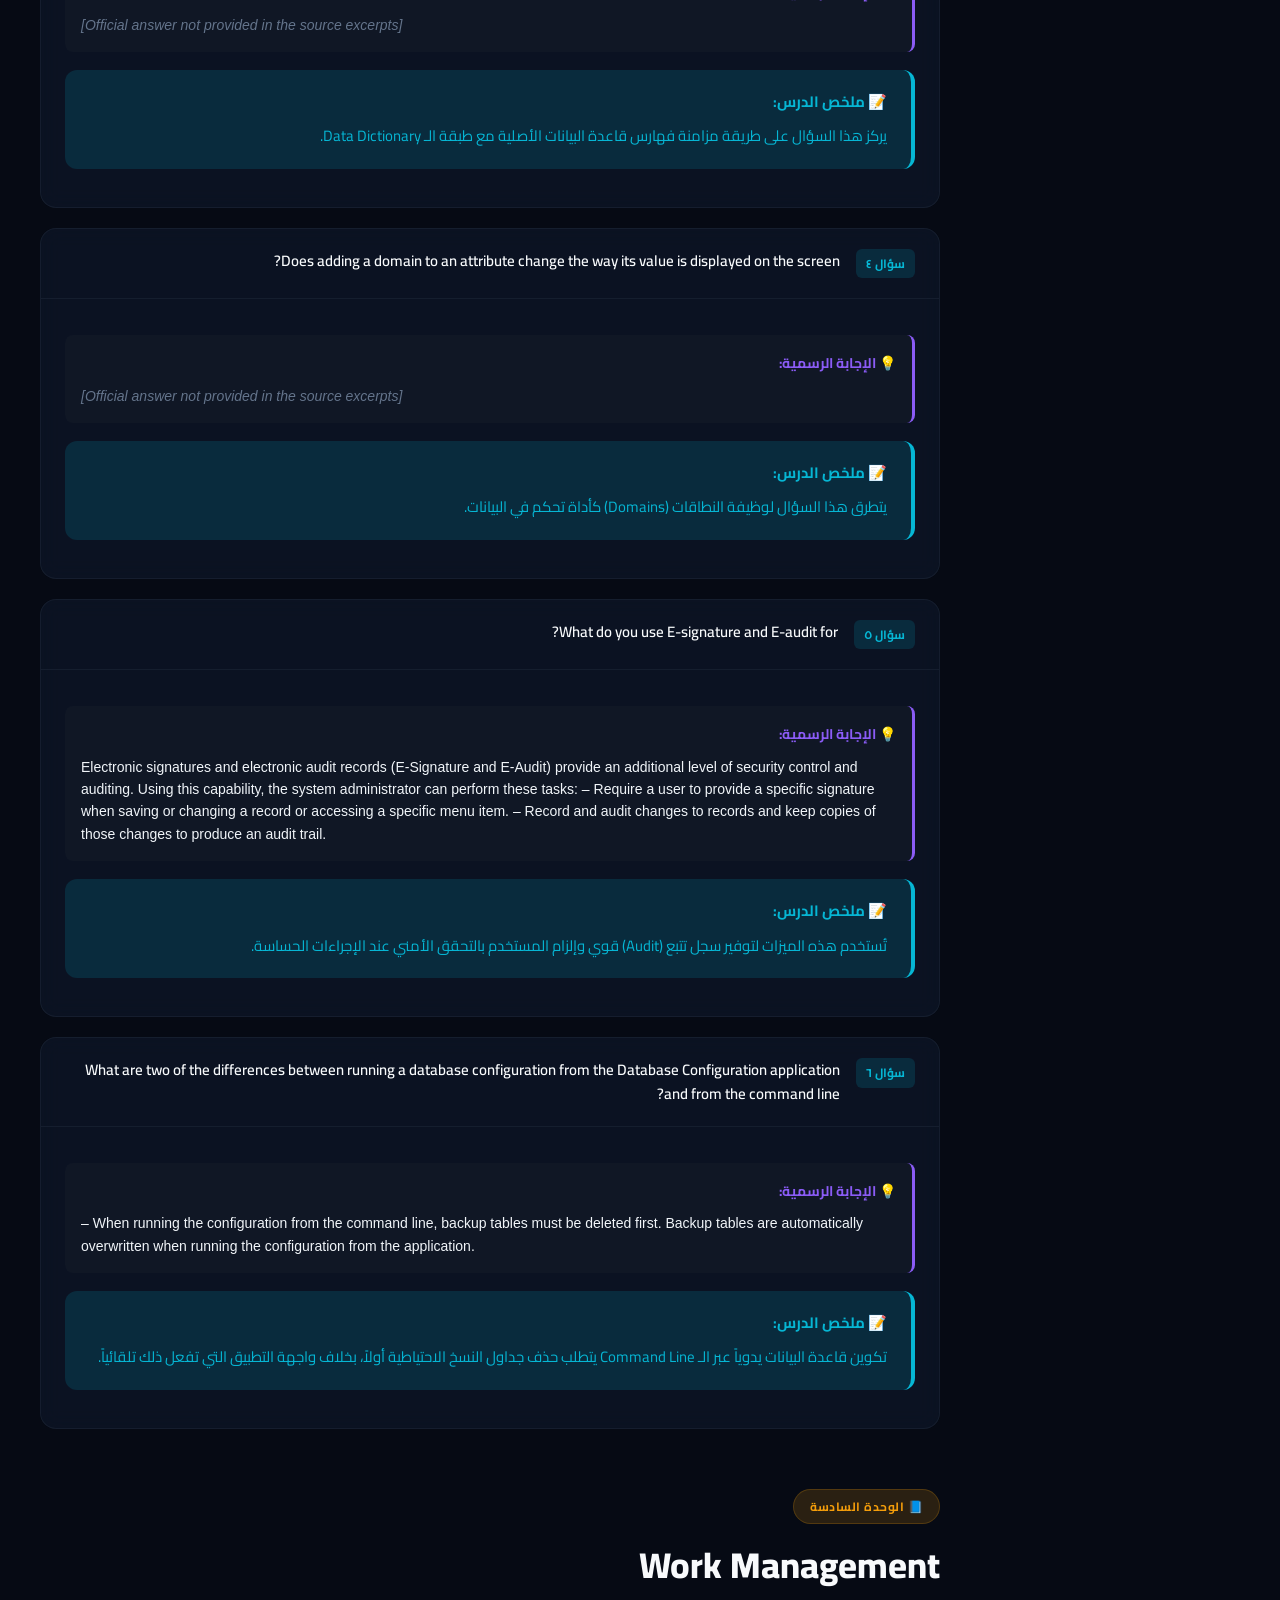
==== commit 7d29d129: "docs: update unit questions in the TPAE guide" ====
--- a/unit-questions.html
+++ b/unit-questions.html
@@ -31,32 +31,7 @@
       -webkit-backdrop-filter: blur(10px);
     }
     
-    .actions-buttons {
-      display: flex;
-      gap: 12px;
-    }
-    
-    .action-btn {
-      background: var(--bg-secondary);
-      color: var(--text-secondary);
-      border: 1px solid var(--border-light);
-      padding: 8px 16px;
-      border-radius: 8px;
-      font-family: "Cairo", sans-serif;
-      font-size: 13px;
-      font-weight: 600;
-      cursor: pointer;
-      transition: var(--transition-fast);
-      display: flex;
-      align-items: center;
-      gap: 8px;
-    }
-    
-    .action-btn:hover {
-      background: var(--accent-primary-dim);
-      color: var(--accent-primary);
-      border-color: var(--accent-primary);
-    }
+
     
     .question-card {
       background: var(--bg-card);
@@ -104,33 +79,7 @@
       padding: 20px 24px;
     }
     
-    .toggle-answer-btn {
-      background: var(--bg-secondary);
-      color: var(--text-secondary);
-      border: 1px solid var(--border-light);
-      padding: 8px 16px;
-      border-radius: 8px;
-      font-family: "Cairo", sans-serif;
-      font-size: 13px;
-      font-weight: 600;
-      cursor: pointer;
-      transition: var(--transition-fast);
-      display: inline-flex;
-      align-items: center;
-      gap: 8px;
-    }
-    
-    .toggle-answer-btn:hover {
-      background: var(--accent-primary-dim);
-      color: var(--accent-primary);
-      border-color: var(--accent-primary);
-    }
-    
-    .toggle-answer-btn.active {
-      background: var(--accent-primary);
-      color: #ffffff;
-      border-color: var(--accent-primary);
-    }
+
     
     .answer-content {
       margin-top: 16px;
@@ -364,10 +313,7 @@
         <!-- Questions Actions Bar -->
         <div class="questions-actions-bar">
           <div style="font-weight: 700; font-size: 15px; color: var(--text-heading);">📝 بنك الأسئلة والتقييم الذاتي</div>
-          <div class="actions-buttons">
-            <button id="btnExpandAll" class="action-btn">🔓 عرض كافة الأجوبة</button>
-            <button id="btnCollapseAll" class="action-btn">🔒 إخفاء كافة الأجوبة</button>
-          </div>
+
         </div>
 
         <!-- ==========================================
@@ -387,8 +333,7 @@
               <div class="question-text">True or false: Applications are organized by modules.</div>
             </div>
             <div class="question-body">
-              <button class="toggle-answer-btn">👁️ عرض الإجابة</button>
-              <div class="answer-content" style="display: none;">
+              <div class="answer-content">
                 <div class="official-answer">
                   <div class="official-answer-title">💡 الإجابة الرسمية:</div>
                   <div class="official-answer-text">True. From the Go To menu, you can access a list of modules. You can then access the applications from within those modules.</div>
@@ -408,8 +353,7 @@
               <div class="question-text">True or false: Only an administrator with special rights can update Start Centers.</div>
             </div>
             <div class="question-body">
-              <button class="toggle-answer-btn">👁️ عرض الإجابة</button>
-              <div class="answer-content" style="display: none;">
+              <div class="answer-content">
                 <div class="official-answer">
                   <div class="official-answer-title">💡 الإجابة الرسمية:</div>
                   <div class="official-answer-text">False. Users can customize their own Start Centers.</div>
@@ -429,8 +373,7 @@
               <div class="question-text">True or false: All applications contain a List tab and other application-specific tabs.</div>
             </div>
             <div class="question-body">
-              <button class="toggle-answer-btn">👁️ عرض الإجابة</button>
-              <div class="answer-content" style="display: none;">
+              <div class="answer-content">
                 <div class="official-answer">
                   <div class="official-answer-title">💡 الإجابة الرسمية:</div>
                   <div class="official-answer-text">False. There are several single-page applications, including Sets, Currency Codes, Exchange Rates, and Terms and Conditions.</div>
@@ -450,8 +393,7 @@
               <div class="question-text">True or false: You can directly access Help for an application while in that application.</div>
             </div>
             <div class="question-body">
-              <button class="toggle-answer-btn">👁️ عرض الإجابة</button>
-              <div class="answer-content" style="display: none;">
+              <div class="answer-content">
                 <div class="official-answer">
                   <div class="official-answer-title">💡 الإجابة الرسمية:</div>
                   <div class="official-answer-text">True. While in an application, the Help link provides direct access to help for that application.</div>
@@ -482,8 +424,7 @@
               <div class="question-text">What middleware components are necessary to use Tivoli’s process automation engine?</div>
             </div>
             <div class="question-body">
-              <button class="toggle-answer-btn">👁️ عرض الإجابة</button>
-              <div class="answer-content" style="display: none;">
+              <div class="answer-content">
                 <div class="official-answer">
                   <div class="official-answer-title">💡 الإجابة الرسمية:</div>
                   <div class="official-answer-text">The engine relies on middleware, which includes a Java EE server such as WebSphere and a database such as DB2. Middleware can also include an LDAP server for providing directory services for the application.</div>
@@ -503,8 +444,7 @@
               <div class="question-text">What is the Process Solution Installer?</div>
             </div>
             <div class="question-body">
-              <button class="toggle-answer-btn">👁️ عرض الإجابة</button>
-              <div class="answer-content" style="display: none;">
+              <div class="answer-content">
                 <div class="official-answer">
                   <div class="official-answer-title">💡 الإجابة الرسمية:</div>
                   <div class="official-answer-text missing">[Official answer not provided in the source excerpts]</div>
@@ -524,8 +464,7 @@
               <div class="question-text">What is the default port for the engine?</div>
             </div>
             <div class="question-body">
-              <button class="toggle-answer-btn">👁️ عرض الإجابة</button>
-              <div class="answer-content" style="display: none;">
+              <div class="answer-content">
                 <div class="official-answer">
                   <div class="official-answer-title">💡 الإجابة الرسمية:</div>
                   <div class="official-answer-text missing">[Official answer not provided in the source excerpts]</div>
@@ -545,8 +484,7 @@
               <div class="question-text">What superuser is created with the engine?</div>
             </div>
             <div class="question-body">
-              <button class="toggle-answer-btn">👁️ عرض الإجابة</button>
-              <div class="answer-content" style="display: none;">
+              <div class="answer-content">
                 <div class="official-answer">
                   <div class="official-answer-title">💡 الإجابة الرسمية:</div>
                   <div class="official-answer-text missing">[Official answer not provided in the source excerpts]</div>
@@ -566,8 +504,7 @@
               <div class="question-text">What is a Java EE Application Server used for?</div>
             </div>
             <div class="question-body">
-              <button class="toggle-answer-btn">👁️ عرض الإجابة</button>
-              <div class="answer-content" style="display: none;">
+              <div class="answer-content">
                 <div class="official-answer">
                   <div class="official-answer-title">💡 الإجابة الرسمية:</div>
                   <div class="official-answer-text missing">[Official answer not provided in the source excerpts]</div>
@@ -587,8 +524,7 @@
               <div class="question-text">What web-based application is used to administer WebSphere?</div>
             </div>
             <div class="question-body">
-              <button class="toggle-answer-btn">👁️ عرض الإجابة</button>
-              <div class="answer-content" style="display: none;">
+              <div class="answer-content">
                 <div class="official-answer">
                   <div class="official-answer-title">💡 الإجابة الرسمية:</div>
                   <div class="official-answer-text missing">[Official answer not provided in the source excerpts]</div>
@@ -608,8 +544,7 @@
               <div class="question-text">What are EAR files, and when must you updated them?</div>
             </div>
             <div class="question-body">
-              <button class="toggle-answer-btn">👁️ عرض الإجابة</button>
-              <div class="answer-content" style="display: none;">
+              <div class="answer-content">
                 <div class="official-answer">
                   <div class="official-answer-title">💡 الإجابة الرسمية:</div>
                   <div class="official-answer-text missing">[Official answer not provided in the source excerpts]</div>
@@ -629,8 +564,7 @@
               <div class="question-text">What are the buildmaximo.cmd and buildmxiehsear.cmd files used for?</div>
             </div>
             <div class="question-body">
-              <button class="toggle-answer-btn">👁️ عرض الإجابة</button>
-              <div class="answer-content" style="display: none;">
+              <div class="answer-content">
                 <div class="official-answer">
                   <div class="official-answer-title">💡 الإجابة الرسمية:</div>
                   <div class="official-answer-text">These commands are used to build the enterprise archive (EAR) files. These files are then deployed to the Java EE server so that the engine can be hosted there.</div>
@@ -650,8 +584,7 @@
               <div class="question-text">What types of utilities does the tools directory contain?</div>
             </div>
             <div class="question-body">
-              <button class="toggle-answer-btn">👁️ عرض الإجابة</button>
-              <div class="answer-content" style="display: none;">
+              <div class="answer-content">
                 <div class="official-answer">
                   <div class="official-answer-title">💡 الإجابة الرسمية:</div>
                   <div class="official-answer-text missing">[Official answer not provided in the source excerpts]</div>
@@ -671,8 +604,7 @@
               <div class="question-text">Where is the maximo.properties file found, and what is it used for?</div>
             </div>
             <div class="question-body">
-              <button class="toggle-answer-btn">👁️ عرض الإجابة</button>
-              <div class="answer-content" style="display: none;">
+              <div class="answer-content">
                 <div class="official-answer">
                   <div class="official-answer-title">💡 الإجابة الرسمية:</div>
                   <div class="official-answer-text missing">[Official answer not provided in the source excerpts]</div>
@@ -692,8 +624,7 @@
               <div class="question-text">What is a system property in Tivoli’s process automation engine?</div>
             </div>
             <div class="question-body">
-              <button class="toggle-answer-btn">👁️ عرض الإجابة</button>
-              <div class="answer-content" style="display: none;">
+              <div class="answer-content">
                 <div class="official-answer">
                   <div class="official-answer-title">💡 الإجابة الرسمية:</div>
                   <div class="official-answer-text">A system property is a key-value pair used by the product at the system level to set database access, directories, and other system-level settings.</div>
@@ -713,8 +644,7 @@
               <div class="question-text">Where can system properties be set in Tivoli’s process automation engine?</div>
             </div>
             <div class="question-body">
-              <button class="toggle-answer-btn">👁️ عرض الإجابة</button>
-              <div class="answer-content" style="display: none;">
+              <div class="answer-content">
                 <div class="official-answer">
                   <div class="official-answer-title">💡 الإجابة الرسمية:</div>
                   <div class="official-answer-text">In Tivoli’s process automation engine, system properties can be set in both the maximo.properties file and the System Properties application. There are various other properties files such as the doclinks.properties file as well.</div>
@@ -734,8 +664,7 @@
               <div class="question-text">What tool is used to encrypt the database password in the maximo.properties file?</div>
             </div>
             <div class="question-body">
-              <button class="toggle-answer-btn">👁️ عرض الإجابة</button>
-              <div class="answer-content" style="display: none;">
+              <div class="answer-content">
                 <div class="official-answer">
                   <div class="official-answer-title">💡 الإجابة الرسمية:</div>
                   <div class="official-answer-text">The encryptproperties.bat file is used to encrypt the passwords in the properties file.</div>
@@ -755,8 +684,7 @@
               <div class="question-text">What are two types of file attachments used by the engine?</div>
             </div>
             <div class="question-body">
-              <button class="toggle-answer-btn">👁️ عرض الإجابة</button>
-              <div class="answer-content" style="display: none;">
+              <div class="answer-content">
                 <div class="official-answer">
                   <div class="official-answer-title">💡 الإجابة الرسمية:</div>
                   <div class="official-answer-text">Direct file attachments are documents that are attached directly to an application record. Referential attachments are documents that are attached to another application's records, which are associated with the current record.</div>
@@ -787,8 +715,7 @@
               <div class="question-text">Why are organizations needed in the engine?</div>
             </div>
             <div class="question-body">
-              <button class="toggle-answer-btn">👁️ عرض الإجابة</button>
-              <div class="answer-content" style="display: none;">
+              <div class="answer-content">
                 <div class="official-answer">
                   <div class="official-answer-title">💡 الإجابة الرسمية:</div>
                   <div class="official-answer-text">You can use organizations to have a single system with a single database. With organizations, certain entities such as security configuration can be shared, while others remain separated.</div>
@@ -808,8 +735,7 @@
               <div class="question-text">What are sets?</div>
             </div>
             <div class="question-body">
-              <button class="toggle-answer-btn">👁️ عرض الإجابة</button>
-              <div class="answer-content" style="display: none;">
+              <div class="answer-content">
                 <div class="official-answer">
                   <div class="official-answer-title">💡 الإجابة الرسمية:</div>
                   <div class="official-answer-text">Sets are groupings of information that can be shared across organizational boundaries.</div>
@@ -829,8 +755,7 @@
               <div class="question-text">What is the least number of organizations and sets that must be present in the system?</div>
             </div>
             <div class="question-body">
-              <button class="toggle-answer-btn">👁️ عرض الإجابة</button>
-              <div class="answer-content" style="display: none;">
+              <div class="answer-content">
                 <div class="official-answer">
                   <div class="official-answer-title">💡 الإجابة الرسمية:</div>
                   <div class="official-answer-text">Tivoli’s process automation engine must have at least one organization, one company set, and one item set.</div>
@@ -850,8 +775,7 @@
               <div class="question-text">What is a site?</div>
             </div>
             <div class="question-body">
-              <button class="toggle-answer-btn">👁️ عرض الإجابة</button>
-              <div class="answer-content" style="display: none;">
+              <div class="answer-content">
                 <div class="official-answer">
                   <div class="official-answer-title">💡 الإجابة الرسمية:</div>
                   <div class="official-answer-text">A site is a subdivision of an organization that tracks inventory and other data separately from other sites.</div>
@@ -871,8 +795,7 @@
               <div class="question-text">What are the two types of sets that are used in the system?</div>
             </div>
             <div class="question-body">
-              <button class="toggle-answer-btn">👁️ عرض الإجابة</button>
-              <div class="answer-content" style="display: none;">
+              <div class="answer-content">
                 <div class="official-answer">
                   <div class="official-answer-title">💡 الإجابة الرسمية:</div>
                   <div class="official-answer-text">Company Sets and Item Sets.</div>
@@ -892,8 +815,7 @@
               <div class="question-text">What is a location hierarchy?</div>
             </div>
             <div class="question-body">
-              <button class="toggle-answer-btn">👁️ عرض الإجابة</button>
-              <div class="answer-content" style="display: none;">
+              <div class="answer-content">
                 <div class="official-answer">
                   <div class="official-answer-title">💡 الإجابة الرسمية:</div>
                   <div class="official-answer-text">The hierarchical location structure is a product location hierarchy that uses a parent-child design. This structure is used to represent locations where assets operate.</div>
@@ -913,8 +835,7 @@
               <div class="question-text">What is a system?</div>
             </div>
             <div class="question-body">
-              <button class="toggle-answer-btn">👁️ عرض الإجابة</button>
-              <div class="answer-content" style="display: none;">
+              <div class="answer-content">
                 <div class="official-answer">
                   <div class="official-answer-title">💡 الإجابة الرسمية:</div>
                   <div class="official-answer-text">A system is a group of locations organized into hierarchical or network relationships. They are used to group logically related locations for management purposes.</div>
@@ -934,8 +855,7 @@
               <div class="question-text">What is a virtual location?</div>
             </div>
             <div class="question-body">
-              <button class="toggle-answer-btn">👁️ عرض الإجابة</button>
-              <div class="answer-content" style="display: none;">
+              <div class="answer-content">
                 <div class="official-answer">
                   <div class="official-answer-title">💡 الإجابة الرسمية:</div>
                   <div class="official-answer-text">A location that does not represent a physical location. Typical examples might include End of Lease or Field Users.</div>
@@ -955,8 +875,7 @@
               <div class="question-text">What is the UNSPSC?</div>
             </div>
             <div class="question-body">
-              <button class="toggle-answer-btn">👁️ عرض الإجابة</button>
-              <div class="answer-content" style="display: none;">
+              <div class="answer-content">
                 <div class="official-answer">
                   <div class="official-answer-title">💡 الإجابة الرسمية:</div>
                   <div class="official-answer-text">You can use the United Nations Standard Products and Services Code (UNSPSC) to create a classification structure. The UNSPSC provides an open, standard coding system to classify both products and services for use throughout the global marketplace.</div>
@@ -976,8 +895,7 @@
               <div class="question-text">Why might you want to classify tickets? Assets?</div>
             </div>
             <div class="question-body">
-              <button class="toggle-answer-btn">👁️ عرض الإجابة</button>
-              <div class="answer-content" style="display: none;">
+              <div class="answer-content">
                 <div class="official-answer">
                   <div class="official-answer-title">💡 الإجابة الرسمية:</div>
                   <div class="official-answer-text missing">[Official answer not provided in the source excerpts]</div>
@@ -1008,8 +926,7 @@
               <div class="question-text">How is a person record used?</div>
             </div>
             <div class="question-body">
-              <button class="toggle-answer-btn">👁️ عرض الإجابة</button>
-              <div class="answer-content" style="display: none;">
+              <div class="answer-content">
                 <div class="official-answer">
                   <div class="official-answer-title">💡 الإجابة الرسمية:</div>
                   <div class="official-answer-text">A person record contains basic information about people defined in the system.</div>
@@ -1029,8 +946,7 @@
               <div class="question-text">Define authentication and authorization.</div>
             </div>
             <div class="question-body">
-              <button class="toggle-answer-btn">👁️ عرض الإجابة</button>
-              <div class="answer-content" style="display: none;">
+              <div class="answer-content">
                 <div class="official-answer">
                   <div class="official-answer-title">💡 الإجابة الرسمية:</div>
                   <div class="official-answer-text">Authentication uses the user ID and password to determine who is trying to access the system. Authorization determines, based on group membership, what resources an authenticated user can access.</div>
@@ -1050,8 +966,7 @@
               <div class="question-text">What is a virtual profile?</div>
             </div>
             <div class="question-body">
-              <button class="toggle-answer-btn">👁️ عرض الإجابة</button>
-              <div class="answer-content" style="display: none;">
+              <div class="answer-content">
                 <div class="official-answer">
                   <div class="official-answer-title">💡 الإجابة الرسمية:</div>
                   <div class="official-answer-text">A virtual profile is created by combining two security groups.</div>
@@ -1071,8 +986,7 @@
               <div class="question-text">How do users and security groups work together?</div>
             </div>
             <div class="question-body">
-              <button class="toggle-answer-btn">👁️ عرض الإجابة</button>
-              <div class="answer-content" style="display: none;">
+              <div class="answer-content">
                 <div class="official-answer">
                   <div class="official-answer-title">💡 الإجابة الرسمية:</div>
                   <div class="official-answer-text">Security groups define authorizations. The users inherit the authorizations of the groups to which they belong, which then creates their security profiles.</div>
@@ -1103,8 +1017,7 @@
               <div class="question-text">What do you use the Database Configuration application for?</div>
             </div>
             <div class="question-body">
-              <button class="toggle-answer-btn">👁️ عرض الإجابة</button>
-              <div class="answer-content" style="display: none;">
+              <div class="answer-content">
                 <div class="official-answer">
                   <div class="official-answer-title">💡 الإجابة الرسمية:</div>
                   <div class="official-answer-text">The Database Configuration application is used to create or modify the objects and attributes used by applications in the system.</div>
@@ -1124,8 +1037,7 @@
               <div class="question-text">When do changes made to the database using the Database Configuration application take effect?</div>
             </div>
             <div class="question-body">
-              <button class="toggle-answer-btn">👁️ عرض الإجابة</button>
-              <div class="answer-content" style="display: none;">
+              <div class="answer-content">
                 <div class="official-answer">
                   <div class="official-answer-title">💡 الإجابة الرسمية:</div>
                   <div class="official-answer-text">After completing changes to objects by modifying their attributes and adding indexes, you must institute those changes by configuring the database. Use the configDB.bat command file or the Apply Configuration Changes option from the Database Configuration application to configure the database.</div>
@@ -1145,8 +1057,7 @@
               <div class="question-text">How can you add indexes created by the database administrator in the native database to the engine data dictionary?</div>
             </div>
             <div class="question-body">
-              <button class="toggle-answer-btn">👁️ عرض الإجابة</button>
-              <div class="answer-content" style="display: none;">
+              <div class="answer-content">
                 <div class="official-answer">
                   <div class="official-answer-title">💡 الإجابة الرسمية:</div>
                   <div class="official-answer-text missing">[Official answer not provided in the source excerpts]</div>
@@ -1166,8 +1077,7 @@
               <div class="question-text">Does adding a domain to an attribute change the way its value is displayed on the screen?</div>
             </div>
             <div class="question-body">
-              <button class="toggle-answer-btn">👁️ عرض الإجابة</button>
-              <div class="answer-content" style="display: none;">
+              <div class="answer-content">
                 <div class="official-answer">
                   <div class="official-answer-title">💡 الإجابة الرسمية:</div>
                   <div class="official-answer-text missing">[Official answer not provided in the source excerpts]</div>
@@ -1187,8 +1097,7 @@
               <div class="question-text">What do you use E-signature and E-audit for?</div>
             </div>
             <div class="question-body">
-              <button class="toggle-answer-btn">👁️ عرض الإجابة</button>
-              <div class="answer-content" style="display: none;">
+              <div class="answer-content">
                 <div class="official-answer">
                   <div class="official-answer-title">💡 الإجابة الرسمية:</div>
                   <div class="official-answer-text">Electronic signatures and electronic audit records (E-Signature and E-Audit) provide an additional level of security control and auditing. Using this capability, the system administrator can perform these tasks:
@@ -1210,8 +1119,7 @@
               <div class="question-text">What are two of the differences between running a database configuration from the Database Configuration application and from the command line?</div>
             </div>
             <div class="question-body">
-              <button class="toggle-answer-btn">👁️ عرض الإجابة</button>
-              <div class="answer-content" style="display: none;">
+              <div class="answer-content">
                 <div class="official-answer">
                   <div class="official-answer-title">💡 الإجابة الرسمية:</div>
                   <div class="official-answer-text">– When running the configuration from the command line, backup tables must be deleted first. Backup tables are automatically overwritten when running the configuration from the application.</div>
@@ -1242,8 +1150,7 @@
               <div class="question-text">What are craft records?</div>
             </div>
             <div class="question-body">
-              <button class="toggle-answer-btn">👁️ عرض الإجابة</button>
-              <div class="answer-content" style="display: none;">
+              <div class="answer-content">
                 <div class="official-answer">
                   <div class="official-answer-title">💡 الإجابة الرسمية:</div>
                   <div class="official-answer-text">Crafts are used to identify the skill levels, standard rates, and premium pay codes for crafts in forecasting budget requirements.</div>
@@ -1263,8 +1170,7 @@
               <div class="question-text">What are labor records?</div>
             </div>
             <div class="question-body">
-              <button class="toggle-answer-btn">👁️ عرض الإجابة</button>
-              <div class="answer-content" style="display: none;">
+              <div class="answer-content">
                 <div class="official-answer">
                   <div class="official-answer-title">💡 الإجابة الرسمية:</div>
                   <div class="official-answer-text">Labor records in the Labor application provide personal and work-related information, such as the labor code’s type of work, location of work, and workflow information.</div>
@@ -1284,8 +1190,7 @@
               <div class="question-text">What is the difference between a job plan and a work plan?</div>
             </div>
             <div class="question-body">
-              <button class="toggle-answer-btn">👁️ عرض الإجابة</button>
-              <div class="answer-content" style="display: none;">
+              <div class="answer-content">
                 <div class="official-answer">
                   <div class="official-answer-title">💡 الإجابة الرسمية:</div>
                   <div class="official-answer-text missing">[Official answer not provided in the source excerpts]</div>
@@ -1305,8 +1210,7 @@
               <div class="question-text">When do you use the Assignment Manager application?</div>
             </div>
             <div class="question-body">
-              <button class="toggle-answer-btn">👁️ عرض الإجابة</button>
-              <div class="answer-content" style="display: none;">
+              <div class="answer-content">
                 <div class="official-answer">
                   <div class="official-answer-title">💡 الإجابة الرسمية:</div>
                   <div class="official-answer-text missing">[Official answer not provided in the source excerpts]</div>
@@ -1337,8 +1241,7 @@
               <div class="question-text">What do you use domains for in the system?</div>
             </div>
             <div class="question-body">
-              <button class="toggle-answer-btn">👁️ عرض الإجابة</button>
-              <div class="answer-content" style="display: none;">
+              <div class="answer-content">
                 <div class="official-answer">
                   <div class="official-answer-title">💡 الإجابة الرسمية:</div>
                   <div class="official-answer-text missing">[Official answer not provided in the source excerpts]</div>
@@ -1358,8 +1261,7 @@
               <div class="question-text">What is a signature option (SIGOPTION)?</div>
             </div>
             <div class="question-body">
-              <button class="toggle-answer-btn">👁️ عرض الإجابة</button>
-              <div class="answer-content" style="display: none;">
+              <div class="answer-content">
                 <div class="official-answer">
                   <div class="official-answer-title">💡 الإجابة الرسمية:</div>
                   <div class="official-answer-text missing">[Official answer not provided in the source excerpts]</div>
@@ -1379,8 +1281,7 @@
               <div class="question-text">How can you delete from the system an application that was defined with Application Designer?</div>
             </div>
             <div class="question-body">
-              <button class="toggle-answer-btn">👁️ عرض الإجابة</button>
-              <div class="answer-content" style="display: none;">
+              <div class="answer-content">
                 <div class="official-answer">
                   <div class="official-answer-title">💡 الإجابة الرسمية:</div>
                   <div class="official-answer-text missing">[Official answer not provided in the source excerpts]</div>
@@ -1411,8 +1312,7 @@
               <div class="question-text">What is a cron task?</div>
             </div>
             <div class="question-body">
-              <button class="toggle-answer-btn">👁️ عرض الإجابة</button>
-              <div class="answer-content" style="display: none;">
+              <div class="answer-content">
                 <div class="official-answer">
                   <div class="official-answer-title">💡 الإجابة الرسمية:</div>
                   <div class="official-answer-text">A cron task is a scheduled job that runs as a part of the application server. The cron task runs according to a predefined schedule and carries out business logic automatically.</div>
@@ -1432,8 +1332,7 @@
               <div class="question-text">What is the function of a communication template?</div>
             </div>
             <div class="question-body">
-              <button class="toggle-answer-btn">👁️ عرض الإجابة</button>
-              <div class="answer-content" style="display: none;">
+              <div class="answer-content">
                 <div class="official-answer">
                   <div class="official-answer-title">💡 الإجابة الرسمية:</div>
                   <div class="official-answer-text missing">[Official answer not provided in the source excerpts]</div>
@@ -1453,8 +1352,7 @@
               <div class="question-text">Why is the Roles application useful in Tivoli’s process automation engine?</div>
             </div>
             <div class="question-body">
-              <button class="toggle-answer-btn">👁️ عرض الإجابة</button>
-              <div class="answer-content" style="display: none;">
+              <div class="answer-content">
                 <div class="official-answer">
                   <div class="official-answer-title">💡 الإجابة الرسمية:</div>
                   <div class="official-answer-text missing">[Official answer not provided in the source excerpts]</div>
@@ -1474,8 +1372,7 @@
               <div class="question-text">What happens when an E-mail Listener processes an email from a sender who does not have a person record?</div>
             </div>
             <div class="question-body">
-              <button class="toggle-answer-btn">👁️ عرض الإجابة</button>
-              <div class="answer-content" style="display: none;">
+              <div class="answer-content">
                 <div class="official-answer">
                   <div class="official-answer-title">💡 الإجابة الرسمية:</div>
                   <div class="official-answer-text missing">[Official answer not provided in the source excerpts]</div>
@@ -1495,8 +1392,7 @@
               <div class="question-text">What is a launch point?</div>
             </div>
             <div class="question-body">
-              <button class="toggle-answer-btn">👁️ عرض الإجابة</button>
-              <div class="answer-content" style="display: none;">
+              <div class="answer-content">
                 <div class="official-answer">
                   <div class="official-answer-title">💡 الإجابة الرسمية:</div>
                   <div class="official-answer-text missing">[Official answer not provided in the source excerpts]</div>
@@ -1527,8 +1423,7 @@
               <div class="question-text">What is a Manual Input node?</div>
             </div>
             <div class="question-body">
-              <button class="toggle-answer-btn">👁️ عرض الإجابة</button>
-              <div class="answer-content" style="display: none;">
+              <div class="answer-content">
                 <div class="official-answer">
                   <div class="official-answer-title">💡 الإجابة الرسمية:</div>
                   <div class="official-answer-text missing">[Official answer not provided in the source excerpts]</div>
@@ -1548,8 +1443,7 @@
               <div class="question-text">How many stop nodes can a workflow have?</div>
             </div>
             <div class="question-body">
-              <button class="toggle-answer-btn">👁️ عرض الإجابة</button>
-              <div class="answer-content" style="display: none;">
+              <div class="answer-content">
                 <div class="official-answer">
                   <div class="official-answer-title">💡 الإجابة الرسمية:</div>
                   <div class="official-answer-text missing">[Official answer not provided in the source excerpts]</div>
@@ -1569,8 +1463,7 @@
               <div class="question-text">How many start nodes can a workflow have?</div>
             </div>
             <div class="question-body">
-              <button class="toggle-answer-btn">👁️ عرض الإجابة</button>
-              <div class="answer-content" style="display: none;">
+              <div class="answer-content">
                 <div class="official-answer">
                   <div class="official-answer-title">💡 الإجابة الرسمية:</div>
                   <div class="official-answer-text missing">[Official answer not provided in the source excerpts]</div>
@@ -1590,8 +1483,7 @@
               <div class="question-text">From which application do you create a workflow?</div>
             </div>
             <div class="question-body">
-              <button class="toggle-answer-btn">👁️ عرض الإجابة</button>
-              <div class="answer-content" style="display: none;">
+              <div class="answer-content">
                 <div class="official-answer">
                   <div class="official-answer-title">💡 الإجابة الرسمية:</div>
                   <div class="official-answer-text missing">[Official answer not provided in the source excerpts]</div>
@@ -1611,8 +1503,7 @@
               <div class="question-text">What is an auto-initiated workflow?</div>
             </div>
             <div class="question-body">
-              <button class="toggle-answer-btn">👁️ عرض الإجابة</button>
-              <div class="answer-content" style="display: none;">
+              <div class="answer-content">
                 <div class="official-answer">
                   <div class="official-answer-title">💡 الإجابة الرسمية:</div>
                   <div class="official-answer-text missing">[Official answer not provided in the source excerpts]</div>
@@ -1643,8 +1534,7 @@
               <div class="question-text">What is the difference between a BIRT report and a QBR report?</div>
             </div>
             <div class="question-body">
-              <button class="toggle-answer-btn">👁️ عرض الإجابة</button>
-              <div class="answer-content" style="display: none;">
+              <div class="answer-content">
                 <div class="official-answer">
                   <div class="official-answer-title">💡 الإجابة الرسمية:</div>
                   <div class="official-answer-text">QBR reports are designed using a point-and-click process in the engine. BIRT reports are developed outside the engine and then imported. They are more feature rich but harder to develop.</div>
@@ -1664,8 +1554,7 @@
               <div class="question-text">Which report displays the timing for all reports on the system?</div>
             </div>
             <div class="question-body">
-              <button class="toggle-answer-btn">👁️ عرض الإجابة</button>
-              <div class="answer-content" style="display: none;">
+              <div class="answer-content">
                 <div class="official-answer">
                   <div class="official-answer-title">💡 الإجابة الرسمية:</div>
                   <div class="official-answer-text missing">[Official answer not provided in the source excerpts]</div>
@@ -1685,8 +1574,7 @@
               <div class="question-text">What is a KPI?</div>
             </div>
             <div class="question-body">
-              <button class="toggle-answer-btn">👁️ عرض الإجابة</button>
-              <div class="answer-content" style="display: none;">
+              <div class="answer-content">
                 <div class="official-answer">
                   <div class="official-answer-title">💡 الإجابة الرسمية:</div>
                   <div class="official-answer-text missing">[Official answer not provided in the source excerpts]</div>
@@ -1706,8 +1594,7 @@
               <div class="question-text">Which application do you use to develop BIRT reports?</div>
             </div>
             <div class="question-body">
-              <button class="toggle-answer-btn">👁️ عرض الإجابة</button>
-              <div class="answer-content" style="display: none;">
+              <div class="answer-content">
                 <div class="official-answer">
                   <div class="official-answer-title">💡 الإجابة الرسمية:</div>
                   <div class="official-answer-text missing">[Official answer not provided in the source excerpts]</div>
@@ -1727,8 +1614,7 @@
               <div class="question-text">From where can you download BIRT Designer to develop BIRT reports for Tivoli’s process automation engine?</div>
             </div>
             <div class="question-body">
-              <button class="toggle-answer-btn">👁️ عرض الإجابة</button>
-              <div class="answer-content" style="display: none;">
+              <div class="answer-content">
                 <div class="official-answer">
                   <div class="official-answer-title">💡 الإجابة الرسمية:</div>
                   <div class="official-answer-text missing">[Official answer not provided in the source excerpts]</div>
@@ -1759,8 +1645,7 @@
               <div class="question-text">What is an object structure?</div>
             </div>
             <div class="question-body">
-              <button class="toggle-answer-btn">👁️ عرض الإجابة</button>
-              <div class="answer-content" style="display: none;">
+              <div class="answer-content">
                 <div class="official-answer">
                   <div class="official-answer-title">💡 الإجابة الرسمية:</div>
                   <div class="official-answer-text">An object structure is the common data layer that the integration framework uses for all outbound and inbound application data processing. It is used to specified the objects, data fields, and relationships that are used when importing and exporting data.</div>
@@ -1780,8 +1665,7 @@
               <div class="question-text">What is an external system?</div>
             </div>
             <div class="question-body">
-              <button class="toggle-answer-btn">👁️ عرض الإجابة</button>
-              <div class="answer-content" style="display: none;">
+              <div class="answer-content">
                 <div class="official-answer">
                   <div class="official-answer-title">💡 الإجابة الرسمية:</div>
                   <div class="official-answer-text">Any business application that sends data to the system or receives data from the system is an external system.</div>
@@ -1801,8 +1685,7 @@
               <div class="question-text">How are sigoptions used in application data import and export?</div>
             </div>
             <div class="question-body">
-              <button class="toggle-answer-btn">👁️ عرض الإجابة</button>
-              <div class="answer-content" style="display: none;">
+              <div class="answer-content">
                 <div class="official-answer">
                   <div class="official-answer-title">💡 الإجابة الرسمية:</div>
                   <div class="official-answer-text missing">[Official answer not provided in the source excerpts]</div>
@@ -1822,8 +1705,7 @@
               <div class="question-text">What is an endpoint?</div>
             </div>
             <div class="question-body">
-              <button class="toggle-answer-btn">👁️ عرض الإجابة</button>
-              <div class="answer-content" style="display: none;">
+              <div class="answer-content">
                 <div class="official-answer">
                   <div class="official-answer-title">💡 الإجابة الرسمية:</div>
                   <div class="official-answer-text missing">[Official answer not provided in the source excerpts]</div>
@@ -1843,8 +1725,7 @@
               <div class="question-text">What application do you use to track the history of messages processed by the Integration Framework?</div>
             </div>
             <div class="question-body">
-              <button class="toggle-answer-btn">👁️ عرض الإجابة</button>
-              <div class="answer-content" style="display: none;">
+              <div class="answer-content">
                 <div class="official-answer">
                   <div class="official-answer-title">💡 الإجابة الرسمية:</div>
                   <div class="official-answer-text missing">[Official answer not provided in the source excerpts]</div>
@@ -1875,8 +1756,7 @@
               <div class="question-text">What is a logger?</div>
             </div>
             <div class="question-body">
-              <button class="toggle-answer-btn">👁️ عرض الإجابة</button>
-              <div class="answer-content" style="display: none;">
+              <div class="answer-content">
                 <div class="official-answer">
                   <div class="official-answer-title">💡 الإجابة الرسمية:</div>
                   <div class="official-answer-text">Loggers are components in the product that prepare log statements to be written to console or log file.</div>
@@ -1896,8 +1776,7 @@
               <div class="question-text">What is an appender?</div>
             </div>
             <div class="question-body">
-              <button class="toggle-answer-btn">👁️ عرض الإجابة</button>
-              <div class="answer-content" style="display: none;">
+              <div class="answer-content">
                 <div class="official-answer">
                   <div class="official-answer-title">💡 الإجابة الرسمية:</div>
                   <div class="official-answer-text">Logging requests can be sent to multiple destinations. An output destination is called an appender.</div>
@@ -1917,8 +1796,7 @@
               <div class="question-text">How can you specify an alternate folder for logs?</div>
             </div>
             <div class="question-body">
-              <button class="toggle-answer-btn">👁️ عرض الإجابة</button>
-              <div class="answer-content" style="display: none;">
+              <div class="answer-content">
                 <div class="official-answer">
                   <div class="official-answer-title">💡 الإجابة الرسمية:</div>
                   <div class="official-answer-text">You can specify a folder for your log files by selecting the Set Logging Root Folder action from the Select Action menu in the Logging application.</div>
@@ -1938,8 +1816,7 @@
               <div class="question-text">What is a web container?</div>
             </div>
             <div class="question-body">
-              <button class="toggle-answer-btn">👁️ عرض الإجابة</button>
-              <div class="answer-content" style="display: none;">
+              <div class="answer-content">
                 <div class="official-answer">
                   <div class="official-answer-title">💡 الإجابة الرسمية:</div>
                   <div class="official-answer-text">A web container is a run time environment for Web applications. It processes servlets, JSP files, and other types of server-side components.</div>
@@ -1959,8 +1836,7 @@
               <div class="question-text">How can you view the log files for the JVM associated with MXServer?</div>
             </div>
             <div class="question-body">
-              <button class="toggle-answer-btn">👁️ عرض الإجابة</button>
-              <div class="answer-content" style="display: none;">
+              <div class="answer-content">
                 <div class="official-answer">
                   <div class="official-answer-title">💡 الإجابة الرسمية:</div>
                   <div class="official-answer-text">The log files for the web container JVM are in the profile directory for MXServer. The logs are called SystemOut.log and SystemErr.log. Alternatively, you can view them using the WebSphere Administrative Console.</div>
@@ -2071,51 +1947,7 @@
       });
     });
 
-    // Single Question Toggle Answer Logic
-    document.querySelectorAll('.toggle-answer-btn').forEach(btn => {
-      btn.addEventListener('click', () => {
-        const content = btn.nextElementSibling;
-        const isCollapsed = content.style.display === 'none';
-        
-        if (isCollapsed) {
-          content.style.display = 'block';
-          btn.classList.add('active');
-          btn.innerHTML = '👁️ إخفاء الإجابة';
-        } else {
-          content.style.display = 'none';
-          btn.classList.remove('active');
-          btn.innerHTML = '👁️ عرض الإجابة';
-        }
-      });
-    });
-
-    // Global Expand / Collapse All Answers
-    const btnExpandAll = document.getElementById('btnExpandAll');
-    const btnCollapseAll = document.getElementById('btnCollapseAll');
-
-    if (btnExpandAll) {
-      btnExpandAll.addEventListener('click', () => {
-        document.querySelectorAll('.answer-content').forEach(content => {
-          content.style.display = 'block';
-        });
-        document.querySelectorAll('.toggle-answer-btn').forEach(btn => {
-          btn.classList.add('active');
-          btn.innerHTML = '👁️ إخفاء الإجابة';
-        });
-      });
-    }
-
-    if (btnCollapseAll) {
-      btnCollapseAll.addEventListener('click', () => {
-        document.querySelectorAll('.answer-content').forEach(content => {
-          content.style.display = 'none';
-        });
-        document.querySelectorAll('.toggle-answer-btn').forEach(btn => {
-          btn.classList.remove('active');
-          btn.innerHTML = '👁️ عرض الإجابة';
-        });
-      });
-    }
+
 
     // Client-side Question Search
     const searchInput = document.getElementById('searchInput');
